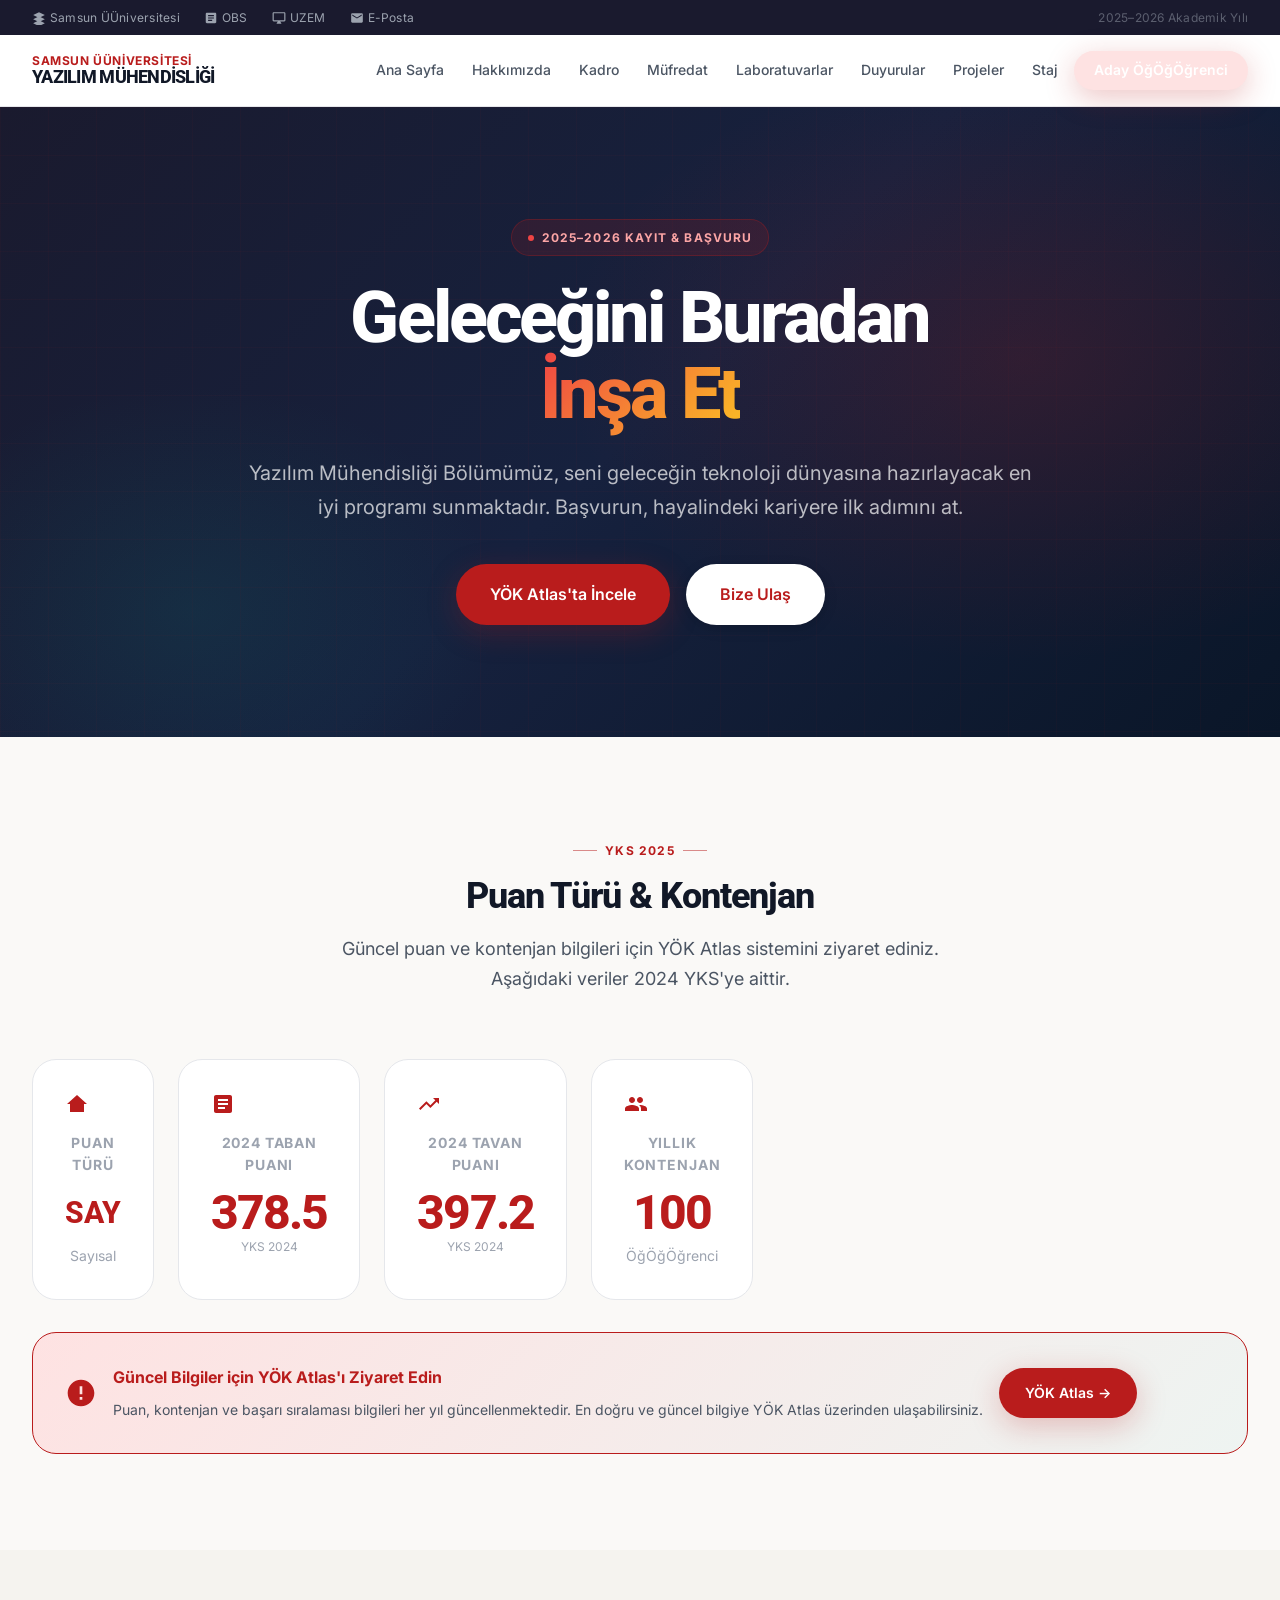
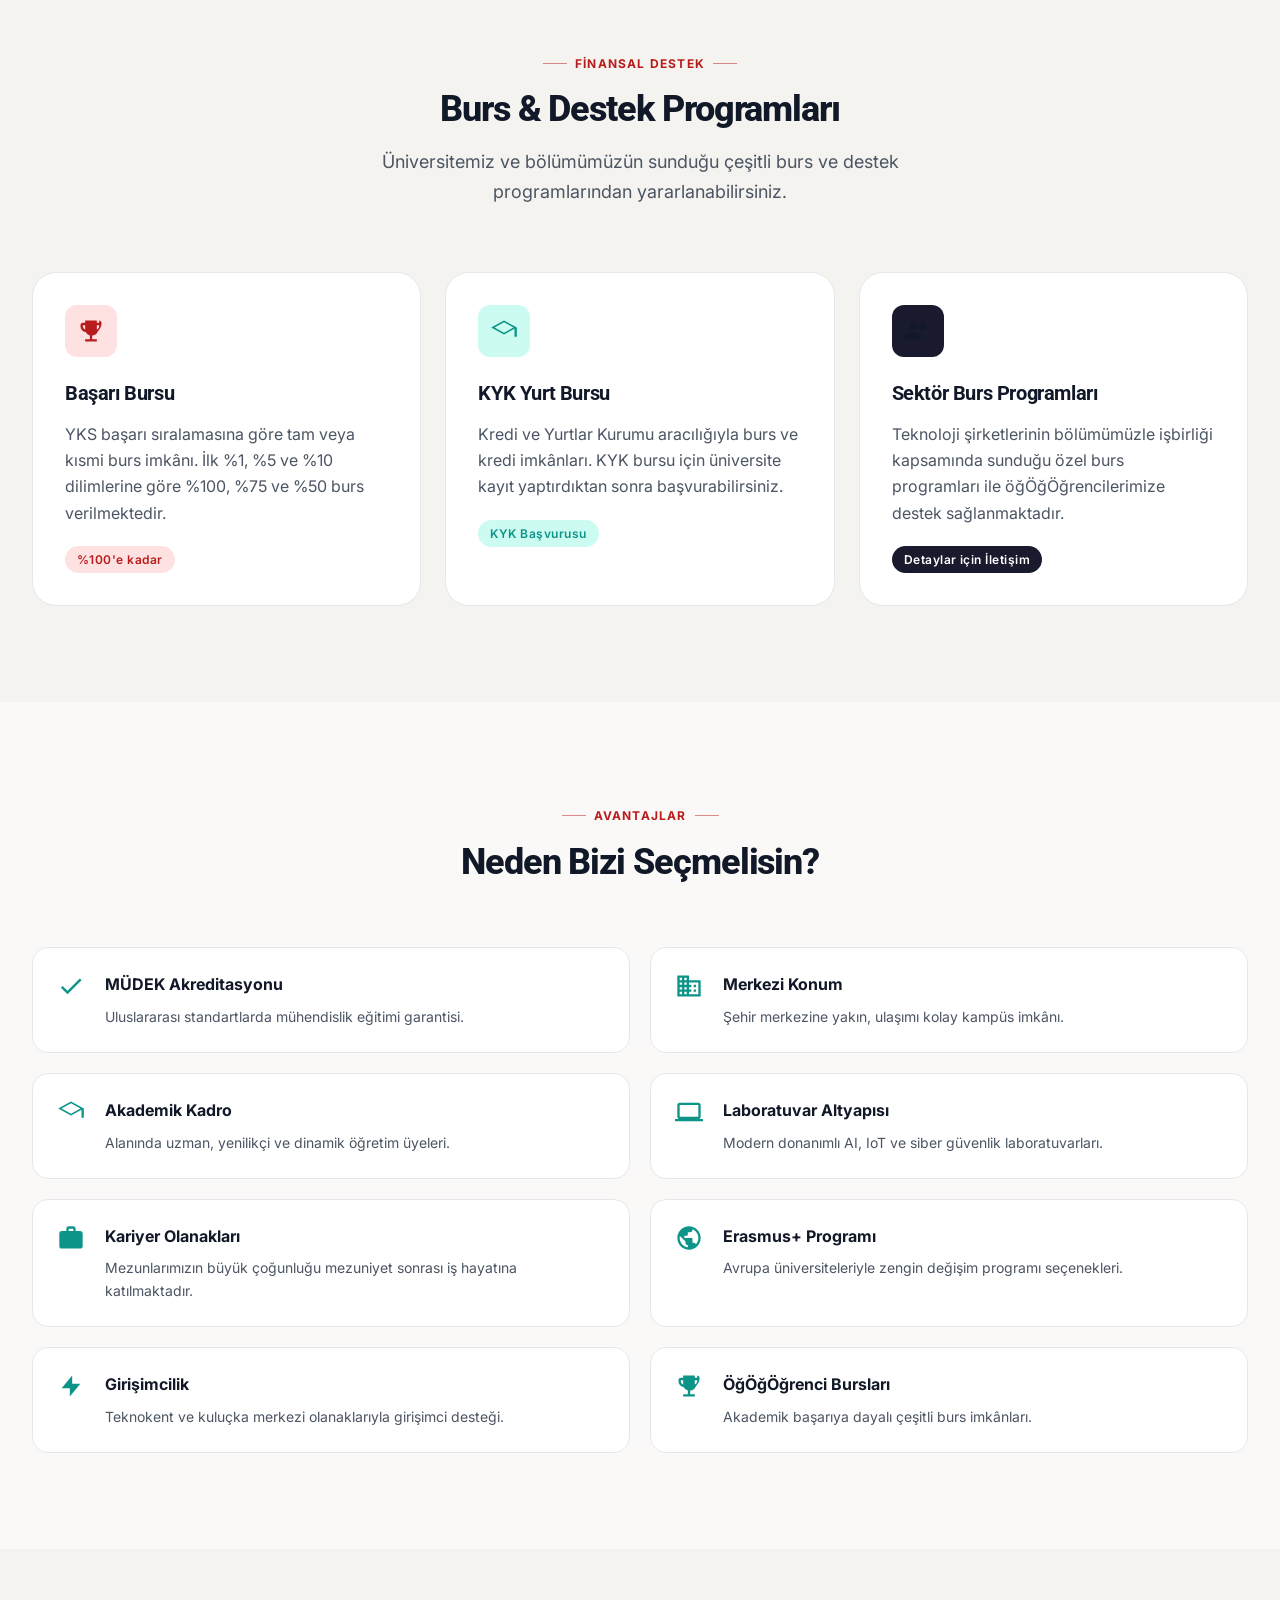
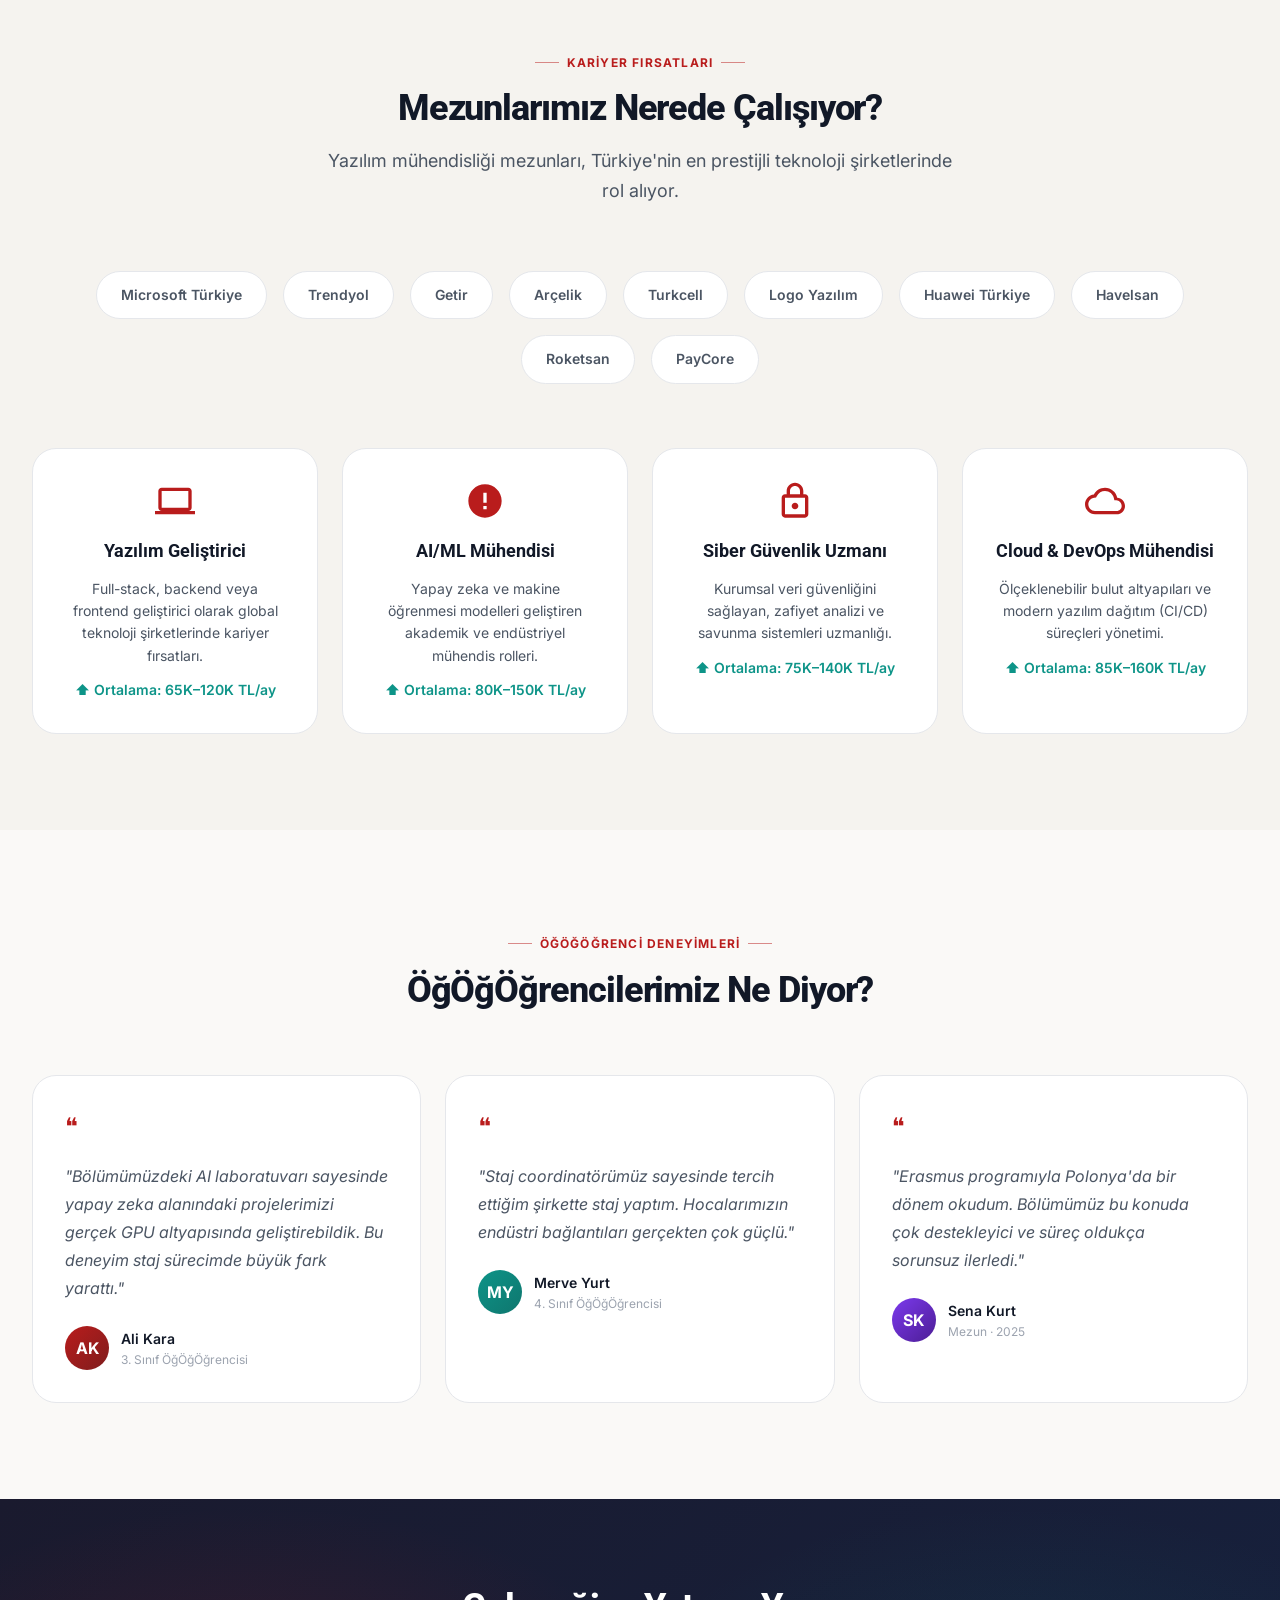
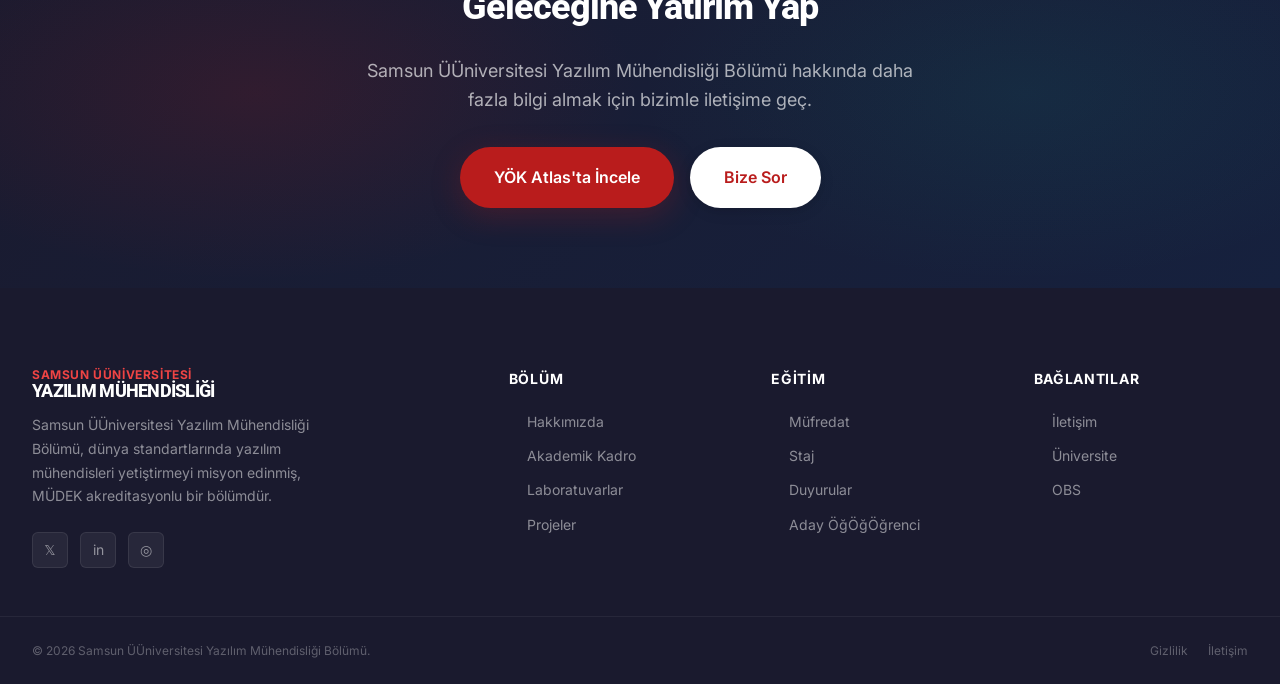
==== aday-ogrenci.html @ ebdc271e "HTML and CSS files have been added. Sub-tabs and architecture were established." ====
﻿<!DOCTYPE html>
<html lang="tr">
<head>
  <meta charset="UTF-8" />
  <meta name="viewport" content="width=device-width, initial-scale=1.0" />
  <meta name="description" content="Samsun ÜÜniversitesi Yazılım Mühendisliği Bölümü'ne başvurmak isteyen aday öğÖğÖğrenciler için puan türleri, kontenjanlar, burslar ve kariyer bilgileri." />
  <title>Aday ÖğÖğÖğrenci — Yazılım Mühendisliği | Samsun ÜÜniversitesi</title>
  <link rel="stylesheet" href="style.css" />
  <style>
    .admission-hero {
      background: linear-gradient(135deg, var(--bg-dark) 0%, var(--bg-dark2) 50%, #0a1628 100%);
      min-height: 70vh;
      display:flex; align-items:center;
      position: relative; overflow:hidden;
      padding: var(--space-24) 0;
    }
    .admission-hero::before {
      content:''; position:absolute; inset:0;
      background:
        radial-gradient(ellipse 60% 80% at 80% 40%, rgba(185,28,28,.18) 0%, transparent 60%),
        radial-gradient(ellipse 40% 60% at 15% 80%, rgba(13,148,136,.12) 0%, transparent 60%);
    }
    .admission-hero::after {
      content:''; position:absolute; inset:0;
      background:
        linear-gradient(rgba(185,28,28,.04) 1px, transparent 1px),
        linear-gradient(90deg, rgba(185,28,28,.04) 1px, transparent 1px);
      background-size: 48px 48px;
    }
    .score-card {
      background:var(--bg-card); border:1px solid var(--border);
      border-radius:var(--radius-xl); padding:var(--space-8);
      transition:var(--transition-base); text-align:center;
    }
    .score-card:hover { box-shadow:var(--shadow-lg); transform:translateY(-4px); border-color:var(--primary); }
    .score-value { font-family:var(--font-display); font-size:var(--text-5xl); font-weight:800; color:var(--primary); letter-spacing:-0.04em; line-height:1; }
    .score-label { font-size:var(--text-sm); color:var(--text-muted); margin-top:var(--space-2); }
    .score-year { font-size:var(--text-xs); color:var(--text-muted); }

    .why-item {
      display:flex; gap:var(--space-5); align-items:flex-start;
      padding:var(--space-6);
      background:var(--bg-card); border:1px solid var(--border);
      border-radius:var(--radius-lg); transition:var(--transition-base);
    }
    .why-item:hover { border-color:var(--accent); box-shadow:var(--shadow-sm); transform:translateX(4px); }
    .why-icon { font-size:28px; flex-shrink:0; }
    .why-title { font-weight:700; font-size:var(--text-base); color:var(--text-primary); margin-bottom:var(--space-2); }
    .why-text { font-size:var(--text-sm); color:var(--text-secondary); line-height:1.6; }

    .career-card {
      background:var(--bg-card); border:1px solid var(--border);
      border-radius:var(--radius-xl); padding:var(--space-8);
      text-align:center; transition:var(--transition-base);
    }
    .career-card:hover { box-shadow:var(--shadow-lg); transform:translateY(-4px); }
    .career-emoji { font-size:40px; margin-bottom:var(--space-4); }
    .career-title { font-family:var(--font-display); font-size:var(--text-lg); font-weight:700; color:var(--text-primary); margin-bottom:var(--space-3); }
    .career-salary { font-size:var(--text-sm); color:var(--accent); font-weight:600; margin-top:var(--space-3); }

    .company-logo-strip {
      display:flex; flex-wrap:wrap; gap:var(--space-4); justify-content:center; align-items:center;
    }
    .company-badge {
      padding: var(--space-3) var(--space-6);
      background:var(--bg-card); border:1px solid var(--border);
      border-radius:var(--radius-full);
      font-size:var(--text-sm); font-weight:600;
      color:var(--text-secondary); transition:var(--transition-fast);
    }
    .company-badge:hover { border-color:var(--primary); color:var(--primary); background:var(--primary-ultra); }
  </style>
</head>
<body>

<div class="top-bar">
  <div class="top-bar-inner">
    <div class="top-bar-links">
      <a href="https://samsun.edu.tr" target="_blank"><svg style="width:14px;height:14px;fill:currentColor" viewBox="0 0 24 24"><path d="M12 2L2 7l10 5 10-5-10-5zm0 7L2 14l10 5 10-5-10-5zm0 7L2 21l10 5 10-5-10-5z"/></svg> Samsun ÜÜniversitesi</a>
      <a href="https://obs.samsun.edu.tr" target="_blank"><svg style="width:14px;height:14px;fill:currentColor" viewBox="0 0 24 24"><path d="M19 3H5c-1.1 0-2 .9-2 2v14c0 1.1.9 2 2 2h14c1.1 0 2-.9 2-2V5c0-1.1-.9-2-2-2zm-5 14H7v-2h7v2zm3-4H7v-2h10v2zm0-4H7V7h10v2z"/></svg> OBS</a>
      <a href="https://uzem.samsun.edu.tr" target="_blank"><svg style="width:14px;height:14px;fill:currentColor" viewBox="0 0 24 24"><path d="M21 2H3c-1.1 0-2 .9-2 2v12c0 1.1.9 2 2 2h7l-2 3v1h8v-1l-2-3h7c1.1 0 2-.9 2-2V4c0-1.1-.9-2-2-2zm0 14H3V4h18v12z"/></svg> UZEM</a>
      <a href="http://eposta.samsun.edu.tr" target="_blank"><svg style="width:14px;height:14px;fill:currentColor" viewBox="0 0 24 24"><path d="M20 4H4c-1.1 0-1.99.9-1.99 2L2 18c0 1.1.9 2 2 2h16c1.1 0 2-.9 2-2V6c0-1.1-.9-2-2-2zm0 4l-8 5-8-5V6l8 5 8-5v2z"/></svg> E-Posta</a>
    </div>
    <div class="top-bar-right"><span>2025–2026 Akademik Yılı</span></div>
  </div>
</div>

<header id="site-header">
  <div class="nav-inner">
    <a href="index.html" class="nav-logo" id="logo-link"><div class="nav-logo-text"><div class="nav-logo-sub">Samsun ÜÜniversitesi</div><div class="nav-logo-title">Yazılım Mühendisliği</div></div></a>
    <nav>
      <a href="index.html" class="nav-link">Ana Sayfa</a>
      <a href="hakkimizda.html" class="nav-link">Hakkımızda</a>
      <a href="kadro.html" class="nav-link">Kadro</a>
      <a href="mufredat.html" class="nav-link">Müfredat</a>
      <a href="laboratuvarlar.html" class="nav-link">Laboratuvarlar</a>
      <a href="duyurular.html" class="nav-link">Duyurular</a>
      <a href="projeler.html" class="nav-link">Projeler</a>
      <a href="staj.html" class="nav-link">Staj</a>
      <a href="aday-ogÖğÖğrenci.html" class="nav-link active nav-cta">Aday ÖğÖğÖğrenci</a>
    </nav>
  </div>
</header>

<!-- ADMISSION────── HERO ──────-->
<section class="admission-hero" id="admission-hero">
  <div class="container" style="position:relative;z-index:1">
    <div style="text-align:center;max-width:800px;margin:0 auto">
      <div class="hero-eyebrow" style="justify-content:center;margin-bottom:var(--space-6)">
        <span class="hero-eyebrow-dot"></span>
        2025–2026 Kayıt & Başvuru
      </div>
      <h1 style="font-family:var(--font-display);font-size:clamp(var(--text-4xl),7vw,var(--text-7xl));font-weight:800;color:white;letter-spacing:-0.04em;line-height:1.05;margin-bottom:var(--space-6)">
        Geleceğini Buradan<br/>
        <span style="background:linear-gradient(135deg,var(--primary-light),#FBBF24);-webkit-background-clip:text;-webkit-text-fill-color:transparent;background-clip:text">İnşa Et</span>
      </h1>
      <p style="font-size:var(--text-xl);color:rgba(255,255,255,.7);line-height:1.7;margin-bottom:var(--space-10)">
        Yazılım Mühendisliği Bölümümüz, seni geleceğin teknoloji dünyasına hazırlayacak en iyi programı sunmaktadır. Başvurun, hayalindeki kariyere ilk adımını at.
      </p>
      <div style="display:flex;gap:var(--space-4);justify-content:center;flex-wrap:wrap">
        <a href="https://yokatlas.yok.gov.tr/lisans.php?y=112771232" target="_blank" class="btn btn-primary btn-lg" id="yokatlas-btn">YÖK Atlas'ta İncele</a>
        <a href="iletisim.html" class="btn btn-white btn-lg" id="contact-btn-hero">Bize Ulaş</a>
      </div>
    </div>
  </div>
</section>

<!-- PUAN VE KONTEYJAN -->
<section class="section" id="quotas-section">
  <div class="container">
    <div class="section-header">
      <div class="section-label">YKS 2025</div>
      <h2 class="section-title">Puan Türü & Kontenjan</h2>
      <p class="section-desc">Güncel puan ve kontenjan bilgileri için YÖK Atlas sistemini ziyaret ediniz. Aşağıdaki veriler 2024 YKS'ye aittir.</p>
    </div>
    <div class="grid-4" id="score-cards">
    <div class="grid-4" id="score-cards">
      <div class="score-card" id="score-1">
        <div style="margin-bottom:var(--space-4)"><svg style="width:24px;height:24px;fill:var(--primary)" viewBox="0 0 24 24"><path d="M12 3L2 12h3v8h14v-8h3L12 3z"/></svg></div>
        <div style="font-size:var(--text-sm);font-weight:700;color:var(--text-muted);text-transform:uppercase;letter-spacing:0.06em;margin-bottom:var(--space-3)">Puan Türü</div>
        <div style="font-family:var(--font-display);font-size:var(--text-3xl);font-weight:800;color:var(--primary)">SAY</div>
        <div class="score-label">Sayısal</div>
      </div>
      <div class="score-card" id="score-2">
        <div style="margin-bottom:var(--space-4)"><svg style="width:24px;height:24px;fill:var(--primary)" viewBox="0 0 24 24"><path d="M19 3H5c-1.1 0-2 .9-2 2v14c0 1.1.9 2 2 2h14c1.1 0 2-.9 2-2V5c0-1.1-.9-2-2-2zm-5 14H7v-2h7v2zm3-4H7v-2h10v2zm0-4H7V7h10v2z"/></svg></div>
        <div style="font-size:var(--text-sm);font-weight:700;color:var(--text-muted);text-transform:uppercase;letter-spacing:0.06em;margin-bottom:var(--space-3)">2024 Taban Puanı</div>
        <div class="score-value">378.5</div>
        <div class="score-year">YKS 2024</div>
      </div>
      <div class="score-card" id="score-3">
        <div style="margin-bottom:var(--space-4)"><svg style="width:24px;height:24px;fill:var(--primary)" viewBox="0 0 24 24"><path d="M16 6l2.29 2.29-4.88 4.88-4-4L2 16.59 3.41 18l6-6 4 4 6.3-6.29L22 12V6z"/></svg></div>
        <div style="font-size:var(--text-sm);font-weight:700;color:var(--text-muted);text-transform:uppercase;letter-spacing:0.06em;margin-bottom:var(--space-3)">2024 Tavan Puanı</div>
        <div class="score-value">397.2</div>
        <div class="score-year">YKS 2024</div>
      </div>
      <div class="score-card" id="score-4">
        <div style="margin-bottom:var(--space-4)"><svg style="width:24px;height:24px;fill:var(--primary)" viewBox="0 0 24 24"><path d="M16 11c1.66 0 2.99-1.34 2.99-3S17.66 5 16 5c-1.66 0-3 1.34-3 3s1.34 3 3 3zm-8 0c1.66 0 2.99-1.34 2.99-3S9.66 5 8 5c-1.66 0-3 1.34-3 3s1.34 3 3 3zm0 2c-2.33 0-7 1.17-7 3.5V19h14v-2.5c0-2.33-4.67-3.5-7-3.5zm8 0c-.29 0-.62.02-.97.05 1.16.84 1.97 1.97 1.97 3.45V19h6v-2.5c0-2.33-4.67-3.5-7-3.5z"/></svg></div>
        <div style="font-size:var(--text-sm);font-weight:700;color:var(--text-muted);text-transform:uppercase;letter-spacing:0.06em;margin-bottom:var(--space-3)">Yıllık Kontenjan</div>
        <div class="score-value">100</div>
        <div class="score-label">ÖğÖğÖğrenci</div>
      </div>
    </div>
    </div>

    <div class="card" style="margin-top:var(--space-8);background:linear-gradient(135deg,var(--primary-ultra),rgba(13,148,136,.05));border-color:var(--primary)" id="atlas-info">
      <div style="display:flex;align-items:center;gap:var(--space-4)">
        <div style="font-size:32px"><svg style="width:32px;height:32px;fill:var(--primary)" viewBox="0 0 24 24"><path d="M12 2C6.48 2 2 6.48 2 12s4.48 10 10 10 10-4.48 10-10S17.52 2 12 2zm1 15h-2v-2h2v2zm0-4h-2V7h2v6z"/></svg></div>
        <div>
          <div style="font-weight:700;color:var(--primary);margin-bottom:var(--space-2)">Güncel Bilgiler için YÖK Atlas'ı Ziyaret Edin</div>
          <p style="color:var(--text-secondary);font-size:var(--text-sm)">Puan, kontenjan ve başarı sıralaması bilgileri her yıl güncellenmektedir. En doğru ve güncel bilgiye YÖK Atlas üzerinden ulaşabilirsiniz.</p>
        </div>
        <a href="https://yokatlas.yok.gov.tr/lisans.php?y=112771232" target="_blank" class="btn btn-primary" style="white-space:nowrap;flex-shrink:0" id="yokatlas-btn-2">YÖK Atlas →</a>
      </div>
    </div>
  </div>
</section>

<!-- BURSLAR -->
<section class="section section-alt" id="scholarships-section">
  <div class="container">
    <div class="section-header">
      <div class="section-label">Finansal Destek</div>
      <h2 class="section-title">Burs & Destek Programları</h2>
      <p class="section-desc">Üniversitemiz ve bölümümüzün sunduğu çeşitli burs ve destek programlarından yararlanabilirsiniz.</p>
    </div>
    <div class="grid-3" id="scholarship-grid">
      <div class="card" id="sch-1">
        <div class="card-icon card-icon-primary" style="display:flex;align-items:center;justify-content:center"><svg style="width:28px;height:28px;fill:var(--primary)" viewBox="0 0 24 24"><path d="M19 5h-2V3H7v2H5c-1.1 0-2 .9-2 2v1c0 2.55 1.92 4.63 4.39 4.94A5.01 5.01 0 0011 15.9V19H7v2h10v-2h-4v-3.1a5.01 5.01 0 004.61-2.96C19.08 10.63 21 8.55 21 6V5c0-1.1-.9-2-2-2zM5 8V7h2v3.82C5.84 10.4 5 9.3 5 8zm14 0c0 1.3-.84 2.4-2 2.82V7h2v1z"/></svg></div>
        <h3 class="card-title">Başarı Bursu</h3>
        <p class="card-text">YKS başarı sıralamasına göre tam veya kısmi burs imkânı. İlk %1, %5 ve %10 dilimlerine göre %100, %75 ve %50 burs verilmektedir.</p>
        <div style="margin-top:var(--space-5)"><span class="badge badge-primary">%100'e kadar</span></div>
      </div>
      <div class="card" id="sch-2">
        <div class="card-icon card-icon-accent" style="display:flex;align-items:center;justify-content:center"><svg style="width:28px;height:28px;fill:var(--accent)" viewBox="0 0 24 24"><path d="M12 3L1 9l11 6 9-4.91V17h2V9L12 3zM3.89 9L12 4.58 20.11 9 12 13.42 3.89 9z"/></svg></div>
        <h3 class="card-title">KYK Yurt Bursu</h3>
        <p class="card-text">Kredi ve Yurtlar Kurumu aracılığıyla burs ve kredi imkânları. KYK bursu için üniversite kayıt yaptırdıktan sonra başvurabilirsiniz.</p>
        <div style="margin-top:var(--space-5)"><span class="badge badge-accent">KYK Başvurusu</span></div>
      </div>
      <div class="card" id="sch-3">
        <div class="card-icon card-icon-dark" style="display:flex;align-items:center;justify-content:center"><svg style="width:28px;height:28px;fill:var(--text-primary)" viewBox="0 0 24 24"><path d="M16 11c1.66 0 2.99-1.34 2.99-3S17.66 5 16 5c-1.66 0-3 1.34-3 3s1.34 3 3 3zm-8 0c1.66 0 2.99-1.34 2.99-3S9.66 5 8 5c-1.66 0-3 1.34-3 3s1.34 3 3 3zm0 2c-2.33 0-7 1.17-7 3.5V19h14v-2.5c0-2.33-4.67-3.5-7-3.5z"/></svg></div>
        <h3 class="card-title">Sektör Burs Programları</h3>
        <p class="card-text">Teknoloji şirketlerinin bölümümüzle işbirliği kapsamında sunduğu özel burs programları ile öğÖğÖğrencilerimize destek sağlanmaktadır.</p>
        <div style="margin-top:var(--space-5)"><span class="badge badge-dark">Detaylar için İletişim</span></div>
      </div>
    </div>
  </div>
</section>

<!-- NEDEN BİZİ SEÇMELİSİN -->
<section class="section" id="why-us-section">
  <div class="container">
    <div class="section-header">
      <div class="section-label">Avantajlar</div>
      <h2 class="section-title">Neden Bizi Seçmelisin?</h2>
    </div>
    <div style="display:grid;grid-template-columns:1fr 1fr;gap:var(--space-5)" id="why-grid">
      <div class="why-item" id="why-1"><div class="why-icon"><svg style="width:28px;height:28px;fill:var(--accent)" viewBox="0 0 24 24"><path d="M9 16.17L4.83 12l-1.42 1.41L9 19 21 7l-1.41-1.41L9 16.17z"/></svg></div><div><div class="why-title">MÜDEK Akreditasyonu</div><div class="why-text">Uluslararası standartlarda mühendislik eğitimi garantisi.</div></div></div>
      <div class="why-item" id="why-2"><div class="why-icon"><svg style="width:28px;height:28px;fill:var(--accent)" viewBox="0 0 24 24"><path d="M12 7V3H2v18h20V7H12zM6 19H4v-2h2v2zm0-4H4v-2h2v2zm0-4H4V9h2v2zm0-4H4V5h2v2zm4 12H8v-2h2v2zm0-4H8v-2h2v2zm0-4H8V9h2v2zm0-4H8V5h2v2zm10 12h-8v-2h2v-2h-2v-2h2v-2h-2V9h8v10zm-2-8h-2v2h2v-2zm0 4h-2v2h2v-2z"/></svg></div><div><div class="why-title">Merkezi Konum</div><div class="why-text">Şehir merkezine yakın, ulaşımı kolay kampüs imkânı.</div></div></div>
      <div class="why-item" id="why-3"><div class="why-icon"><svg style="width:28px;height:28px;fill:var(--accent)" viewBox="0 0 24 24"><path d="M12 3L1 9l11 6 9-4.91V17h2V9L12 3zM3.89 9L12 4.58 20.11 9 12 13.42 3.89 9z"/></svg></div><div><div class="why-title">Akademik Kadro</div><div class="why-text">Alanında uzman, yenilikçi ve dinamik öğretim üyeleri.</div></div></div>
      <div class="why-item" id="why-4"><div class="why-icon"><svg style="width:28px;height:28px;fill:var(--accent)" viewBox="0 0 24 24"><path d="M20 18c1.1 0 1.99-.9 1.99-2L22 6c0-1.1-.9-2-2-2H4c-1.1 0-2 .9-2 2v10c0 1.1.9 2 2 2H0v2h24v-2h-4zM4 6h16v10H4V6z"/></svg></div><div><div class="why-title">Laboratuvar Altyapısı</div><div class="why-text">Modern donanımlı AI, IoT ve siber güvenlik laboratuvarları.</div></div></div>
      <div class="why-item" id="why-5"><div class="why-icon"><svg style="width:28px;height:28px;fill:var(--accent)" viewBox="0 0 24 24"><path d="M20 6h-4V4c0-1.11-.89-2-2-2h-4c-1.11 0-2 .89-2 2v2H4c-1.11 0-1.99.89-1.99 2L2 19c0 1.11.89 2 2 2h16c1.11 0 2-.89 2-2V8c0-1.11-.89-2-2-2zM10 4h4v2h-4V4z"/></svg></div><div><div class="why-title">Kariyer Olanakları</div><div class="why-text">Mezunlarımızın büyük çoğunluğu mezuniyet sonrası iş hayatına katılmaktadır.</div></div></div>
      <div class="why-item" id="why-6"><div class="why-icon"><svg style="width:28px;height:28px;fill:var(--accent)" viewBox="0 0 24 24"><path d="M12 2C6.48 2 2 6.48 2 12s4.48 10 10 10 10-4.48 10-10S17.52 2 12 2zm-1 17.93c-3.95-.49-7-3.85-7-7.93 0-.62.08-1.21.21-1.79L9 15v1c0 1.1.9 2 2 2v1.93zm6.9-2.54c-.26-.81-1-1.39-1.9-1.39h-1v-3c0-.55-.45-1-1-1H8v-2h2c.55 0 1-.45 1-1V7h2c1.1 0 2-.9 2-2v-.41c2.93 1.19 5 4.06 5 7.41 0 2.08-.8 3.97-2.1 5.39z"/></svg></div><div><div class="why-title">Erasmus+ Programı</div><div class="why-text">Avrupa üniversiteleriyle zengin değişim programı seçenekleri.</div></div></div>
      <div class="why-item" id="why-7"><div class="why-icon"><svg style="width:28px;height:28px;fill:var(--accent)" viewBox="0 0 24 24"><path d="M13 10V3L4 14h7v7l9-11h-7z"/></svg></div><div><div class="why-title">Girişimcilik</div><div class="why-text">Teknokent ve kuluçka merkezi olanaklarıyla girişimci desteği.</div></div></div>
      <div class="why-item" id="why-8"><div class="why-icon"><svg style="width:28px;height:28px;fill:var(--accent)" viewBox="0 0 24 24"><path d="M19 5h-2V3H7v2H5c-1.1 0-2 .9-2 2v1c0 2.55 1.92 4.63 4.39 4.94A5.01 5.01 0 0011 15.9V19H7v2h10v-2h-4v-3.1a5.01 5.01 0 004.61-2.96C19.08 10.63 21 8.55 21 6V5c0-1.1-.9-2-2-2zM5 8V7h2v3.82C5.84 10.4 5 9.3 5 8zm14 0c0 1.3-.84 2.4-2 2.82V7h2v1z"/></svg></div><div><div class="why-title">ÖğÖğÖğrenci Bursları</div><div class="why-text">Akademik başarıya dayalı çeşitli burs imkânları.</div></div></div>
    </div>
  </div>
</section>

<!-- KARİYER -->
<section class="section section-alt" id="career-section">
  <div class="container">
    <div class="section-header">
      <div class="section-label">Kariyer Fırsatları</div>
      <h2 class="section-title">Mezunlarımız Nerede Çalışıyor?</h2>
      <p class="section-desc">Yazılım mühendisliği mezunları, Türkiye'nin en prestijli teknoloji şirketlerinde rol alıyor.</p>
    </div>
    <div class="company-logo-strip" id="company-strip" style="margin-bottom:var(--space-16)">
      <div class="company-badge">Microsoft Türkiye</div>
      <div class="company-badge">Trendyol</div>
      <div class="company-badge">Getir</div>
      <div class="company-badge">Arçelik</div>
      <div class="company-badge">Turkcell</div>
      <div class="company-badge">Logo Yazılım</div>
      <div class="company-badge">Huawei Türkiye</div>
      <div class="company-badge">Havelsan</div>
      <div class="company-badge">Roketsan</div>
      <div class="company-badge">PayCore</div>
    </div>
    <div class="grid-4" id="career-grid">
      <div class="career-card" id="career-1">
        <div class="career-emoji" style="display:flex;align-items:center;justify-content:center;margin-bottom:16px"><svg style="width:40px;height:40px;fill:var(--primary)" viewBox="0 0 24 24"><path d="M20 18c1.1 0 1.99-.9 1.99-2L22 6c0-1.1-.9-2-2-2H4c-1.1 0-2 .9-2 2v10c0 1.1.9 2 2 2H0v2h24v-2h-4zM4 6h16v10H4V6z"/></svg></div>
        <div class="career-title">Yazılım Geliştirici</div>
        <p style="font-size:var(--text-sm);color:var(--text-secondary)">Full-stack, backend veya frontend geliştirici olarak global teknoloji şirketlerinde kariyer fırsatları.</p>
        <div class="career-salary">⬆ Ortalama: 65K–120K TL/ay</div>
      </div>
      <div class="career-card" id="career-2">
        <div class="career-emoji" style="display:flex;align-items:center;justify-content:center;margin-bottom:16px"><svg style="width:40px;height:40px;fill:var(--primary)" viewBox="0 0 24 24"><path d="M12 2C6.48 2 2 6.48 2 12s4.48 10 10 10 10-4.48 10-10S17.52 2 12 2zm1 15h-2v-2h2v2zm0-4h-2V7h2v6z"/></svg></div>
        <div class="career-title">AI/ML Mühendisi</div>
        <p style="font-size:var(--text-sm);color:var(--text-secondary)">Yapay zeka ve makine öğrenmesi modelleri geliştiren akademik ve endüstriyel mühendis rolleri.</p>
        <div class="career-salary">⬆ Ortalama: 80K–150K TL/ay</div>
      </div>
      <div class="career-card" id="career-3">
        <div class="career-emoji" style="display:flex;align-items:center;justify-content:center;margin-bottom:16px"><svg style="width:40px;height:40px;fill:var(--primary)" viewBox="0 0 24 24"><path d="M18 8h-1V6c0-2.76-2.24-5-5-5S7 3.24 7 6v2H6c-1.1 0-2 .9-2 2v10c0 1.1.9 2 2 2h12c1.1 0 2-.9 2-2V10c0-1.1-.9-2-2-2zM9 6c0-1.66 1.34-3 3-3s3 1.34 3 3v2H9V6zm9 14H6V10h12v10zm-6-3c1.1 0 2-.9 2-2s-.9-2-2-2-2 .9-2 2 .9 2 2 2z"/></svg></div>
        <div class="career-title">Siber Güvenlik Uzmanı</div>
        <p style="font-size:var(--text-sm);color:var(--text-secondary)">Kurumsal veri güvenliğini sağlayan, zafiyet analizi ve savunma sistemleri uzmanlığı.</p>
        <div class="career-salary">⬆ Ortalama: 75K–140K TL/ay</div>
      </div>
      <div class="career-card" id="career-4">
        <div class="career-emoji" style="display:flex;align-items:center;justify-content:center;margin-bottom:16px"><svg style="width:40px;height:40px;fill:var(--primary)" viewBox="0 0 24 24"><path d="M19.35 10.04C18.67 6.59 15.64 4 12 4 9.11 4 6.6 5.64 5.35 8.04 2.34 8.36 0 10.91 0 14c0 3.31 2.69 6 6 6h13c2.76 0 5-2.24 5-5 0-2.64-2.05-4.78-4.65-4.96zM19 18H6c-2.21 0-4-1.79-4-4 0-2.05 1.53-3.76 3.56-3.97l1.07-.11.5-.95C8.08 7.14 9.94 6 12 6c2.62 0 4.88 1.86 5.39 4.43l.23 1.15 1.18.04C20.42 11.67 22 13.18 22 15c0 1.65-1.35 3-3 3z"/></svg></div>
        <div class="career-title">Cloud & DevOps Mühendisi</div>
        <p style="font-size:var(--text-sm);color:var(--text-secondary)">Ölçeklenebilir bulut altyapıları ve modern yazılım dağıtım (CI/CD) süreçleri yönetimi.</p>
        <div class="career-salary">⬆ Ortalama: 85K–160K TL/ay</div>
      </div>
    </div>
  </div>
</section>

<!-- ÖĞRENCİ YORUMLARI -->
<section class="section" id="testimonials-section">
  <div class="container">
    <div class="section-header">
      <div class="section-label">ÖğÖğÖğrenci Deneyimleri</div>
      <h2 class="section-title">ÖğÖğÖğrencilerimiz Ne Diyor?</h2>
    </div>
    <div class="grid-3" id="testimonial-grid">
      <div class="card" id="test-1">
        <div style="font-size:24px;margin-bottom:var(--space-4);color:var(--primary)">❝</div>
        <p style="color:var(--text-secondary);line-height:1.75;margin-bottom:var(--space-6);font-style:italic">"Bölümümüzdeki AI laboratuvarı sayesinde yapay zeka alanındaki projelerimizi gerçek GPU altyapısında geliştirebildik. Bu deneyim staj sürecimde büyük fark yarattı."</p>
        <div style="display:flex;align-items:center;gap:var(--space-3)">
          <div style="width:44px;height:44px;border-radius:50%;background:linear-gradient(135deg,var(--primary),var(--primary-dark));display:flex;align-items:center;justify-content:center;color:white;font-weight:700">AK</div>
          <div>
            <div style="font-weight:600;font-size:var(--text-sm)">Ali Kara</div>
            <div style="font-size:var(--text-xs);color:var(--text-muted)">3. Sınıf ÖğÖğÖğrencisi</div>
          </div>
        </div>
      </div>
      <div class="card" id="test-2">
        <div style="font-size:24px;margin-bottom:var(--space-4);color:var(--primary)">❝</div>
        <p style="color:var(--text-secondary);line-height:1.75;margin-bottom:var(--space-6);font-style:italic">"Staj coordinatörümüz sayesinde tercih ettiğim şirkette staj yaptım. Hocalarımızın endüstri bağlantıları gerçekten çok güçlü."</p>
        <div style="display:flex;align-items:center;gap:var(--space-3)">
          <div style="width:44px;height:44px;border-radius:50%;background:linear-gradient(135deg,var(--accent),var(--accent-dark));display:flex;align-items:center;justify-content:center;color:white;font-weight:700">MY</div>
          <div>
            <div style="font-weight:600;font-size:var(--text-sm)">Merve Yurt</div>
            <div style="font-size:var(--text-xs);color:var(--text-muted)">4. Sınıf ÖğÖğÖğrencisi</div>
          </div>
        </div>
      </div>
      <div class="card" id="test-3">
        <div style="font-size:24px;margin-bottom:var(--space-4);color:var(--primary)">❝</div>
        <p style="color:var(--text-secondary);line-height:1.75;margin-bottom:var(--space-6);font-style:italic">"Erasmus programıyla Polonya'da bir dönem okudum. Bölümümüz bu konuda çok destekleyici ve süreç oldukça sorunsuz ilerledi."</p>
        <div style="display:flex;align-items:center;gap:var(--space-3)">
          <div style="width:44px;height:44px;border-radius:50%;background:linear-gradient(135deg,#7C3AED,#4C1D95);display:flex;align-items:center;justify-content:center;color:white;font-weight:700">SK</div>
          <div>
            <div style="font-weight:600;font-size:var(--text-sm)">Sena Kurt</div>
            <div style="font-size:var(--text-xs);color:var(--text-muted)">Mezun · 2025</div>
          </div>
        </div>
      </div>
    </div>
  </div>
</section>

<section class="cta-strip" id="cta-section">
  <div class="container">
    <h2>Geleceğine Yatırım Yap</h2>
    <p>Samsun ÜÜniversitesi Yazılım Mühendisliği Bölümü hakkında daha fazla bilgi almak için bizimle iletişime geç.</p>
    <div class="cta-buttons">
      <a href="https://yokatlas.yok.gov.tr/lisans.php?y=112771232" target="_blank" class="btn btn-primary btn-lg">YÖK Atlas'ta İncele</a>
      <a href="iletisim.html" class="btn btn-white btn-lg">Bize Sor</a>
    </div>
  </div>
</section>

<footer id="site-footer">
  <div class="footer-top"><div class="container"><div class="footer-grid">
    <div class="footer-brand">
      <a href="index.html" class="footer-logo" id="footer-logo" style="margin-bottom:var(--space-3);display:block"><div class="nav-logo-text" style="color:white"><div class="nav-logo-sub" style="color:var(--primary-light)">Samsun ÜÜniversitesi</div><div class="nav-logo-title" style="color:white">Yazılım Mühendisliği</div></div></a>
      <p class="footer-brand-desc">Samsun ÜÜniversitesi Yazılım Mühendisliği Bölümü, dünya standartlarında yazılım mühendisleri yetiştirmeyi misyon edinmiş, MÜDEK akreditasyonlu bir bölümdür.</p>
      <div class="footer-social"><a href="#" class="footer-social-link">𝕏</a><a href="#" class="footer-social-link">in</a><a href="#" class="footer-social-link">◎</a></div>
    </div>
    <div><div class="footer-col-title">Bölüm</div><div class="footer-links"><a href="hakkimizda.html">Hakkımızda</a><a href="kadro.html">Akademik Kadro</a><a href="laboratuvarlar.html">Laboratuvarlar</a><a href="projeler.html">Projeler</a></div></div>
    <div><div class="footer-col-title">Eğitim</div><div class="footer-links"><a href="mufredat.html">Müfredat</a><a href="staj.html">Staj</a><a href="duyurular.html">Duyurular</a><a href="aday-ogÖğÖğrenci.html">Aday ÖğÖğÖğrenci</a></div></div>
    <div><div class="footer-col-title">Bağlantılar</div><div class="footer-links"><a href="iletisim.html">İletişim</a><a href="https://samsun.edu.tr" target="_blank">Üniversite</a><a href="https://obs.samsun.edu.tr" target="_blank">OBS</a></div></div>
  </div></div></div>
  <div class="footer-bottom"><div class="container"><div class="footer-bottom-inner"><div>© 2026 Samsun ÜÜniversitesi Yazılım Mühendisliği Bölümü.</div><div class="footer-bottom-links"><a href="#">Gizlilik</a><a href="iletisim.html">İletişim</a></div></div></div></div>
</footer>
<script>
  const header = document.getElementById('site-header');
  window.addEventListener('scroll', () => { header.classList.toggle('scrolled', window.scrollY > 10); });
</script>
</body>
</html>
---- style.css ----
/* =====================================================
   SAMSUN ÜNİVERSİTESİ — YAZILIM MÜHENDİSLİĞİ
   Global Design System — style.css
   ===================================================== */

/* ─── Google Fonts ─────────────────────────────────── */
@import url('https://fonts.googleapis.com/css2?family=Inter:wght@300;400;500;600;700;800&family=Roboto:wght@300;400;500;700;900&display=swap');

/* ─── CSS Custom Properties (Design Tokens) ─────────── */
:root {
  /* Primary palette — Modern Kırmızı/Kızıl */
  --primary:        #B91C1C;
  --primary-dark:   #7F1D1D;
  --primary-light:  #EF4444;
  --primary-ultra:  #FEE2E2;

  /* Accent — Turkuaz/Teal */
  --accent:         #0D9488;
  --accent-dark:    #0F766E;
  --accent-light:   #5EEAD4;
  --accent-ultra:   #CCFBF1;

  /* Neutrals */
  --bg:             #FAF9F7;
  --bg-card:        #FFFFFF;
  --bg-section:     #F5F3EF;
  --bg-dark:        #1A1A2E;
  --bg-dark2:       #16213E;

  --text-primary:   #111827;
  --text-secondary: #4B5563;
  --text-muted:     #9CA3AF;
  --text-white:     #FFFFFF;

  --border:         #E5E7EB;
  --border-light:   #F3F4F6;

  /* Typography */
  --font-body:      'Inter', system-ui, sans-serif;
  --font-display:   'Roboto', 'Inter', system-ui, sans-serif;

  --text-xs:   0.75rem;    /* 12px */
  --text-sm:   0.875rem;   /* 14px */
  --text-base: 1rem;       /* 16px */
  --text-lg:   1.125rem;   /* 18px */
  --text-xl:   1.25rem;    /* 20px */
  --text-2xl:  1.5rem;     /* 24px */
  --text-3xl:  1.875rem;   /* 30px */
  --text-4xl:  2.25rem;    /* 36px */
  --text-5xl:  3rem;       /* 48px */
  --text-6xl:  3.75rem;    /* 60px */
  --text-7xl:  4.5rem;     /* 72px */

  /* Spacing */
  --space-1:  0.25rem;
  --space-2:  0.5rem;
  --space-3:  0.75rem;
  --space-4:  1rem;
  --space-5:  1.25rem;
  --space-6:  1.5rem;
  --space-8:  2rem;
  --space-10: 2.5rem;
  --space-12: 3rem;
  --space-16: 4rem;
  --space-20: 5rem;
  --space-24: 6rem;
  --space-32: 8rem;

  /* Border radius */
  --radius-sm:   0.375rem;
  --radius-md:   0.75rem;
  --radius-lg:   1rem;
  --radius-xl:   1.5rem;
  --radius-full: 9999px;

  /* Shadows */
  --shadow-sm:  0 1px 3px rgba(0,0,0,.06), 0 1px 2px rgba(0,0,0,.04);
  --shadow-md:  0 4px 16px rgba(0,0,0,.08), 0 2px 6px rgba(0,0,0,.06);
  --shadow-lg:  0 10px 40px rgba(0,0,0,.10), 0 4px 16px rgba(0,0,0,.06);
  --shadow-xl:  0 20px 60px rgba(0,0,0,.12), 0 8px 24px rgba(0,0,0,.08);
  --shadow-primary: 0 8px 30px rgba(185,28,28,.25);
  --shadow-accent:  0 8px 30px rgba(13,148,136,.25);

  /* Transitions */
  --transition-fast:   all .15s cubic-bezier(.4,0,.2,1);
  --transition-base:   all .25s cubic-bezier(.4,0,.2,1);
  --transition-slow:   all .4s  cubic-bezier(.4,0,.2,1);

  /* Nav height */
  --nav-height: 72px;
}

/* ─── Reset & Base ───────────────────────────────────── */
*, *::before, *::after {
  box-sizing: border-box;
  margin: 0;
  padding: 0;
}

html {
  scroll-behavior: smooth;
  font-size: 16px;
  -webkit-text-size-adjust: 100%;
}

body {
  font-family: var(--font-body);
  background-color: var(--bg);
  color: var(--text-primary);
  line-height: 1.6;
  overflow-x: hidden;
  min-height: 100vh;
  display: flex;
  flex-direction: column;
}

main { flex: 1; }

img, video, svg {
  display: block;
  max-width: 100%;
}

a {
  color: inherit;
  text-decoration: none;
}

ul, ol { list-style: none; }

button, input, select, textarea {
  font: inherit;
  border: none;
  background: none;
  outline: none;
}

/* ─── Top Bar ─────────────────────────────────────────── */
.top-bar {
  background: var(--bg-dark);
  color: var(--text-muted);
  font-size: var(--text-xs);
  padding: var(--space-2) 0;
  letter-spacing: 0.02em;
}

.top-bar-inner {
  max-width: 1280px;
  margin: 0 auto;
  padding: 0 var(--space-8);
  display: flex;
  align-items: center;
  justify-content: space-between;
  gap: var(--space-4);
}

.top-bar-links {
  display: flex;
  align-items: center;
  gap: var(--space-6);
}

.top-bar-links a {
  color: var(--text-muted);
  transition: var(--transition-fast);
  display: flex;
  align-items: center;
  gap: var(--space-1);
}

.top-bar-links a:hover { color: var(--text-white); }

.top-bar-right {
  display: flex;
  align-items: center;
  gap: var(--space-4);
  color: var(--text-muted);
}

.top-bar-right span { opacity: .5; }

/* ─── Header / Nav ────────────────────────────────────── */
header {
  position: sticky;
  top: 0;
  z-index: 1000;
  background: rgba(255,255,255,.92);
  backdrop-filter: blur(20px);
  -webkit-backdrop-filter: blur(20px);
  border-bottom: 1px solid var(--border);
  height: var(--nav-height);
  transition: var(--transition-base);
}

header.scrolled {
  box-shadow: var(--shadow-md);
}

.nav-inner {
  max-width: 1280px;
  margin: 0 auto;
  padding: 0 var(--space-8);
  height: 100%;
  display: flex;
  align-items: center;
  gap: var(--space-8);
}

/* Logo */
.nav-logo {
  display: flex;
  align-items: center;
  gap: var(--space-3);
  flex-shrink: 0;
  text-decoration: none;
}

.nav-logo-text { line-height: 1.1; }

.nav-logo-title {
  font-family: var(--font-display);
  font-size: var(--text-lg);
  font-weight: 800;
  color: var(--text-primary);
  letter-spacing: -0.04em;
  text-transform: uppercase;
}

.nav-logo-sub {
  font-size: var(--text-xs);
  color: var(--primary);
  font-weight: 700;
  letter-spacing: 0.05em;
  text-transform: uppercase;
}

/* Nav links */
nav {
  flex: 1;
  display: flex;
  align-items: center;
  justify-content: flex-end;
  gap: var(--space-1);
}

.nav-link {
  font-size: var(--text-sm);
  font-weight: 500;
  color: var(--text-secondary);
  padding: var(--space-2) var(--space-3);
  border-radius: var(--radius-sm);
  transition: var(--transition-fast);
  white-space: nowrap;
  position: relative;
}

.nav-link:hover {
  color: var(--primary);
  background: var(--primary-ultra);
}

.nav-link.active {
  color: var(--primary);
  background: var(--primary-ultra);
  font-weight: 600;
}

.nav-cta {
  background: var(--primary);
  color: var(--text-white) !important;
  padding: var(--space-2) var(--space-5) !important;
  border-radius: var(--radius-full) !important;
  font-weight: 600 !important;
  box-shadow: var(--shadow-primary);
  transition: var(--transition-base) !important;
}

.nav-cta:hover {
  background: var(--primary-dark) !important;
  transform: translateY(-1px);
  box-shadow: 0 12px 36px rgba(185,28,28,.35) !important;
  color: white !important;
}

/* ─── Page Hero ───────────────────────────────────────── */
.page-hero {
  background: linear-gradient(135deg, var(--bg-dark) 0%, var(--bg-dark2) 60%, #0D1B2A 100%);
  color: var(--text-white);
  padding: var(--space-20) 0 var(--space-16);
  position: relative;
  overflow: hidden;
}

.page-hero::before {
  content: '';
  position: absolute;
  inset: 0;
  background:
    radial-gradient(ellipse 60% 80% at 80% 50%, rgba(185,28,28,.12) 0%, transparent 70%),
    radial-gradient(ellipse 40% 60% at 10% 80%, rgba(13,148,136,.10) 0%, transparent 60%);
  pointer-events: none;
}

.page-hero::after {
  content: '';
  position: absolute;
  bottom: 0; left: 0; right: 0;
  height: 1px;
  background: linear-gradient(90deg, transparent, rgba(185,28,28,.4), transparent);
}

.page-hero-inner {
  max-width: 1280px;
  margin: 0 auto;
  padding: 0 var(--space-8);
  position: relative;
  z-index: 1;
}

.breadcrumb {
  display: flex;
  align-items: center;
  gap: var(--space-2);
  font-size: var(--text-sm);
  color: rgba(255,255,255,.5);
  margin-bottom: var(--space-5);
}

.breadcrumb a {
  color: rgba(255,255,255,.5);
  transition: var(--transition-fast);
}

.breadcrumb a:hover { color: var(--accent-light); }

.breadcrumb-sep { opacity: .4; font-size: 10px; }

.breadcrumb-current { color: rgba(255,255,255,.85); }

.page-hero-badge {
  display: inline-flex;
  align-items: center;
  gap: var(--space-2);
  background: rgba(185,28,28,.2);
  border: 1px solid rgba(185,28,28,.35);
  color: #FCA5A5;
  font-size: var(--text-xs);
  font-weight: 600;
  padding: var(--space-1) var(--space-3);
  border-radius: var(--radius-full);
  letter-spacing: 0.06em;
  text-transform: uppercase;
  margin-bottom: var(--space-5);
}

.page-hero h1 {
  font-family: var(--font-display);
  font-size: clamp(var(--text-3xl), 5vw, var(--text-6xl));
  font-weight: 800;
  letter-spacing: -0.03em;
  line-height: 1.1;
  margin-bottom: var(--space-5);
}

.page-hero h1 span {
  background: linear-gradient(135deg, var(--primary-light), #FBBF24);
  -webkit-background-clip: text;
  -webkit-text-fill-color: transparent;
  background-clip: text;
}

.page-hero-desc {
  font-size: var(--text-lg);
  color: rgba(255,255,255,.7);
  max-width: 640px;
  line-height: 1.7;
}

/* ─── Section Wrapper ─────────────────────────────────── */
.section {
  padding: var(--space-24) 0;
}

.section-alt {
  background: var(--bg-section);
}

.container {
  max-width: 1280px;
  margin: 0 auto;
  padding: 0 var(--space-8);
}

/* ─── Section Header ──────────────────────────────────── */
.section-header {
  text-align: center;
  margin-bottom: var(--space-16);
}

.section-label {
  display: inline-flex;
  align-items: center;
  gap: var(--space-2);
  font-size: var(--text-xs);
  font-weight: 700;
  letter-spacing: 0.1em;
  text-transform: uppercase;
  color: var(--primary);
  margin-bottom: var(--space-4);
}

.section-label::before, .section-label::after {
  content: '';
  width: 24px;
  height: 1px;
  background: var(--primary);
  opacity: .5;
}

.section-title {
  font-family: var(--font-display);
  font-size: clamp(var(--text-2xl), 4vw, var(--text-4xl));
  font-weight: 800;
  letter-spacing: -0.03em;
  color: var(--text-primary);
  margin-bottom: var(--space-4);
  line-height: 1.15;
}

.section-desc {
  font-size: var(--text-lg);
  color: var(--text-secondary);
  max-width: 640px;
  margin: 0 auto;
  line-height: 1.7;
}

/* ─── Cards ───────────────────────────────────────────── */
.card {
  background: var(--bg-card);
  border: 1px solid var(--border);
  border-radius: var(--radius-xl);
  padding: var(--space-8);
  transition: var(--transition-base);
  position: relative;
  overflow: hidden;
}

.card:hover {
  box-shadow: var(--shadow-lg);
  border-color: transparent;
  transform: translateY(-4px);
}

.card-icon {
  width: 52px;
  height: 52px;
  border-radius: var(--radius-md);
  display: flex;
  align-items: center;
  justify-content: center;
  margin-bottom: var(--space-5);
  font-size: 22px;
  flex-shrink: 0;
}
.card-icon svg { width: 28px; height: 28px; fill: currentColor; }


.card-icon-primary {
  background: var(--primary-ultra);
  color: var(--primary);
}

.card-icon-accent {
  background: var(--accent-ultra);
  color: var(--accent);
}

.card-icon-dark {
  background: var(--bg-dark);
  color: white;
}

.card-title {
  font-family: var(--font-display);
  font-size: var(--text-xl);
  font-weight: 700;
  color: var(--text-primary);
  margin-bottom: var(--space-3);
  letter-spacing: -0.02em;
}

.card-text {
  font-size: var(--text-base);
  color: var(--text-secondary);
  line-height: 1.65;
}

/* ─── Grid Layouts ────────────────────────────────────── */
.grid-2 { display: grid; grid-template-columns: repeat(2, 1fr); gap: var(--space-6); }
.grid-3 { display: grid; grid-template-columns: repeat(3, 1fr); gap: var(--space-6); }
.grid-4 { display: grid; grid-template-columns: repeat(4, 1fr); gap: var(--space-6); }

@media (max-width: 1024px) {
  .grid-4 { grid-template-columns: repeat(2, 1fr); }
  .grid-3 { grid-template-columns: repeat(2, 1fr); }
}

@media (max-width: 640px) {
  .grid-4, .grid-3, .grid-2 { grid-template-columns: 1fr; }
}

/* ─── Buttons ─────────────────────────────────────────── */
.btn {
  display: inline-flex;
  align-items: center;
  justify-content: center;
  gap: var(--space-2);
  font-size: var(--text-sm);
  font-weight: 600;
  padding: var(--space-3) var(--space-6);
  border-radius: var(--radius-full);
  cursor: pointer;
  transition: var(--transition-base);
  text-decoration: none;
  white-space: nowrap;
  border: 2px solid transparent;
  font-family: var(--font-body);
}

.btn-primary {
  background: var(--primary);
  color: white;
  box-shadow: var(--shadow-primary);
}

.btn-primary:hover {
  background: var(--primary-dark);
  transform: translateY(-2px);
  box-shadow: 0 12px 36px rgba(185,28,28,.35);
}

.btn-secondary {
  background: transparent;
  color: var(--primary);
  border-color: var(--primary);
}

.btn-secondary:hover {
  background: var(--primary-ultra);
  transform: translateY(-2px);
}

.btn-accent {
  background: var(--accent);
  color: white;
  box-shadow: var(--shadow-accent);
}

.btn-accent:hover {
  background: var(--accent-dark);
  transform: translateY(-2px);
  box-shadow: 0 12px 36px rgba(13,148,136,.35);
}

.btn-white {
  background: white;
  color: var(--primary);
  box-shadow: var(--shadow-md);
}

.btn-white:hover {
  background: var(--primary-ultra);
  transform: translateY(-2px);
}

.btn-lg {
  font-size: var(--text-base);
  padding: var(--space-4) var(--space-8);
}

/* ─── Badges / Tags ───────────────────────────────────── */
.badge {
  display: inline-flex;
  align-items: center;
  gap: var(--space-1);
  padding: var(--space-1) var(--space-3);
  border-radius: var(--radius-full);
  font-size: var(--text-xs);
  font-weight: 600;
  letter-spacing: 0.04em;
}

.badge-primary  { background: var(--primary-ultra); color: var(--primary); }
.badge-accent   { background: var(--accent-ultra);  color: var(--accent);  }
.badge-dark     { background: var(--bg-dark);       color: white;          }
.badge-neutral  { background: var(--bg-section);    color: var(--text-secondary); }

/* ─── Stat Box ────────────────────────────────────────── */
.stat-box {
  text-align: center;
  padding: var(--space-8) var(--space-6);
}

.stat-value {
  font-family: var(--font-display);
  font-size: var(--text-5xl);
  font-weight: 800;
  color: var(--primary);
  letter-spacing: -0.04em;
  line-height: 1;
  margin-bottom: var(--space-2);
}

.stat-label {
  font-size: var(--text-sm);
  color: var(--text-secondary);
  font-weight: 500;
}

/* ─── Divider ─────────────────────────────────────────── */
.divider {
  height: 1px;
  background: linear-gradient(90deg, transparent, var(--border), transparent);
  margin: var(--space-12) 0;
}

/* ─── Info Strip ──────────────────────────────────────── */
.info-strip {
  background: linear-gradient(135deg, var(--primary), var(--primary-dark));
  color: white;
  padding: var(--space-20) 0;
  position: relative;
  overflow: hidden;
}

.info-strip::before {
  content: '';
  position: absolute;
  inset: 0;
  background: radial-gradient(ellipse 70% 100% at 90% 50%, rgba(13,148,136,.2) 0%, transparent 60%);
}

.info-strip .container { position: relative; z-index: 1; }

/* ─── Announcement Card ───────────────────────────────── */
.announce-card {
  background: var(--bg-card);
  border: 1px solid var(--border);
  border-radius: var(--radius-lg);
  padding: var(--space-6);
  display: flex;
  align-items: flex-start;
  gap: var(--space-5);
  transition: var(--transition-base);
}

.announce-card:hover {
  box-shadow: var(--shadow-md);
  border-color: var(--primary);
  transform: translateX(4px);
}

.announce-date {
  flex-shrink: 0;
  width: 52px;
  text-align: center;
  background: var(--primary-ultra);
  border-radius: var(--radius-md);
  padding: var(--space-3) var(--space-2);
}

.announce-date-day {
  font-family: var(--font-display);
  font-size: var(--text-2xl);
  font-weight: 800;
  color: var(--primary);
  line-height: 1;
}

.announce-date-month {
  font-size: var(--text-xs);
  color: var(--primary);
  font-weight: 600;
  text-transform: uppercase;
  letter-spacing: 0.05em;
}

.announce-body h3 {
  font-size: var(--text-base);
  font-weight: 600;
  color: var(--text-primary);
  margin-bottom: var(--space-2);
  line-height: 1.4;
}

.announce-body p {
  font-size: var(--text-sm);
  color: var(--text-secondary);
  line-height: 1.6;
}

.announce-body .announce-tag {
  margin-top: var(--space-3);
}

/* ─── Person Card ─────────────────────────────────────── */
.person-card {
  background: var(--bg-card);
  border: 1px solid var(--border);
  border-radius: var(--radius-xl);
  overflow: hidden;
  transition: var(--transition-base);
  text-align: center;
}

.person-card:hover {
  box-shadow: var(--shadow-lg);
  transform: translateY(-6px);
}

.person-avatar {
  width: 100%;
  height: 220px;
  background: linear-gradient(135deg, var(--bg-dark), var(--bg-dark2));
  display: flex;
  align-items: center;
  justify-content: center;
  font-size: 64px;
  color: rgba(255,255,255,.15);
  position: relative;
  overflow: hidden;
}

.person-avatar-initials {
  width: 88px;
  height: 88px;
  border-radius: 50%;
  background: linear-gradient(135deg, var(--primary), var(--primary-dark));
  display: flex;
  align-items: center;
  justify-content: center;
  font-family: var(--font-display);
  font-size: var(--text-2xl);
  font-weight: 800;
  color: white;
  box-shadow: var(--shadow-primary);
}

.person-info {
  padding: var(--space-6);
}

.person-name {
  font-family: var(--font-display);
  font-size: var(--text-lg);
  font-weight: 700;
  color: var(--text-primary);
  margin-bottom: var(--space-1);
}

.person-title {
  font-size: var(--text-sm);
  color: var(--accent);
  font-weight: 600;
  margin-bottom: var(--space-3);
}

.person-email {
  font-size: var(--text-xs);
  color: var(--text-muted);
  display: flex;
  align-items: center;
  justify-content: center;
  gap: var(--space-1);
}

/* ─── Table ───────────────────────────────────────────── */
.table-wrapper {
  overflow-x: auto;
  border-radius: var(--radius-lg);
  border: 1px solid var(--border);
  box-shadow: var(--shadow-sm);
}

table {
  width: 100%;
  border-collapse: collapse;
  background: var(--bg-card);
}

thead {
  background: linear-gradient(135deg, var(--bg-dark), var(--bg-dark2));
  color: white;
}

thead th {
  padding: var(--space-4) var(--space-6);
  text-align: left;
  font-size: var(--text-sm);
  font-weight: 600;
  letter-spacing: 0.04em;
  text-transform: uppercase;
}

tbody tr {
  border-bottom: 1px solid var(--border-light);
  transition: var(--transition-fast);
}

tbody tr:last-child { border-bottom: none; }

tbody tr:hover {
  background: var(--bg-section);
}

tbody td {
  padding: var(--space-4) var(--space-6);
  font-size: var(--text-sm);
  color: var(--text-secondary);
  vertical-align: middle;
}

tbody td strong {
  color: var(--text-primary);
  font-weight: 600;
}

/* ─── Form ────────────────────────────────────────────── */
.form-group {
  margin-bottom: var(--space-6);
}

.form-label {
  display: block;
  font-size: var(--text-sm);
  font-weight: 600;
  color: var(--text-primary);
  margin-bottom: var(--space-2);
}

.form-control {
  width: 100%;
  padding: var(--space-3) var(--space-4);
  border: 1.5px solid var(--border);
  border-radius: var(--radius-md);
  font-size: var(--text-base);
  color: var(--text-primary);
  background: var(--bg-card);
  transition: var(--transition-fast);
  font-family: var(--font-body);
}

.form-control:focus {
  border-color: var(--primary);
  box-shadow: 0 0 0 3px rgba(185,28,28,.1);
}

.form-control::placeholder { color: var(--text-muted); }

textarea.form-control {
  resize: vertical;
  min-height: 140px;
}

/* ─── Accordion ───────────────────────────────────────── */
.accordion-item {
  border: 1px solid var(--border);
  border-radius: var(--radius-lg);
  overflow: hidden;
  margin-bottom: var(--space-3);
  transition: var(--transition-base);
}

.accordion-item:hover {
  border-color: var(--primary);
}

.accordion-header {
  display: flex;
  align-items: center;
  justify-content: space-between;
  padding: var(--space-5) var(--space-6);
  background: var(--bg-card);
  cursor: pointer;
  transition: var(--transition-fast);
}

.accordion-header:hover {
  background: var(--primary-ultra);
}

.accordion-header h3 {
  font-size: var(--text-base);
  font-weight: 600;
  color: var(--text-primary);
}

.accordion-icon {
  width: 24px;
  height: 24px;
  border-radius: 50%;
  border: 1.5px solid var(--border);
  display: flex;
  align-items: center;
  justify-content: center;
  font-size: 14px;
  color: var(--text-muted);
  flex-shrink: 0;
  transition: var(--transition-fast);
}

.accordion-item.open .accordion-icon {
  background: var(--primary);
  border-color: var(--primary);
  color: white;
  transform: rotate(45deg);
}

.accordion-body {
  padding: 0 var(--space-6) var(--space-5);
  font-size: var(--text-base);
  color: var(--text-secondary);
  line-height: 1.7;
  display: none;
  background: var(--bg-card);
}

.accordion-item.open .accordion-body {
  display: block;
}

/* ─── Lab Card ────────────────────────────────────────── */
.lab-card {
  background: var(--bg-card);
  border: 1px solid var(--border);
  border-radius: var(--radius-xl);
  overflow: hidden;
  transition: var(--transition-base);
}

.lab-card:hover {
  box-shadow: var(--shadow-xl);
  transform: translateY(-6px);
}

.lab-card-header {
  background: linear-gradient(135deg, var(--bg-dark), var(--bg-dark2));
  padding: var(--space-10) var(--space-8);
  text-align: center;
  position: relative;
  overflow: hidden;
}

.lab-card-header::before {
  content: '';
  position: absolute;
  inset: 0;
  background: radial-gradient(ellipse 80% 80% at 50% 50%, rgba(185,28,28,.15) 0%, transparent 70%);
}

.lab-card-icon {
  font-size: 52px;
  position: relative;
  z-index: 1;
}

.lab-card-body { padding: var(--space-8); }

.lab-card-title {
  font-family: var(--font-display);
  font-size: var(--text-xl);
  font-weight: 700;
  color: var(--text-primary);
  margin-bottom: var(--space-3);
}

.lab-card-text {
  font-size: var(--text-sm);
  color: var(--text-secondary);
  line-height: 1.65;
  margin-bottom: var(--space-5);
}

.lab-specs {
  display: flex;
  flex-direction: column;
  gap: var(--space-2);
}

.lab-spec {
  display: flex;
  align-items: center;
  gap: var(--space-3);
  font-size: var(--text-sm);
  color: var(--text-secondary);
}

.lab-spec-dot {
  width: 6px;
  height: 6px;
  border-radius: 50%;
  background: var(--accent);
  flex-shrink: 0;
}

/* ─── Timeline ────────────────────────────────────────── */
.timeline {
  position: relative;
  padding-left: var(--space-12);
}

.timeline::before {
  content: '';
  position: absolute;
  left: 20px;
  top: 0;
  bottom: 0;
  width: 2px;
  background: linear-gradient(180deg, var(--primary), var(--accent));
}

.timeline-item {
  position: relative;
  margin-bottom: var(--space-8);
}

.timeline-dot {
  position: absolute;
  left: calc(-1 * var(--space-12) + 12px);
  top: 6px;
  width: 16px;
  height: 16px;
  border-radius: 50%;
  background: var(--primary);
  border: 3px solid var(--bg);
  box-shadow: 0 0 0 3px rgba(185,28,28,.2);
}

.timeline-content {
  background: var(--bg-card);
  border: 1px solid var(--border);
  border-radius: var(--radius-lg);
  padding: var(--space-5) var(--space-6);
  transition: var(--transition-base);
}

.timeline-content:hover {
  box-shadow: var(--shadow-md);
  border-color: var(--primary);
}

.timeline-year {
  font-size: var(--text-xs);
  font-weight: 700;
  color: var(--primary);
  text-transform: uppercase;
  letter-spacing: 0.08em;
  margin-bottom: var(--space-2);
}

.timeline-title {
  font-size: var(--text-base);
  font-weight: 600;
  color: var(--text-primary);
  margin-bottom: var(--space-1);
}

.timeline-text {
  font-size: var(--text-sm);
  color: var(--text-secondary);
  line-height: 1.6;
}

/* ─── Contact Info Block ──────────────────────────────── */
.contact-info-item {
  display: flex;
  align-items: flex-start;
  gap: var(--space-4);
  padding: var(--space-5);
  border-radius: var(--radius-lg);
  background: var(--bg-card);
  border: 1px solid var(--border);
  margin-bottom: var(--space-4);
  transition: var(--transition-base);
}

.contact-info-item:hover {
  border-color: var(--primary);
  box-shadow: var(--shadow-sm);
}

.contact-info-icon {
  width: 44px;
  height: 44px;
  border-radius: var(--radius-md);
  background: var(--primary-ultra);
  display: flex;
  align-items: center;
  justify-content: center;
  font-size: 18px;
  flex-shrink: 0;
  color: var(--primary);
}

.contact-info-label {
  font-size: var(--text-xs);
  font-weight: 700;
  text-transform: uppercase;
  letter-spacing: 0.08em;
  color: var(--text-muted);
  margin-bottom: var(--space-1);
}

.contact-info-value {
  font-size: var(--text-base);
  font-weight: 500;
  color: var(--text-primary);
}

/* ─── Map Placeholder ─────────────────────────────────── */
.map-placeholder {
  background: linear-gradient(135deg, var(--bg-dark), var(--bg-dark2));
  border-radius: var(--radius-xl);
  height: 360px;
  display: flex;
  flex-direction: column;
  align-items: center;
  justify-content: center;
  gap: var(--space-4);
  color: rgba(255,255,255,.4);
  font-size: var(--text-sm);
  overflow: hidden;
  position: relative;
}

.map-placeholder::before {
  content: '';
  position: absolute;
  inset: 0;
  background: 
    linear-gradient(rgba(185,28,28,.05) 1px, transparent 1px),
    linear-gradient(90deg, rgba(185,28,28,.05) 1px, transparent 1px);
  background-size: 40px 40px;
}

.map-pin { font-size: 48px; position: relative; }

/* ─── CTA Strip ───────────────────────────────────────── */
.cta-strip {
  background: linear-gradient(135deg, var(--bg-dark), var(--bg-dark2));
  padding: var(--space-20) 0;
  text-align: center;
  position: relative;
  overflow: hidden;
}

.cta-strip::before {
  content: '';
  position: absolute;
  inset: 0;
  background:
    radial-gradient(ellipse 50% 80% at 20% 50%, rgba(185,28,28,.15) 0%, transparent 60%),
    radial-gradient(ellipse 50% 80% at 80% 50%, rgba(13,148,136,.10) 0%, transparent 60%);
}

.cta-strip .container { position: relative; z-index: 1; }

.cta-strip h2 {
  font-family: var(--font-display);
  font-size: clamp(var(--text-2xl), 4vw, var(--text-4xl));
  font-weight: 800;
  color: white;
  letter-spacing: -0.03em;
  margin-bottom: var(--space-5);
}

.cta-strip p {
  color: rgba(255,255,255,.65);
  font-size: var(--text-lg);
  margin-bottom: var(--space-8);
  max-width: 560px;
  margin-left: auto;
  margin-right: auto;
}

.cta-buttons {
  display: flex;
  justify-content: center;
  align-items: center;
  gap: var(--space-4);
  flex-wrap: wrap;
}

/* ─── Footer ──────────────────────────────────────────── */
footer {
  background: var(--bg-dark);
  color: rgba(255,255,255,.7);
}

.footer-top {
  padding: var(--space-20) 0 var(--space-12);
  border-bottom: 1px solid rgba(255,255,255,.06);
}

.footer-grid {
  display: grid;
  grid-template-columns: 2fr 1fr 1fr 1fr;
  gap: var(--space-12);
}

@media (max-width: 1024px) {
  .footer-grid { grid-template-columns: 1fr 1fr; }
}

@media (max-width: 640px) {
  .footer-grid { grid-template-columns: 1fr; }
}

.footer-brand {}

.footer-logo {
  display: flex;
  align-items: center;
  gap: var(--space-3);
  margin-bottom: var(--space-5);
  text-decoration: none;
}

.footer-logo-icon {
  width: 44px;
  height: 44px;
  background: linear-gradient(135deg, var(--primary), var(--primary-dark));
  border-radius: var(--radius-md);
  display: flex;
  align-items: center;
  justify-content: center;
}

.footer-logo-icon svg {
  width: 22px;
  height: 22px;
  fill: white;
}

.footer-logo-text {
  font-family: var(--font-display);
  font-size: var(--text-base);
  font-weight: 700;
  color: white;
  line-height: 1.2;
}

.footer-logo-sub {
  font-size: var(--text-xs);
  color: rgba(255,255,255,.4);
}

.footer-brand-desc {
  font-size: var(--text-sm);
  line-height: 1.7;
  color: rgba(255,255,255,.5);
  max-width: 300px;
  margin-bottom: var(--space-6);
}

.footer-social {
  display: flex;
  gap: var(--space-3);
}

.footer-social-link {
  width: 36px;
  height: 36px;
  border-radius: var(--radius-sm);
  background: rgba(255,255,255,.06);
  border: 1px solid rgba(255,255,255,.08);
  display: flex;
  align-items: center;
  justify-content: center;
  font-size: 14px;
  color: rgba(255,255,255,.5);
  transition: var(--transition-fast);
  text-decoration: none;
}

.footer-social-link:hover {
  background: var(--primary);
  border-color: var(--primary);
  color: white;
}

.footer-col-title {
  font-size: var(--text-sm);
  font-weight: 700;
  color: white;
  letter-spacing: 0.05em;
  text-transform: uppercase;
  margin-bottom: var(--space-5);
}

.footer-links {
  display: flex;
  flex-direction: column;
  gap: var(--space-3);
}

.footer-links a {
  font-size: var(--text-sm);
  color: rgba(255,255,255,.5);
  transition: var(--transition-fast);
  text-decoration: none;
  display: flex;
  align-items: center;
  gap: var(--space-2);
}

.footer-links a:hover {
  color: white;
  transform: translateX(4px);
}

.footer-links a::before {
  content: '→';
  font-size: 10px;
  opacity: 0;
  transition: var(--transition-fast);
}

.footer-links a:hover::before { opacity: 1; }

.footer-bottom {
  padding: var(--space-6) 0;
}

.footer-bottom-inner {
  display: flex;
  align-items: center;
  justify-content: space-between;
  gap: var(--space-4);
  flex-wrap: wrap;
  font-size: var(--text-xs);
  color: rgba(255,255,255,.3);
}

.footer-bottom-links {
  display: flex;
  gap: var(--space-5);
}

.footer-bottom-links a {
  color: rgba(255,255,255,.3);
  transition: var(--transition-fast);
}

.footer-bottom-links a:hover { color: rgba(255,255,255,.7); }

/* ─── Hero (Ana Sayfa) ─────────────────────────────────── */
.hero {
  background: linear-gradient(135deg, var(--bg-dark) 0%, var(--bg-dark2) 60%, #0D1B2A 100%);
  min-height: calc(100vh - var(--nav-height));
  display: flex;
  align-items: center;
  position: relative;
  overflow: hidden;
  padding: var(--space-20) 0;
}

.hero::before {
  content: '';
  position: absolute;
  inset: 0;
  background:
    radial-gradient(ellipse 70% 100% at 90% 50%, rgba(185,28,28,.14) 0%, transparent 60%),
    radial-gradient(ellipse 40% 60% at 10% 80%, rgba(13,148,136,.10) 0%, transparent 60%),
    radial-gradient(ellipse 80% 50% at 50% -10%, rgba(185,28,28,.08) 0%, transparent 60%);
}

/* Grid mesh */
.hero::after {
  content: '';
  position: absolute;
  inset: 0;
  background:
    linear-gradient(rgba(255,255,255,.015) 1px, transparent 1px),
    linear-gradient(90deg, rgba(255,255,255,.015) 1px, transparent 1px);
  background-size: 60px 60px;
}

.hero-inner {
  max-width: 1280px;
  margin: 0 auto;
  padding: 0 var(--space-8);
  position: relative;
  z-index: 1;
  display: grid;
  grid-template-columns: 1fr 1fr;
  gap: var(--space-16);
  align-items: center;
}

@media (max-width: 768px) {
  .hero-inner { grid-template-columns: 1fr; }
  .hero-visual { display: none; }
}

.hero-eyebrow {
  display: inline-flex;
  align-items: center;
  gap: var(--space-2);
  background: rgba(185,28,28,.15);
  border: 1px solid rgba(185,28,28,.3);
  color: #FCA5A5;
  font-size: var(--text-xs);
  font-weight: 700;
  padding: var(--space-2) var(--space-4);
  border-radius: var(--radius-full);
  letter-spacing: 0.09em;
  text-transform: uppercase;
  margin-bottom: var(--space-6);
}

.hero-eyebrow-dot {
  width: 6px;
  height: 6px;
  border-radius: 50%;
  background: var(--primary-light);
  animation: pulse-dot 2s ease-in-out infinite;
}

@keyframes pulse-dot {
  0%, 100% { opacity: 1; transform: scale(1); }
  50%       { opacity: .5; transform: scale(.7); }
}

.hero h1 {
  font-family: var(--font-display);
  font-size: clamp(var(--text-4xl), 6vw, var(--text-7xl));
  font-weight: 800;
  color: white;
  letter-spacing: -0.04em;
  line-height: 1.05;
  margin-bottom: var(--space-6);
}

.hero h1 .hero-highlight {
  background: linear-gradient(135deg, var(--primary-light) 0%, #FBBF24 100%);
  -webkit-background-clip: text;
  -webkit-text-fill-color: transparent;
  background-clip: text;
}

.hero-desc {
  font-size: var(--text-lg);
  color: rgba(255,255,255,.65);
  line-height: 1.75;
  max-width: 520px;
  margin-bottom: var(--space-10);
}

.hero-actions {
  display: flex;
  gap: var(--space-4);
  flex-wrap: wrap;
  margin-bottom: var(--space-12);
}

.hero-stats {
  display: flex;
  gap: var(--space-10);
  padding-top: var(--space-8);
  border-top: 1px solid rgba(255,255,255,.08);
}

.hero-stat {}

.hero-stat-value {
  font-family: var(--font-display);
  font-size: var(--text-3xl);
  font-weight: 800;
  color: white;
  letter-spacing: -0.04em;
  line-height: 1;
}

.hero-stat-value span {
  color: var(--primary-light);
}

.hero-stat-label {
  font-size: var(--text-sm);
  color: rgba(255,255,255,.45);
  margin-top: var(--space-1);
}

/* Hero Visual */
.hero-visual {
  display: flex;
  align-items: center;
  justify-content: center;
  position: relative;
}

.hero-visual-card {
  background: rgba(255,255,255,.04);
  backdrop-filter: blur(24px);
  border: 1px solid rgba(255,255,255,.08);
  border-radius: var(--radius-xl);
  padding: var(--space-8);
  width: 100%;
  max-width: 400px;
}

.hero-visual-top {
  display: flex;
  align-items: center;
  gap: var(--space-3);
  margin-bottom: var(--space-6);
  padding-bottom: var(--space-5);
  border-bottom: 1px solid rgba(255,255,255,.06);
}

.hero-visual-dots {
  display: flex;
  gap: var(--space-2);
}

.hero-visual-dot {
  width: 10px;
  height: 10px;
  border-radius: 50%;
}

.hero-visual-dot:nth-child(1) { background: #EF4444; }
.hero-visual-dot:nth-child(2) { background: #F59E0B; }
.hero-visual-dot:nth-child(3) { background: #10B981; }

.hero-visual-title {
  font-size: var(--text-sm);
  color: rgba(255,255,255,.4);
  font-family: monospace;
  font-weight: 400;
}

.hero-code {
  font-family: 'Courier New', monospace;
  font-size: var(--text-sm);
  line-height: 1.9;
  color: rgba(255,255,255,.6);
}

.code-keyword { color: #C084FC; }
.code-class    { color: #60A5FA; }
.code-string   { color: var(--accent-light); }
.code-comment  { color: rgba(255,255,255,.3); font-style: italic; }
.code-fn       { color: #FCD34D; }
.code-num      { color: #F87171; }

/* ─── Scroll indicator ────────────────────────────────── */
.scroll-indicator {
  position: absolute;
  bottom: var(--space-8);
  left: 50%;
  transform: translateX(-50%);
  display: flex;
  flex-direction: column;
  align-items: center;
  gap: var(--space-2);
  color: rgba(255,255,255,.3);
  font-size: var(--text-xs);
  letter-spacing: 0.08em;
  text-transform: uppercase;
  animation: bounce-scroll 2.5s ease-in-out infinite;
}

@keyframes bounce-scroll {
  0%, 100% { transform: translateX(-50%) translateY(0); }
  50%       { transform: translateX(-50%) translateY(8px); }
}

.scroll-line {
  width: 1px;
  height: 40px;
  background: linear-gradient(180deg, rgba(255,255,255,.3), transparent);
}

/* ─── Ribbon / Highlight Strip ────────────────────────── */
.ribbon {
  background: var(--primary);
  color: white;
  font-size: var(--text-xs);
  font-weight: 700;
  padding: var(--space-1) var(--space-3);
  letter-spacing: 0.06em;
  text-transform: uppercase;
  position: absolute;
  top: var(--space-4);
  right: var(--space-4);
  border-radius: var(--radius-sm);
}

/* ─── FAQ / Staj etc ──────────────────────────────────── */
.faq-list { display: flex; flex-direction: column; gap: var(--space-3); }

.step-card {
  display: flex;
  gap: var(--space-6);
  align-items: flex-start;
  padding: var(--space-8);
  background: var(--bg-card);
  border: 1px solid var(--border);
  border-radius: var(--radius-xl);
  transition: var(--transition-base);
}

.step-card:hover {
  box-shadow: var(--shadow-lg);
  transform: translateY(-4px);
  border-color: var(--primary);
}

.step-number {
  font-family: var(--font-display);
  font-size: var(--text-5xl);
  font-weight: 900;
  color: var(--primary-ultra);
  line-height: 1;
  flex-shrink: 0;
  width: 60px;
  text-align: center;
  -webkit-text-stroke: 2px var(--primary);
}

.step-content {}

.step-title {
  font-family: var(--font-display);
  font-size: var(--text-xl);
  font-weight: 700;
  color: var(--text-primary);
  margin-bottom: var(--space-3);
}

.step-text {
  font-size: var(--text-base);
  color: var(--text-secondary);
  line-height: 1.65;
}

/* ─── Project Card ────────────────────────────────────── */
.project-card {
  background: var(--bg-card);
  border: 1px solid var(--border);
  border-radius: var(--radius-xl);
  overflow: hidden;
  transition: var(--transition-base);
}

.project-card:hover {
  box-shadow: var(--shadow-xl);
  transform: translateY(-6px);
}

.project-card-header {
  height: 180px;
  display: flex;
  align-items: center;
  justify-content: center;
  font-size: 56px;
  position: relative;
  overflow: hidden;
}

.project-card-header::after {
  content: '';
  position: absolute;
  inset: 0;
  background: rgba(0,0,0,.15);
}

.project-card-body {
  padding: var(--space-6);
}

.project-tags {
  display: flex;
  flex-wrap: wrap;
  gap: var(--space-2);
  margin-bottom: var(--space-4);
}

.project-card-title {
  font-family: var(--font-display);
  font-size: var(--text-lg);
  font-weight: 700;
  color: var(--text-primary);
  margin-bottom: var(--space-3);
}

.project-card-text {
  font-size: var(--text-sm);
  color: var(--text-secondary);
  line-height: 1.65;
}

/* ─── Utility Classes ─────────────────────────────────── */
.text-center    { text-align: center; }
.text-left      { text-align: left; }
.text-right     { text-align: right; }
.text-primary-c { color: var(--primary); }
.text-accent-c  { color: var(--accent); }
.text-muted-c   { color: var(--text-muted); }
.text-white-c   { color: white; }
.flex           { display: flex; }
.flex-center    { display: flex; align-items: center; justify-content: center; }
.flex-between   { display: flex; align-items: center; justify-content: space-between; }
.gap-4          { gap: var(--space-4); }
.gap-6          { gap: var(--space-6); }
.gap-8          { gap: var(--space-8); }
.mb-4           { margin-bottom: var(--space-4); }
.mb-6           { margin-bottom: var(--space-6); }
.mb-8           { margin-bottom: var(--space-8); }
.mb-12          { margin-bottom: var(--space-12); }
.mt-8           { margin-top: var(--space-8); }
.mt-12          { margin-top: var(--space-12); }
.w-full         { width: 100%; }
.hidden         { display: none; }

/* ─── Responsive fixes ────────────────────────────────── */
@media (max-width: 768px) {
  .container    { padding: 0 var(--space-5); }
  .nav-inner    { padding: 0 var(--space-5); }
  .section      { padding: var(--space-16) 0; }
  .page-hero    { padding: var(--space-12) 0; }
  .footer-top   { padding: var(--space-12) 0 var(--space-8); }
  .top-bar      { display: none; }
  nav .nav-link:not(.nav-cta) { display: none; }

  .hero-stats { flex-direction: column; gap: var(--space-5); }
  .hero-actions { flex-direction: column; }

  .info-strip .container {
    text-align: center;
  }
}

@media (max-width: 640px) {
  .footer-bottom-inner { flex-direction: column; text-align: center; }
}
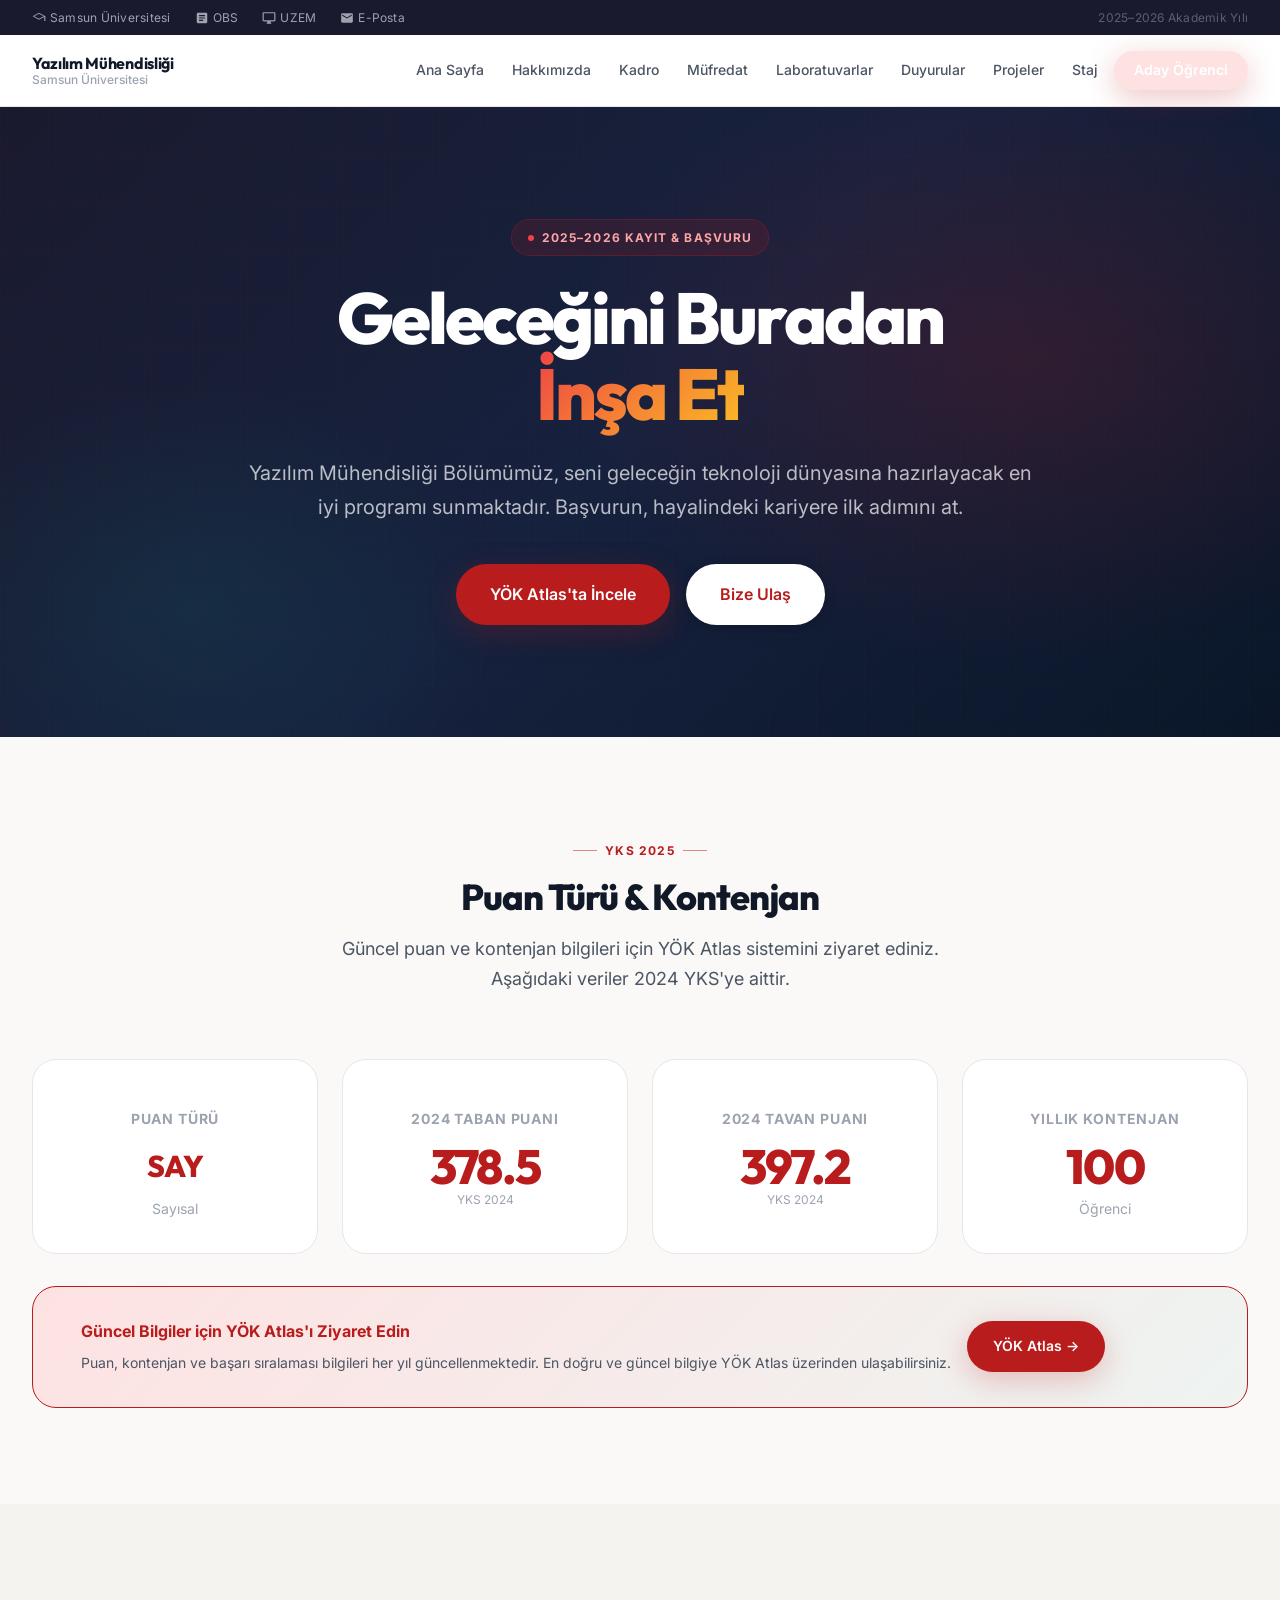
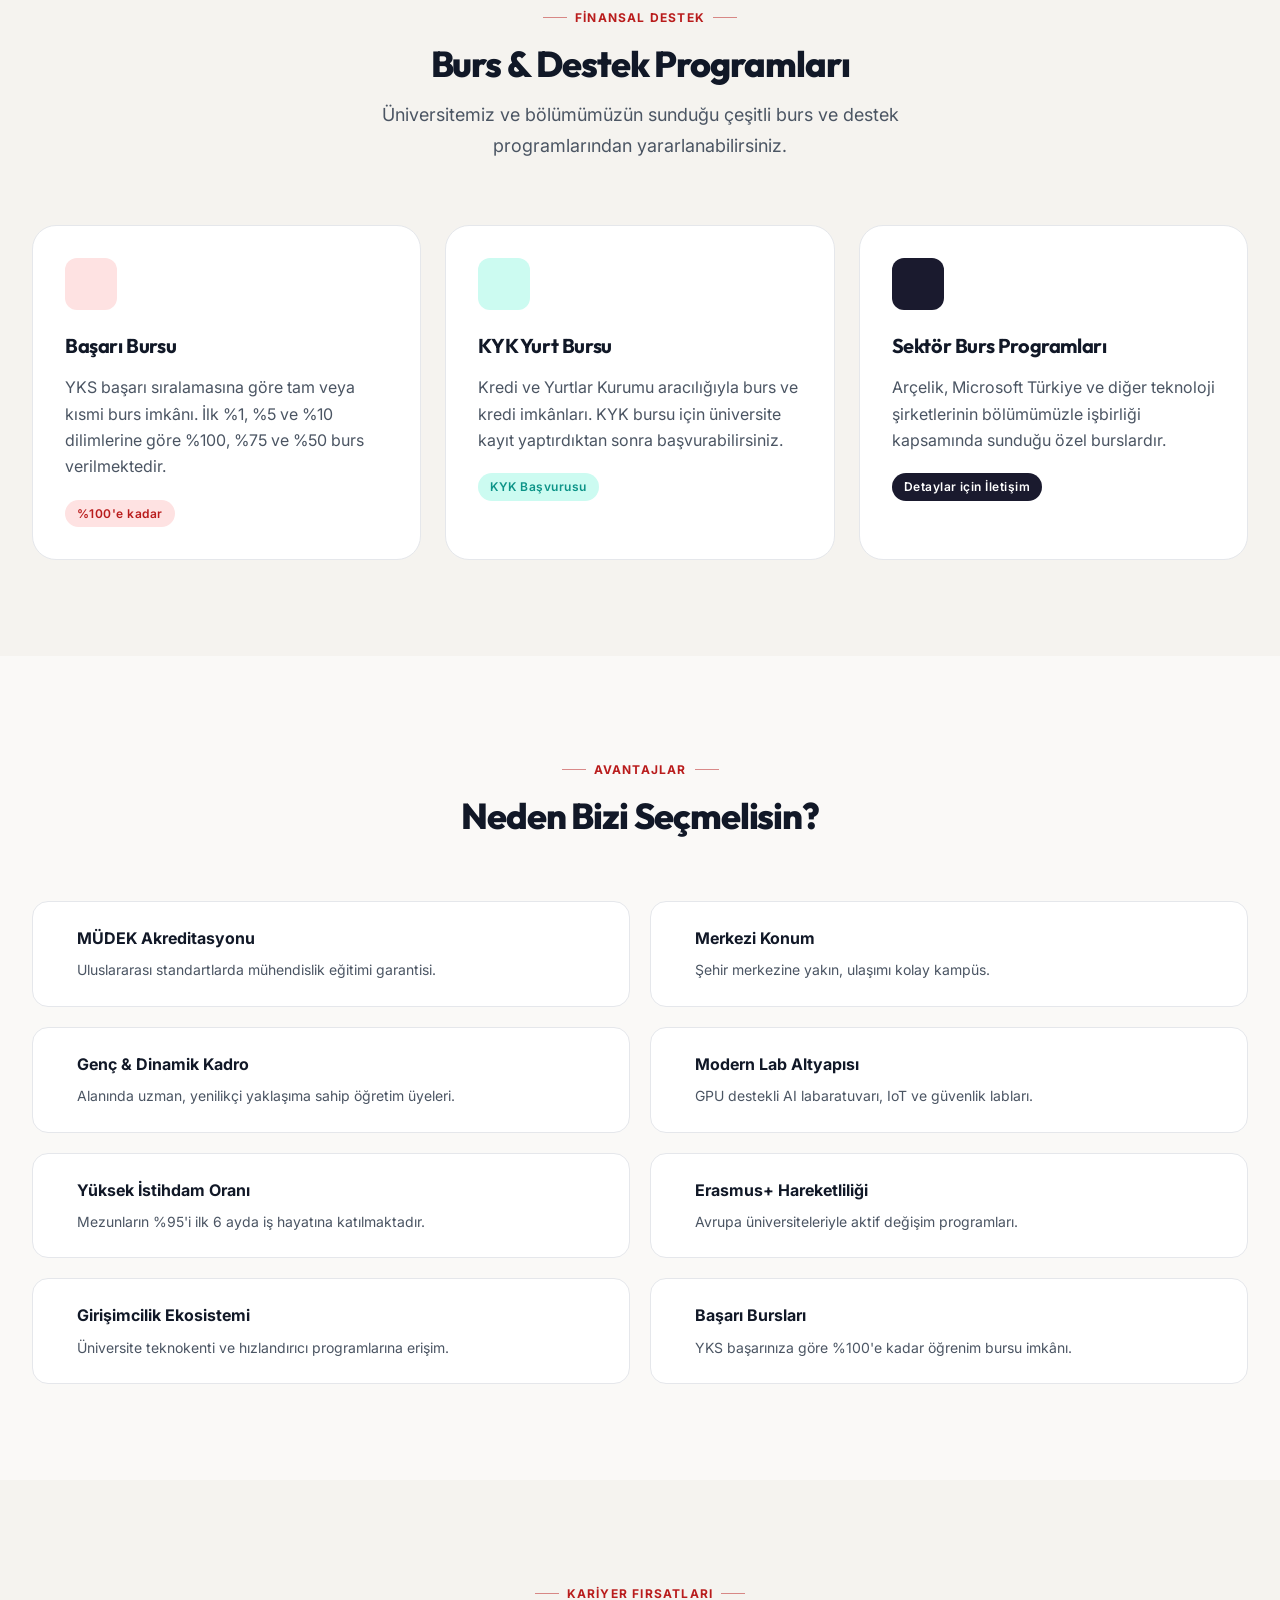
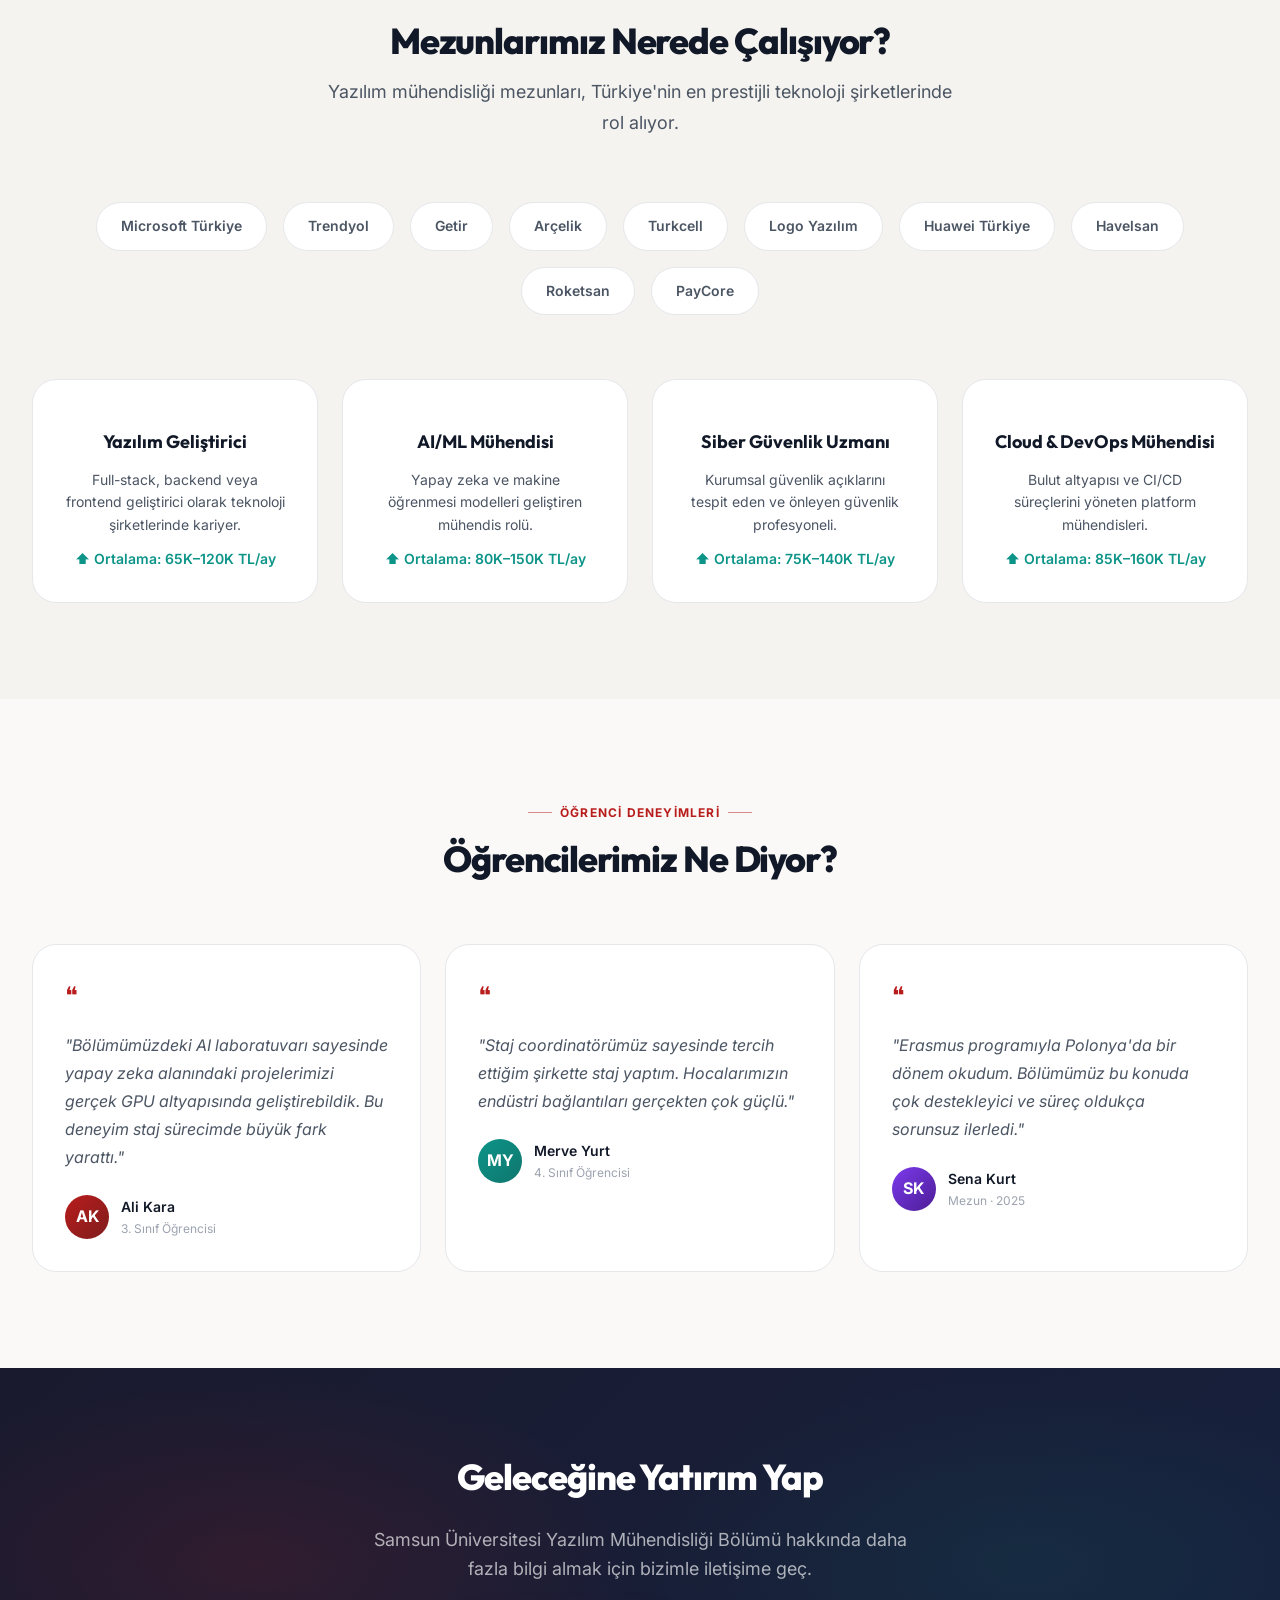
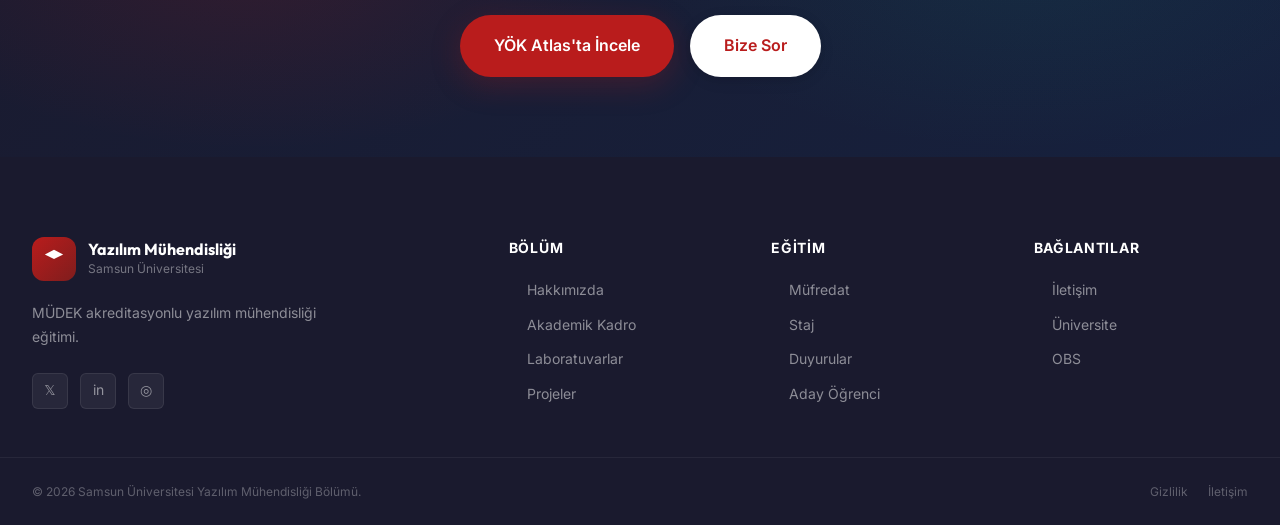
==== commit ddebc2f5: "Update Files Bug fix" ====
--- a/aday-ogrenci.html
+++ b/aday-ogrenci.html
@@ -1,708 +1,351 @@
-﻿<!DOCTYPE html>-
-<html lang="tr">-
-<head>-
-  <meta charset="UTF-8" />-
-  <meta name="viewport" content="width=device-width, initial-scale=1.0" />-
-  <meta name="description" content="Samsun ÜÜniversitesi Yazılım Mühendisliği Bölümü'ne başvurmak isteyen aday öğÖğÖğrenciler için puan türleri, kontenjanlar, burslar ve kariyer bilgileri." />-
-  <title>Aday ÖğÖğÖğrenci — Yazılım Mühendisliği | Samsun ÜÜniversitesi</title>-
-  <link rel="stylesheet" href="style.css" />-
-  <style>-
-    .admission-hero {-
-      background: linear-gradient(135deg, var(--bg-dark) 0%, var(--bg-dark2) 50%, #0a1628 100%);-
-      min-height: 70vh;-
-      display:flex; align-items:center;-
-      position: relative; overflow:hidden;-
-      padding: var(--space-24) 0;-
-    }-
-    .admission-hero::before {-
-      content:''; position:absolute; inset:0;-
-      background:-
-        radial-gradient(ellipse 60% 80% at 80% 40%, rgba(185,28,28,.18) 0%, transparent 60%),-
-        radial-gradient(ellipse 40% 60% at 15% 80%, rgba(13,148,136,.12) 0%, transparent 60%);-
-    }-
-    .admission-hero::after {-
-      content:''; position:absolute; inset:0;-
-      background:-
-        linear-gradient(rgba(185,28,28,.04) 1px, transparent 1px),-
-        linear-gradient(90deg, rgba(185,28,28,.04) 1px, transparent 1px);-
-      background-size: 48px 48px;-
-    }-
-    .score-card {-
-      background:var(--bg-card); border:1px solid var(--border);-
-      border-radius:var(--radius-xl); padding:var(--space-8);-
-      transition:var(--transition-base); text-align:center;-
-    }-
-    .score-card:hover { box-shadow:var(--shadow-lg); transform:translateY(-4px); border-color:var(--primary); }-
-    .score-value { font-family:var(--font-display); font-size:var(--text-5xl); font-weight:800; color:var(--primary); letter-spacing:-0.04em; line-height:1; }-
-    .score-label { font-size:var(--text-sm); color:var(--text-muted); margin-top:var(--space-2); }-
-    .score-year { font-size:var(--text-xs); color:var(--text-muted); }-
--
-    .why-item {-
-      display:flex; gap:var(--space-5); align-items:flex-start;-
-      padding:var(--space-6);-
-      background:var(--bg-card); border:1px solid var(--border);-
-      border-radius:var(--radius-lg); transition:var(--transition-base);-
-    }-
-    .why-item:hover { border-color:var(--accent); box-shadow:var(--shadow-sm); transform:translateX(4px); }-
-    .why-icon { font-size:28px; flex-shrink:0; }-
-    .why-title { font-weight:700; font-size:var(--text-base); color:var(--text-primary); margin-bottom:var(--space-2); }-
-    .why-text { font-size:var(--text-sm); color:var(--text-secondary); line-height:1.6; }-
--
-    .career-card {-
-      background:var(--bg-card); border:1px solid var(--border);-
-      border-radius:var(--radius-xl); padding:var(--space-8);-
-      text-align:center; transition:var(--transition-base);-
-    }-
-    .career-card:hover { box-shadow:var(--shadow-lg); transform:translateY(-4px); }-
-    .career-emoji { font-size:40px; margin-bottom:var(--space-4); }-
-    .career-title { font-family:var(--font-display); font-size:var(--text-lg); font-weight:700; color:var(--text-primary); margin-bottom:var(--space-3); }-
-    .career-salary { font-size:var(--text-sm); color:var(--accent); font-weight:600; margin-top:var(--space-3); }-
--
-    .company-logo-strip {-
-      display:flex; flex-wrap:wrap; gap:var(--space-4); justify-content:center; align-items:center;-
-    }-
-    .company-badge {-
-      padding: var(--space-3) var(--space-6);-
-      background:var(--bg-card); border:1px solid var(--border);-
-      border-radius:var(--radius-full);-
-      font-size:var(--text-sm); font-weight:600;-
-      color:var(--text-secondary); transition:var(--transition-fast);-
-    }-
-    .company-badge:hover { border-color:var(--primary); color:var(--primary); background:var(--primary-ultra); }-
-  </style>-
-</head>-
-<body>-
--
-<div class="top-bar">-
-  <div class="top-bar-inner">-
-    <div class="top-bar-links">-
-      <a href="https://samsun.edu.tr" target="_blank"><svg style="width:14px;height:14px;fill:currentColor" viewBox="0 0 24 24"><path d="M12 2L2 7l10 5 10-5-10-5zm0 7L2 14l10 5 10-5-10-5zm0 7L2 21l10 5 10-5-10-5z"/></svg> Samsun ÜÜniversitesi</a>-
-      <a href="https://obs.samsun.edu.tr" target="_blank"><svg style="width:14px;height:14px;fill:currentColor" viewBox="0 0 24 24"><path d="M19 3H5c-1.1 0-2 .9-2 2v14c0 1.1.9 2 2 2h14c1.1 0 2-.9 2-2V5c0-1.1-.9-2-2-2zm-5 14H7v-2h7v2zm3-4H7v-2h10v2zm0-4H7V7h10v2z"/></svg> OBS</a>-
-      <a href="https://uzem.samsun.edu.tr" target="_blank"><svg style="width:14px;height:14px;fill:currentColor" viewBox="0 0 24 24"><path d="M21 2H3c-1.1 0-2 .9-2 2v12c0 1.1.9 2 2 2h7l-2 3v1h8v-1l-2-3h7c1.1 0 2-.9 2-2V4c0-1.1-.9-2-2-2zm0 14H3V4h18v12z"/></svg> UZEM</a>-
-      <a href="http://eposta.samsun.edu.tr" target="_blank"><svg style="width:14px;height:14px;fill:currentColor" viewBox="0 0 24 24"><path d="M20 4H4c-1.1 0-1.99.9-1.99 2L2 18c0 1.1.9 2 2 2h16c1.1 0 2-.9 2-2V6c0-1.1-.9-2-2-2zm0 4l-8 5-8-5V6l8 5 8-5v2z"/></svg> E-Posta</a>-
-    </div>-
-    <div class="top-bar-right"><span>2025–2026 Akademik Yılı</span></div>-
-  </div>-
-</div>-
--
-<header id="site-header">-
-  <div class="nav-inner">-
-    <a href="index.html" class="nav-logo" id="logo-link"><div class="nav-logo-text"><div class="nav-logo-sub">Samsun ÜÜniversitesi</div><div class="nav-logo-title">Yazılım Mühendisliği</div></div></a>-
-    <nav>-
-      <a href="index.html" class="nav-link">Ana Sayfa</a>-
-      <a href="hakkimizda.html" class="nav-link">Hakkımızda</a>-
-      <a href="kadro.html" class="nav-link">Kadro</a>-
-      <a href="mufredat.html" class="nav-link">Müfredat</a>-
-      <a href="laboratuvarlar.html" class="nav-link">Laboratuvarlar</a>-
-      <a href="duyurular.html" class="nav-link">Duyurular</a>-
-      <a href="projeler.html" class="nav-link">Projeler</a>-
-      <a href="staj.html" class="nav-link">Staj</a>-
-      <a href="aday-ogÖğÖğrenci.html" class="nav-link active nav-cta">Aday ÖğÖğÖğrenci</a>-
-    </nav>-
-  </div>-
-</header>-
--
-<!-- ADMISSION────── HERO ──────-->-
-<section class="admission-hero" id="admission-hero">-
-  <div class="container" style="position:relative;z-index:1">-
-    <div style="text-align:center;max-width:800px;margin:0 auto">-
-      <div class="hero-eyebrow" style="justify-content:center;margin-bottom:var(--space-6)">-
-        <span class="hero-eyebrow-dot"></span>-
-        2025–2026 Kayıt & Başvuru-
-      </div>-
-      <h1 style="font-family:var(--font-display);font-size:clamp(var(--text-4xl),7vw,var(--text-7xl));font-weight:800;color:white;letter-spacing:-0.04em;line-height:1.05;margin-bottom:var(--space-6)">-
-        Geleceğini Buradan<br/>-
-        <span style="background:linear-gradient(135deg,var(--primary-light),#FBBF24);-webkit-background-clip:text;-webkit-text-fill-color:transparent;background-clip:text">İnşa Et</span>-
-      </h1>-
-      <p style="font-size:var(--text-xl);color:rgba(255,255,255,.7);line-height:1.7;margin-bottom:var(--space-10)">-
-        Yazılım Mühendisliği Bölümümüz, seni geleceğin teknoloji dünyasına hazırlayacak en iyi programı sunmaktadır. Başvurun, hayalindeki kariyere ilk adımını at.-
-      </p>-
-      <div style="display:flex;gap:var(--space-4);justify-content:center;flex-wrap:wrap">-
-        <a href="https://yokatlas.yok.gov.tr/lisans.php?y=112771232" target="_blank" class="btn btn-primary btn-lg" id="yokatlas-btn">YÖK Atlas'ta İncele</a>-
-        <a href="iletisim.html" class="btn btn-white btn-lg" id="contact-btn-hero">Bize Ulaş</a>-
-      </div>-
-    </div>-
-  </div>-
-</section>-
--
-<!-- PUAN VE KONTEYJAN -->-
-<section class="section" id="quotas-section">-
-  <div class="container">-
-    <div class="section-header">-
-      <div class="section-label">YKS 2025</div>-
-      <h2 class="section-title">Puan Türü & Kontenjan</h2>-
-      <p class="section-desc">Güncel puan ve kontenjan bilgileri için YÖK Atlas sistemini ziyaret ediniz. Aşağıdaki veriler 2024 YKS'ye aittir.</p>-
-    </div>-
-    <div class="grid-4" id="score-cards">-
-    <div class="grid-4" id="score-cards">-
-      <div class="score-card" id="score-1">-
-        <div style="margin-bottom:var(--space-4)"><svg style="width:24px;height:24px;fill:var(--primary)" viewBox="0 0 24 24"><path d="M12 3L2 12h3v8h14v-8h3L12 3z"/></svg></div>-
-        <div style="font-size:var(--text-sm);font-weight:700;color:var(--text-muted);text-transform:uppercase;letter-spacing:0.06em;margin-bottom:var(--space-3)">Puan Türü</div>-
-        <div style="font-family:var(--font-display);font-size:var(--text-3xl);font-weight:800;color:var(--primary)">SAY</div>-
-        <div class="score-label">Sayısal</div>-
-      </div>-
-      <div class="score-card" id="score-2">-
-        <div style="margin-bottom:var(--space-4)"><svg style="width:24px;height:24px;fill:var(--primary)" viewBox="0 0 24 24"><path d="M19 3H5c-1.1 0-2 .9-2 2v14c0 1.1.9 2 2 2h14c1.1 0 2-.9 2-2V5c0-1.1-.9-2-2-2zm-5 14H7v-2h7v2zm3-4H7v-2h10v2zm0-4H7V7h10v2z"/></svg></div>-
-        <div style="font-size:var(--text-sm);font-weight:700;color:var(--text-muted);text-transform:uppercase;letter-spacing:0.06em;margin-bottom:var(--space-3)">2024 Taban Puanı</div>-
-        <div class="score-value">378.5</div>-
-        <div class="score-year">YKS 2024</div>-
-      </div>-
-      <div class="score-card" id="score-3">-
-        <div style="margin-bottom:var(--space-4)"><svg style="width:24px;height:24px;fill:var(--primary)" viewBox="0 0 24 24"><path d="M16 6l2.29 2.29-4.88 4.88-4-4L2 16.59 3.41 18l6-6 4 4 6.3-6.29L22 12V6z"/></svg></div>-
-        <div style="font-size:var(--text-sm);font-weight:700;color:var(--text-muted);text-transform:uppercase;letter-spacing:0.06em;margin-bottom:var(--space-3)">2024 Tavan Puanı</div>-
-        <div class="score-value">397.2</div>-
-        <div class="score-year">YKS 2024</div>-
-      </div>-
-      <div class="score-card" id="score-4">-
-        <div style="margin-bottom:var(--space-4)"><svg style="width:24px;height:24px;fill:var(--primary)" viewBox="0 0 24 24"><path d="M16 11c1.66 0 2.99-1.34 2.99-3S17.66 5 16 5c-1.66 0-3 1.34-3 3s1.34 3 3 3zm-8 0c1.66 0 2.99-1.34 2.99-3S9.66 5 8 5c-1.66 0-3 1.34-3 3s1.34 3 3 3zm0 2c-2.33 0-7 1.17-7 3.5V19h14v-2.5c0-2.33-4.67-3.5-7-3.5zm8 0c-.29 0-.62.02-.97.05 1.16.84 1.97 1.97 1.97 3.45V19h6v-2.5c0-2.33-4.67-3.5-7-3.5z"/></svg></div>-
-        <div style="font-size:var(--text-sm);font-weight:700;color:var(--text-muted);text-transform:uppercase;letter-spacing:0.06em;margin-bottom:var(--space-3)">Yıllık Kontenjan</div>-
-        <div class="score-value">100</div>-
-        <div class="score-label">ÖğÖğÖğrenci</div>-
-      </div>-
-    </div>-
-    </div>-
--
-    <div class="card" style="margin-top:var(--space-8);background:linear-gradient(135deg,var(--primary-ultra),rgba(13,148,136,.05));border-color:var(--primary)" id="atlas-info">-
-      <div style="display:flex;align-items:center;gap:var(--space-4)">-
-        <div style="font-size:32px"><svg style="width:32px;height:32px;fill:var(--primary)" viewBox="0 0 24 24"><path d="M12 2C6.48 2 2 6.48 2 12s4.48 10 10 10 10-4.48 10-10S17.52 2 12 2zm1 15h-2v-2h2v2zm0-4h-2V7h2v6z"/></svg></div>-
-        <div>-
-          <div style="font-weight:700;color:var(--primary);margin-bottom:var(--space-2)">Güncel Bilgiler için YÖK Atlas'ı Ziyaret Edin</div>-
-          <p style="color:var(--text-secondary);font-size:var(--text-sm)">Puan, kontenjan ve başarı sıralaması bilgileri her yıl güncellenmektedir. En doğru ve güncel bilgiye YÖK Atlas üzerinden ulaşabilirsiniz.</p>-
-        </div>-
-        <a href="https://yokatlas.yok.gov.tr/lisans.php?y=112771232" target="_blank" class="btn btn-primary" style="white-space:nowrap;flex-shrink:0" id="yokatlas-btn-2">YÖK Atlas →</a>-
-      </div>-
-    </div>-
-  </div>-
-</section>-
--
-<!-- BURSLAR -->-
-<section class="section section-alt" id="scholarships-section">-
-  <div class="container">-
-    <div class="section-header">-
-      <div class="section-label">Finansal Destek</div>-
-      <h2 class="section-title">Burs & Destek Programları</h2>-
-      <p class="section-desc">Üniversitemiz ve bölümümüzün sunduğu çeşitli burs ve destek programlarından yararlanabilirsiniz.</p>-
-    </div>-
-    <div class="grid-3" id="scholarship-grid">-
-      <div class="card" id="sch-1">-
-        <div class="card-icon card-icon-primary" style="display:flex;align-items:center;justify-content:center"><svg style="width:28px;height:28px;fill:var(--primary)" viewBox="0 0 24 24"><path d="M19 5h-2V3H7v2H5c-1.1 0-2 .9-2 2v1c0 2.55 1.92 4.63 4.39 4.94A5.01 5.01 0 0011 15.9V19H7v2h10v-2h-4v-3.1a5.01 5.01 0 004.61-2.96C19.08 10.63 21 8.55 21 6V5c0-1.1-.9-2-2-2zM5 8V7h2v3.82C5.84 10.4 5 9.3 5 8zm14 0c0 1.3-.84 2.4-2 2.82V7h2v1z"/></svg></div>-
-        <h3 class="card-title">Başarı Bursu</h3>-
-        <p class="card-text">YKS başarı sıralamasına göre tam veya kısmi burs imkânı. İlk %1, %5 ve %10 dilimlerine göre %100, %75 ve %50 burs verilmektedir.</p>-
-        <div style="margin-top:var(--space-5)"><span class="badge badge-primary">%100'e kadar</span></div>-
-      </div>-
-      <div class="card" id="sch-2">-
-        <div class="card-icon card-icon-accent" style="display:flex;align-items:center;justify-content:center"><svg style="width:28px;height:28px;fill:var(--accent)" viewBox="0 0 24 24"><path d="M12 3L1 9l11 6 9-4.91V17h2V9L12 3zM3.89 9L12 4.58 20.11 9 12 13.42 3.89 9z"/></svg></div>-
-        <h3 class="card-title">KYK Yurt Bursu</h3>-
-        <p class="card-text">Kredi ve Yurtlar Kurumu aracılığıyla burs ve kredi imkânları. KYK bursu için üniversite kayıt yaptırdıktan sonra başvurabilirsiniz.</p>-
-        <div style="margin-top:var(--space-5)"><span class="badge badge-accent">KYK Başvurusu</span></div>-
-      </div>-
-      <div class="card" id="sch-3">-
-        <div class="card-icon card-icon-dark" style="display:flex;align-items:center;justify-content:center"><svg style="width:28px;height:28px;fill:var(--text-primary)" viewBox="0 0 24 24"><path d="M16 11c1.66 0 2.99-1.34 2.99-3S17.66 5 16 5c-1.66 0-3 1.34-3 3s1.34 3 3 3zm-8 0c1.66 0 2.99-1.34 2.99-3S9.66 5 8 5c-1.66 0-3 1.34-3 3s1.34 3 3 3zm0 2c-2.33 0-7 1.17-7 3.5V19h14v-2.5c0-2.33-4.67-3.5-7-3.5z"/></svg></div>-
-        <h3 class="card-title">Sektör Burs Programları</h3>-
-        <p class="card-text">Teknoloji şirketlerinin bölümümüzle işbirliği kapsamında sunduğu özel burs programları ile öğÖğÖğrencilerimize destek sağlanmaktadır.</p>-
-        <div style="margin-top:var(--space-5)"><span class="badge badge-dark">Detaylar için İletişim</span></div>-
-      </div>-
-    </div>-
-  </div>-
-</section>-
--
-<!-- NEDEN BİZİ SEÇMELİSİN -->-
-<section class="section" id="why-us-section">-
-  <div class="container">-
-    <div class="section-header">-
-      <div class="section-label">Avantajlar</div>-
-      <h2 class="section-title">Neden Bizi Seçmelisin?</h2>-
-    </div>-
-    <div style="display:grid;grid-template-columns:1fr 1fr;gap:var(--space-5)" id="why-grid">-
-      <div class="why-item" id="why-1"><div class="why-icon"><svg style="width:28px;height:28px;fill:var(--accent)" viewBox="0 0 24 24"><path d="M9 16.17L4.83 12l-1.42 1.41L9 19 21 7l-1.41-1.41L9 16.17z"/></svg></div><div><div class="why-title">MÜDEK Akreditasyonu</div><div class="why-text">Uluslararası standartlarda mühendislik eğitimi garantisi.</div></div></div>-
-      <div class="why-item" id="why-2"><div class="why-icon"><svg style="width:28px;height:28px;fill:var(--accent)" viewBox="0 0 24 24"><path d="M12 7V3H2v18h20V7H12zM6 19H4v-2h2v2zm0-4H4v-2h2v2zm0-4H4V9h2v2zm0-4H4V5h2v2zm4 12H8v-2h2v2zm0-4H8v-2h2v2zm0-4H8V9h2v2zm0-4H8V5h2v2zm10 12h-8v-2h2v-2h-2v-2h2v-2h-2V9h8v10zm-2-8h-2v2h2v-2zm0 4h-2v2h2v-2z"/></svg></div><div><div class="why-title">Merkezi Konum</div><div class="why-text">Şehir merkezine yakın, ulaşımı kolay kampüs imkânı.</div></div></div>-
-      <div class="why-item" id="why-3"><div class="why-icon"><svg style="width:28px;height:28px;fill:var(--accent)" viewBox="0 0 24 24"><path d="M12 3L1 9l11 6 9-4.91V17h2V9L12 3zM3.89 9L12 4.58 20.11 9 12 13.42 3.89 9z"/></svg></div><div><div class="why-title">Akademik Kadro</div><div class="why-text">Alanında uzman, yenilikçi ve dinamik öğretim üyeleri.</div></div></div>-
-      <div class="why-item" id="why-4"><div class="why-icon"><svg style="width:28px;height:28px;fill:var(--accent)" viewBox="0 0 24 24"><path d="M20 18c1.1 0 1.99-.9 1.99-2L22 6c0-1.1-.9-2-2-2H4c-1.1 0-2 .9-2 2v10c0 1.1.9 2 2 2H0v2h24v-2h-4zM4 6h16v10H4V6z"/></svg></div><div><div class="why-title">Laboratuvar Altyapısı</div><div class="why-text">Modern donanımlı AI, IoT ve siber güvenlik laboratuvarları.</div></div></div>-
-      <div class="why-item" id="why-5"><div class="why-icon"><svg style="width:28px;height:28px;fill:var(--accent)" viewBox="0 0 24 24"><path d="M20 6h-4V4c0-1.11-.89-2-2-2h-4c-1.11 0-2 .89-2 2v2H4c-1.11 0-1.99.89-1.99 2L2 19c0 1.11.89 2 2 2h16c1.11 0 2-.89 2-2V8c0-1.11-.89-2-2-2zM10 4h4v2h-4V4z"/></svg></div><div><div class="why-title">Kariyer Olanakları</div><div class="why-text">Mezunlarımızın büyük çoğunluğu mezuniyet sonrası iş hayatına katılmaktadır.</div></div></div>-
-      <div class="why-item" id="why-6"><div class="why-icon"><svg style="width:28px;height:28px;fill:var(--accent)" viewBox="0 0 24 24"><path d="M12 2C6.48 2 2 6.48 2 12s4.48 10 10 10 10-4.48 10-10S17.52 2 12 2zm-1 17.93c-3.95-.49-7-3.85-7-7.93 0-.62.08-1.21.21-1.79L9 15v1c0 1.1.9 2 2 2v1.93zm6.9-2.54c-.26-.81-1-1.39-1.9-1.39h-1v-3c0-.55-.45-1-1-1H8v-2h2c.55 0 1-.45 1-1V7h2c1.1 0 2-.9 2-2v-.41c2.93 1.19 5 4.06 5 7.41 0 2.08-.8 3.97-2.1 5.39z"/></svg></div><div><div class="why-title">Erasmus+ Programı</div><div class="why-text">Avrupa üniversiteleriyle zengin değişim programı seçenekleri.</div></div></div>-
-      <div class="why-item" id="why-7"><div class="why-icon"><svg style="width:28px;height:28px;fill:var(--accent)" viewBox="0 0 24 24"><path d="M13 10V3L4 14h7v7l9-11h-7z"/></svg></div><div><div class="why-title">Girişimcilik</div><div class="why-text">Teknokent ve kuluçka merkezi olanaklarıyla girişimci desteği.</div></div></div>-
-      <div class="why-item" id="why-8"><div class="why-icon"><svg style="width:28px;height:28px;fill:var(--accent)" viewBox="0 0 24 24"><path d="M19 5h-2V3H7v2H5c-1.1 0-2 .9-2 2v1c0 2.55 1.92 4.63 4.39 4.94A5.01 5.01 0 0011 15.9V19H7v2h10v-2h-4v-3.1a5.01 5.01 0 004.61-2.96C19.08 10.63 21 8.55 21 6V5c0-1.1-.9-2-2-2zM5 8V7h2v3.82C5.84 10.4 5 9.3 5 8zm14 0c0 1.3-.84 2.4-2 2.82V7h2v1z"/></svg></div><div><div class="why-title">ÖğÖğÖğrenci Bursları</div><div class="why-text">Akademik başarıya dayalı çeşitli burs imkânları.</div></div></div>-
-    </div>-
-  </div>-
-</section>-
--
-<!-- KARİYER -->-
-<section class="section section-alt" id="career-section">-
-  <div class="container">-
-    <div class="section-header">-
-      <div class="section-label">Kariyer Fırsatları</div>-
-      <h2 class="section-title">Mezunlarımız Nerede Çalışıyor?</h2>-
-      <p class="section-desc">Yazılım mühendisliği mezunları, Türkiye'nin en prestijli teknoloji şirketlerinde rol alıyor.</p>-
-    </div>-
-    <div class="company-logo-strip" id="company-strip" style="margin-bottom:var(--space-16)">-
-      <div class="company-badge">Microsoft Türkiye</div>-
-      <div class="company-badge">Trendyol</div>-
-      <div class="company-badge">Getir</div>-
-      <div class="company-badge">Arçelik</div>-
-      <div class="company-badge">Turkcell</div>-
-      <div class="company-badge">Logo Yazılım</div>-
-      <div class="company-badge">Huawei Türkiye</div>-
-      <div class="company-badge">Havelsan</div>-
-      <div class="company-badge">Roketsan</div>-
-      <div class="company-badge">PayCore</div>-
-    </div>-
-    <div class="grid-4" id="career-grid">-
-      <div class="career-card" id="career-1">-
-        <div class="career-emoji" style="display:flex;align-items:center;justify-content:center;margin-bottom:16px"><svg style="width:40px;height:40px;fill:var(--primary)" viewBox="0 0 24 24"><path d="M20 18c1.1 0 1.99-.9 1.99-2L22 6c0-1.1-.9-2-2-2H4c-1.1 0-2 .9-2 2v10c0 1.1.9 2 2 2H0v2h24v-2h-4zM4 6h16v10H4V6z"/></svg></div>-
-        <div class="career-title">Yazılım Geliştirici</div>-
-        <p style="font-size:var(--text-sm);color:var(--text-secondary)">Full-stack, backend veya frontend geliştirici olarak global teknoloji şirketlerinde kariyer fırsatları.</p>-
-        <div class="career-salary">⬆ Ortalama: 65K–120K TL/ay</div>-
-      </div>-
-      <div class="career-card" id="career-2">-
-        <div class="career-emoji" style="display:flex;align-items:center;justify-content:center;margin-bottom:16px"><svg style="width:40px;height:40px;fill:var(--primary)" viewBox="0 0 24 24"><path d="M12 2C6.48 2 2 6.48 2 12s4.48 10 10 10 10-4.48 10-10S17.52 2 12 2zm1 15h-2v-2h2v2zm0-4h-2V7h2v6z"/></svg></div>-
-        <div class="career-title">AI/ML Mühendisi</div>-
-        <p style="font-size:var(--text-sm);color:var(--text-secondary)">Yapay zeka ve makine öğrenmesi modelleri geliştiren akademik ve endüstriyel mühendis rolleri.</p>-
-        <div class="career-salary">⬆ Ortalama: 80K–150K TL/ay</div>-
-      </div>-
-      <div class="career-card" id="career-3">-
-        <div class="career-emoji" style="display:flex;align-items:center;justify-content:center;margin-bottom:16px"><svg style="width:40px;height:40px;fill:var(--primary)" viewBox="0 0 24 24"><path d="M18 8h-1V6c0-2.76-2.24-5-5-5S7 3.24 7 6v2H6c-1.1 0-2 .9-2 2v10c0 1.1.9 2 2 2h12c1.1 0 2-.9 2-2V10c0-1.1-.9-2-2-2zM9 6c0-1.66 1.34-3 3-3s3 1.34 3 3v2H9V6zm9 14H6V10h12v10zm-6-3c1.1 0 2-.9 2-2s-.9-2-2-2-2 .9-2 2 .9 2 2 2z"/></svg></div>-
-        <div class="career-title">Siber Güvenlik Uzmanı</div>-
-        <p style="font-size:var(--text-sm);color:var(--text-secondary)">Kurumsal veri güvenliğini sağlayan, zafiyet analizi ve savunma sistemleri uzmanlığı.</p>-
-        <div class="career-salary">⬆ Ortalama: 75K–140K TL/ay</div>-
-      </div>-
-      <div class="career-card" id="career-4">-
-        <div class="career-emoji" style="display:flex;align-items:center;justify-content:center;margin-bottom:16px"><svg style="width:40px;height:40px;fill:var(--primary)" viewBox="0 0 24 24"><path d="M19.35 10.04C18.67 6.59 15.64 4 12 4 9.11 4 6.6 5.64 5.35 8.04 2.34 8.36 0 10.91 0 14c0 3.31 2.69 6 6 6h13c2.76 0 5-2.24 5-5 0-2.64-2.05-4.78-4.65-4.96zM19 18H6c-2.21 0-4-1.79-4-4 0-2.05 1.53-3.76 3.56-3.97l1.07-.11.5-.95C8.08 7.14 9.94 6 12 6c2.62 0 4.88 1.86 5.39 4.43l.23 1.15 1.18.04C20.42 11.67 22 13.18 22 15c0 1.65-1.35 3-3 3z"/></svg></div>-
-        <div class="career-title">Cloud & DevOps Mühendisi</div>-
-        <p style="font-size:var(--text-sm);color:var(--text-secondary)">Ölçeklenebilir bulut altyapıları ve modern yazılım dağıtım (CI/CD) süreçleri yönetimi.</p>-
-        <div class="career-salary">⬆ Ortalama: 85K–160K TL/ay</div>-
-      </div>-
-    </div>-
-  </div>-
-</section>-
--
-<!-- ÖĞRENCİ YORUMLARI -->-
-<section class="section" id="testimonials-section">-
-  <div class="container">-
-    <div class="section-header">-
-      <div class="section-label">ÖğÖğÖğrenci Deneyimleri</div>-
-      <h2 class="section-title">ÖğÖğÖğrencilerimiz Ne Diyor?</h2>-
-    </div>-
-    <div class="grid-3" id="testimonial-grid">-
-      <div class="card" id="test-1">-
-        <div style="font-size:24px;margin-bottom:var(--space-4);color:var(--primary)">❝</div>-
-        <p style="color:var(--text-secondary);line-height:1.75;margin-bottom:var(--space-6);font-style:italic">"Bölümümüzdeki AI laboratuvarı sayesinde yapay zeka alanındaki projelerimizi gerçek GPU altyapısında geliştirebildik. Bu deneyim staj sürecimde büyük fark yarattı."</p>-
-        <div style="display:flex;align-items:center;gap:var(--space-3)">-
-          <div style="width:44px;height:44px;border-radius:50%;background:linear-gradient(135deg,var(--primary),var(--primary-dark));display:flex;align-items:center;justify-content:center;color:white;font-weight:700">AK</div>-
-          <div>-
-            <div style="font-weight:600;font-size:var(--text-sm)">Ali Kara</div>-
-            <div style="font-size:var(--text-xs);color:var(--text-muted)">3. Sınıf ÖğÖğÖğrencisi</div>-
-          </div>-
-        </div>-
-      </div>-
-      <div class="card" id="test-2">-
-        <div style="font-size:24px;margin-bottom:var(--space-4);color:var(--primary)">❝</div>-
-        <p style="color:var(--text-secondary);line-height:1.75;margin-bottom:var(--space-6);font-style:italic">"Staj coordinatörümüz sayesinde tercih ettiğim şirkette staj yaptım. Hocalarımızın endüstri bağlantıları gerçekten çok güçlü."</p>-
-        <div style="display:flex;align-items:center;gap:var(--space-3)">-
-          <div style="width:44px;height:44px;border-radius:50%;background:linear-gradient(135deg,var(--accent),var(--accent-dark));display:flex;align-items:center;justify-content:center;color:white;font-weight:700">MY</div>-
-          <div>-
-            <div style="font-weight:600;font-size:var(--text-sm)">Merve Yurt</div>-
-            <div style="font-size:var(--text-xs);color:var(--text-muted)">4. Sınıf ÖğÖğÖğrencisi</div>-
-          </div>-
-        </div>-
-      </div>-
-      <div class="card" id="test-3">-
-        <div style="font-size:24px;margin-bottom:var(--space-4);color:var(--primary)">❝</div>-
-        <p style="color:var(--text-secondary);line-height:1.75;margin-bottom:var(--space-6);font-style:italic">"Erasmus programıyla Polonya'da bir dönem okudum. Bölümümüz bu konuda çok destekleyici ve süreç oldukça sorunsuz ilerledi."</p>-
-        <div style="display:flex;align-items:center;gap:var(--space-3)">-
-          <div style="width:44px;height:44px;border-radius:50%;background:linear-gradient(135deg,#7C3AED,#4C1D95);display:flex;align-items:center;justify-content:center;color:white;font-weight:700">SK</div>-
-          <div>-
-            <div style="font-weight:600;font-size:var(--text-sm)">Sena Kurt</div>-
-            <div style="font-size:var(--text-xs);color:var(--text-muted)">Mezun · 2025</div>-
-          </div>-
-        </div>-
-      </div>-
-    </div>-
-  </div>-
-</section>-
--
-<section class="cta-strip" id="cta-section">-
-  <div class="container">-
-    <h2>Geleceğine Yatırım Yap</h2>-
-    <p>Samsun ÜÜniversitesi Yazılım Mühendisliği Bölümü hakkında daha fazla bilgi almak için bizimle iletişime geç.</p>-
-    <div class="cta-buttons">-
-      <a href="https://yokatlas.yok.gov.tr/lisans.php?y=112771232" target="_blank" class="btn btn-primary btn-lg">YÖK Atlas'ta İncele</a>-
-      <a href="iletisim.html" class="btn btn-white btn-lg">Bize Sor</a>-
-    </div>-
-  </div>-
-</section>-
--
-<footer id="site-footer">-
-  <div class="footer-top"><div class="container"><div class="footer-grid">-
-    <div class="footer-brand">-
-      <a href="index.html" class="footer-logo" id="footer-logo" style="margin-bottom:var(--space-3);display:block"><div class="nav-logo-text" style="color:white"><div class="nav-logo-sub" style="color:var(--primary-light)">Samsun ÜÜniversitesi</div><div class="nav-logo-title" style="color:white">Yazılım Mühendisliği</div></div></a>-
-      <p class="footer-brand-desc">Samsun ÜÜniversitesi Yazılım Mühendisliği Bölümü, dünya standartlarında yazılım mühendisleri yetiştirmeyi misyon edinmiş, MÜDEK akreditasyonlu bir bölümdür.</p>-
-      <div class="footer-social"><a href="#" class="footer-social-link">𝕏</a><a href="#" class="footer-social-link">in</a><a href="#" class="footer-social-link">◎</a></div>-
-    </div>-
-    <div><div class="footer-col-title">Bölüm</div><div class="footer-links"><a href="hakkimizda.html">Hakkımızda</a><a href="kadro.html">Akademik Kadro</a><a href="laboratuvarlar.html">Laboratuvarlar</a><a href="projeler.html">Projeler</a></div></div>-
-    <div><div class="footer-col-title">Eğitim</div><div class="footer-links"><a href="mufredat.html">Müfredat</a><a href="staj.html">Staj</a><a href="duyurular.html">Duyurular</a><a href="aday-ogÖğÖğrenci.html">Aday ÖğÖğÖğrenci</a></div></div>-
-    <div><div class="footer-col-title">Bağlantılar</div><div class="footer-links"><a href="iletisim.html">İletişim</a><a href="https://samsun.edu.tr" target="_blank">Üniversite</a><a href="https://obs.samsun.edu.tr" target="_blank">OBS</a></div></div>-
-  </div></div></div>-
-  <div class="footer-bottom"><div class="container"><div class="footer-bottom-inner"><div>© 2026 Samsun ÜÜniversitesi Yazılım Mühendisliği Bölümü.</div><div class="footer-bottom-links"><a href="#">Gizlilik</a><a href="iletisim.html">İletişim</a></div></div></div></div>-
-</footer>-
-<script>-
-  const header = document.getElementById('site-header');-
-  window.addEventListener('scroll', () => { header.classList.toggle('scrolled', window.scrollY > 10); });-
-</script>-
-</body>-
-</html>-
--
--
+<!DOCTYPE html>
+<html lang="tr">
+<head>
+  <meta charset="UTF-8" />
+  <meta name="viewport" content="width=device-width, initial-scale=1.0" />
+  <meta name="description" content="Samsun Üniversitesi Yazılım Mühendisliği Bölümü'ne başvurmak isteyen aday öğrenciler için puan türleri, kontenjanlar, burslar ve kariyer bilgileri." />
+  <title>Aday Öğrenci — Yazılım Mühendisliği | Samsun Üniversitesi</title>
+  <link rel="stylesheet" href="style.css" />
+  <style>
+    .admission-hero {
+      background: linear-gradient(135deg, var(--bg-dark) 0%, var(--bg-dark2) 50%, #0a1628 100%);
+      min-height: 70vh;
+      display:flex; align-items:center;
+      position: relative; overflow:hidden;
+      padding: var(--space-24) 0;
+    }
+    .admission-hero::before {
+      content:''; position:absolute; inset:0;
+      background:
+        radial-gradient(ellipse 60% 80% at 80% 40%, rgba(185,28,28,.18) 0%, transparent 60%),
+        radial-gradient(ellipse 40% 60% at 15% 80%, rgba(13,148,136,.12) 0%, transparent 60%);
+    }
+    .admission-hero::after {
+      content:''; position:absolute; inset:0;
+      background:
+        linear-gradient(rgba(185,28,28,.04) 1px, transparent 1px),
+        linear-gradient(90deg, rgba(185,28,28,.04) 1px, transparent 1px);
+      background-size: 48px 48px;
+    }
+    .score-card {
+      background:var(--bg-card); border:1px solid var(--border);
+      border-radius:var(--radius-xl); padding:var(--space-8);
+      transition:var(--transition-base); text-align:center;
+    }
+    .score-card:hover { box-shadow:var(--shadow-lg); transform:translateY(-4px); border-color:var(--primary); }
+    .score-value { font-family:var(--font-display); font-size:var(--text-5xl); font-weight:800; color:var(--primary); letter-spacing:-0.04em; line-height:1; }
+    .score-label { font-size:var(--text-sm); color:var(--text-muted); margin-top:var(--space-2); }
+    .score-year { font-size:var(--text-xs); color:var(--text-muted); }
+
+    .why-item {
+      display:flex; gap:var(--space-5); align-items:flex-start;
+      padding:var(--space-6);
+      background:var(--bg-card); border:1px solid var(--border);
+      border-radius:var(--radius-lg); transition:var(--transition-base);
+    }
+    .why-item:hover { border-color:var(--accent); box-shadow:var(--shadow-sm); transform:translateX(4px); }
+    .why-icon { font-size:28px; flex-shrink:0; }
+    .why-title { font-weight:700; font-size:var(--text-base); color:var(--text-primary); margin-bottom:var(--space-2); }
+    .why-text { font-size:var(--text-sm); color:var(--text-secondary); line-height:1.6; }
+
+    .career-card {
+      background:var(--bg-card); border:1px solid var(--border);
+      border-radius:var(--radius-xl); padding:var(--space-8);
+      text-align:center; transition:var(--transition-base);
+    }
+    .career-card:hover { box-shadow:var(--shadow-lg); transform:translateY(-4px); }
+    .career-emoji { font-size:40px; margin-bottom:var(--space-4); }
+    .career-title { font-family:var(--font-display); font-size:var(--text-lg); font-weight:700; color:var(--text-primary); margin-bottom:var(--space-3); }
+    .career-salary { font-size:var(--text-sm); color:var(--accent); font-weight:600; margin-top:var(--space-3); }
+
+    .company-logo-strip {
+      display:flex; flex-wrap:wrap; gap:var(--space-4); justify-content:center; align-items:center;
+    }
+    .company-badge {
+      padding: var(--space-3) var(--space-6);
+      background:var(--bg-card); border:1px solid var(--border);
+      border-radius:var(--radius-full);
+      font-size:var(--text-sm); font-weight:600;
+      color:var(--text-secondary); transition:var(--transition-fast);
+    }
+    .company-badge:hover { border-color:var(--primary); color:var(--primary); background:var(--primary-ultra); }
+  </style>
+</head>
+<body>
+
+<div class="top-bar">
+  <div class="top-bar-inner">
+    <div class="top-bar-links">
+      <a href="https://samsun.edu.tr" target="_blank"><svg style="width:14px;height:14px;fill:currentColor" viewBox="0 0 24 24"><path d="M12 3L1 9l11 6 9-4.91V17h2V9L12 3zM3.89 9L12 4.58 20.11 9 12 13.42 3.89 9z"/></svg> Samsun Üniversitesi</a>
+      <a href="https://obs.samsun.edu.tr" target="_blank"><svg style="width:14px;height:14px;fill:currentColor" viewBox="0 0 24 24"><path d="M19 3H5c-1.1 0-2 .9-2 2v14c0 1.1.9 2 2 2h14c1.1 0 2-.9 2-2V5c0-1.1-.9-2-2-2zm-5 14H7v-2h7v2zm3-4H7v-2h10v2zm0-4H7V7h10v2z"/></svg> OBS</a>
+      <a href="https://uzem.samsun.edu.tr" target="_blank"><svg style="width:14px;height:14px;fill:currentColor" viewBox="0 0 24 24"><path d="M21 2H3c-1.1 0-2 .9-2 2v12c0 1.1.9 2 2 2h7l-2 3v1h8v-1l-2-3h7c1.1 0 2-.9 2-2V4c0-1.1-.9-2-2-2zm0 14H3V4h18v12z"/></svg> UZEM</a>
+      <a href="http://eposta.samsun.edu.tr" target="_blank"><svg style="width:14px;height:14px;fill:currentColor" viewBox="0 0 24 24"><path d="M20 4H4c-1.1 0-1.99.9-1.99 2L2 18c0 1.1.9 2 2 2h16c1.1 0 2-.9 2-2V6c0-1.1-.9-2-2-2zm0 4l-8 5-8-5V6l8 5 8-5v2z"/></svg> E-Posta</a>
+    </div>
+    <div class="top-bar-right"><span>2025–2026 Akademik Yılı</span></div>
+  </div>
+</div>
+
+<header id="site-header">
+  <div class="nav-inner">
+    <a href="index.html" class="nav-logo" id="logo-link">
+      <div class="nav-logo-text">
+        <div class="nav-logo-title">Yazılım Mühendisliği</div>
+        <div class="nav-logo-sub">Samsun Üniversitesi</div>
+      </div>
+    </a>
+    <nav>
+      <a href="index.html" class="nav-link">Ana Sayfa</a>
+      <a href="hakkimizda.html" class="nav-link">Hakkımızda</a>
+      <a href="kadro.html" class="nav-link">Kadro</a>
+      <a href="mufredat.html" class="nav-link">Müfredat</a>
+      <a href="laboratuvarlar.html" class="nav-link">Laboratuvarlar</a>
+      <a href="duyurular.html" class="nav-link">Duyurular</a>
+      <a href="projeler.html" class="nav-link">Projeler</a>
+      <a href="staj.html" class="nav-link">Staj</a>
+      <a href="aday-ogrenci.html" class="nav-link active nav-cta">Aday Öğrenci</a>
+    </nav>
+  </div>
+</header>
+
+<!-- ADMISSION HERO -->
+<section class="admission-hero" id="admission-hero">
+  <div class="container" style="position:relative;z-index:1">
+    <div style="text-align:center;max-width:800px;margin:0 auto">
+      <div class="hero-eyebrow" style="justify-content:center;margin-bottom:var(--space-6)">
+        <span class="hero-eyebrow-dot"></span>
+        2025–2026 Kayıt & Başvuru
+      </div>
+      <h1 style="font-family:var(--font-display);font-size:clamp(var(--text-4xl),7vw,var(--text-7xl));font-weight:800;color:white;letter-spacing:-0.04em;line-height:1.05;margin-bottom:var(--space-6)">
+        Geleceğini Buradan<br/>
+        <span style="background:linear-gradient(135deg,var(--primary-light),#FBBF24);-webkit-background-clip:text;-webkit-text-fill-color:transparent;background-clip:text">İnşa Et</span>
+      </h1>
+      <p style="font-size:var(--text-xl);color:rgba(255,255,255,.7);line-height:1.7;margin-bottom:var(--space-10)">
+        Yazılım Mühendisliği Bölümümüz, seni geleceğin teknoloji dünyasına hazırlayacak en iyi programı sunmaktadır. Başvurun, hayalindeki kariyere ilk adımını at.
+      </p>
+      <div style="display:flex;gap:var(--space-4);justify-content:center;flex-wrap:wrap">
+        <a href="https://yokatlas.yok.gov.tr/lisans.php?y=112771232" target="_blank" class="btn btn-primary btn-lg" id="yokatlas-btn">YÖK Atlas'ta İncele</a>
+        <a href="iletisim.html" class="btn btn-white btn-lg" id="contact-btn-hero">Bize Ulaş</a>
+      </div>
+    </div>
+  </div>
+</section>
+
+<!-- PUAN VE KONTEYJAN -->
+<section class="section" id="quotas-section">
+  <div class="container">
+    <div class="section-header">
+      <div class="section-label">YKS 2025</div>
+      <h2 class="section-title">Puan Türü & Kontenjan</h2>
+      <p class="section-desc">Güncel puan ve kontenjan bilgileri için YÖK Atlas sistemini ziyaret ediniz. Aşağıdaki veriler 2024 YKS'ye aittir.</p>
+    </div>
+    <div class="grid-4" id="score-cards">
+      <div class="score-card" id="score-1">
+        <div style="font-size:24px;margin-bottom:var(--space-4)"></div>
+        <div style="font-size:var(--text-sm);font-weight:700;color:var(--text-muted);text-transform:uppercase;letter-spacing:0.06em;margin-bottom:var(--space-3)">Puan Türü</div>
+        <div style="font-family:var(--font-display);font-size:var(--text-3xl);font-weight:800;color:var(--primary)">SAY</div>
+        <div class="score-label">Sayısal</div>
+      </div>
+      <div class="score-card" id="score-2">
+        <div style="font-size:24px;margin-bottom:var(--space-4)"></div>
+        <div style="font-size:var(--text-sm);font-weight:700;color:var(--text-muted);text-transform:uppercase;letter-spacing:0.06em;margin-bottom:var(--space-3)">2024 Taban Puanı</div>
+        <div class="score-value">378.5</div>
+        <div class="score-year">YKS 2024</div>
+      </div>
+      <div class="score-card" id="score-3">
+        <div style="font-size:24px;margin-bottom:var(--space-4)"></div>
+        <div style="font-size:var(--text-sm);font-weight:700;color:var(--text-muted);text-transform:uppercase;letter-spacing:0.06em;margin-bottom:var(--space-3)">2024 Tavan Puanı</div>
+        <div class="score-value">397.2</div>
+        <div class="score-year">YKS 2024</div>
+      </div>
+      <div class="score-card" id="score-4">
+        <div style="font-size:24px;margin-bottom:var(--space-4)"></div>
+        <div style="font-size:var(--text-sm);font-weight:700;color:var(--text-muted);text-transform:uppercase;letter-spacing:0.06em;margin-bottom:var(--space-3)">Yıllık Kontenjan</div>
+        <div class="score-value">100</div>
+        <div class="score-label">Öğrenci</div>
+      </div>
+    </div>
+
+    <div class="card" style="margin-top:var(--space-8);background:linear-gradient(135deg,var(--primary-ultra),rgba(13,148,136,.05));border-color:var(--primary)" id="atlas-info">
+      <div style="display:flex;align-items:center;gap:var(--space-4)">
+        <div style="font-size:32px"></div>
+        <div>
+          <div style="font-weight:700;color:var(--primary);margin-bottom:var(--space-2)">Güncel Bilgiler için YÖK Atlas'ı Ziyaret Edin</div>
+          <p style="color:var(--text-secondary);font-size:var(--text-sm)">Puan, kontenjan ve başarı sıralaması bilgileri her yıl güncellenmektedir. En doğru ve güncel bilgiye YÖK Atlas üzerinden ulaşabilirsiniz.</p>
+        </div>
+        <a href="https://yokatlas.yok.gov.tr/lisans.php?y=112771232" target="_blank" class="btn btn-primary" style="white-space:nowrap;flex-shrink:0" id="yokatlas-btn-2">YÖK Atlas →</a>
+      </div>
+    </div>
+  </div>
+</section>
+
+<!-- BURSLAR -->
+<section class="section section-alt" id="scholarships-section">
+  <div class="container">
+    <div class="section-header">
+      <div class="section-label">Finansal Destek</div>
+      <h2 class="section-title">Burs & Destek Programları</h2>
+      <p class="section-desc">Üniversitemiz ve bölümümüzün sunduğu çeşitli burs ve destek programlarından yararlanabilirsiniz.</p>
+    </div>
+    <div class="grid-3" id="scholarship-grid">
+      <div class="card" id="sch-1">
+        <div class="card-icon card-icon-primary" style="font-size:28px"></div>
+        <h3 class="card-title">Başarı Bursu</h3>
+        <p class="card-text">YKS başarı sıralamasına göre tam veya kısmi burs imkânı. İlk %1, %5 ve %10 dilimlerine göre %100, %75 ve %50 burs verilmektedir.</p>
+        <div style="margin-top:var(--space-5)"><span class="badge badge-primary">%100'e kadar</span></div>
+      </div>
+      <div class="card" id="sch-2">
+        <div class="card-icon card-icon-accent" style="font-size:28px"></div>
+        <h3 class="card-title">KYK Yurt Bursu</h3>
+        <p class="card-text">Kredi ve Yurtlar Kurumu aracılığıyla burs ve kredi imkânları. KYK bursu için üniversite kayıt yaptırdıktan sonra başvurabilirsiniz.</p>
+        <div style="margin-top:var(--space-5)"><span class="badge badge-accent">KYK Başvurusu</span></div>
+      </div>
+      <div class="card" id="sch-3">
+        <div class="card-icon card-icon-dark" style="font-size:28px"></div>
+        <h3 class="card-title">Sektör Burs Programları</h3>
+        <p class="card-text">Arçelik, Microsoft Türkiye ve diğer teknoloji şirketlerinin bölümümüzle işbirliği kapsamında sunduğu özel burslardır.</p>
+        <div style="margin-top:var(--space-5)"><span class="badge badge-dark">Detaylar için İletişim</span></div>
+      </div>
+    </div>
+  </div>
+</section>
+
+<!-- NEDEN BİZİ SEÇMELİSİN -->
+<section class="section" id="why-us-section">
+  <div class="container">
+    <div class="section-header">
+      <div class="section-label">Avantajlar</div>
+      <h2 class="section-title">Neden Bizi Seçmelisin?</h2>
+    </div>
+    <div style="display:grid;grid-template-columns:1fr 1fr;gap:var(--space-5)" id="why-grid">
+      <div class="why-item" id="why-1"><div class="why-icon"></div><div><div class="why-title">MÜDEK Akreditasyonu</div><div class="why-text">Uluslararası standartlarda mühendislik eğitimi garantisi.</div></div></div>
+      <div class="why-item" id="why-2"><div class="why-icon"></div><div><div class="why-title">Merkezi Konum</div><div class="why-text">Şehir merkezine yakın, ulaşımı kolay kampüs.</div></div></div>
+      <div class="why-item" id="why-3"><div class="why-icon"></div><div><div class="why-title">Genç & Dinamik Kadro</div><div class="why-text">Alanında uzman, yenilikçi yaklaşıma sahip öğretim üyeleri.</div></div></div>
+      <div class="why-item" id="why-4"><div class="why-icon"></div><div><div class="why-title">Modern Lab Altyapısı</div><div class="why-text">GPU destekli AI labaratuvarı, IoT ve güvenlik labları.</div></div></div>
+      <div class="why-item" id="why-5"><div class="why-icon"></div><div><div class="why-title">Yüksek İstihdam Oranı</div><div class="why-text">Mezunların %95'i ilk 6 ayda iş hayatına katılmaktadır.</div></div></div>
+      <div class="why-item" id="why-6"><div class="why-icon"></div><div><div class="why-title">Erasmus+ Hareketliliği</div><div class="why-text">Avrupa üniversiteleriyle aktif değişim programları.</div></div></div>
+      <div class="why-item" id="why-7"><div class="why-icon"></div><div><div class="why-title">Girişimcilik Ekosistemi</div><div class="why-text">Üniversite teknokenti ve hızlandırıcı programlarına erişim.</div></div></div>
+      <div class="why-item" id="why-8"><div class="why-icon"></div><div><div class="why-title">Başarı Bursları</div><div class="why-text">YKS başarınıza göre %100'e kadar öğrenim bursu imkânı.</div></div></div>
+    </div>
+  </div>
+</section>
+
+<!-- KARİYER -->
+<section class="section section-alt" id="career-section">
+  <div class="container">
+    <div class="section-header">
+      <div class="section-label">Kariyer Fırsatları</div>
+      <h2 class="section-title">Mezunlarımız Nerede Çalışıyor?</h2>
+      <p class="section-desc">Yazılım mühendisliği mezunları, Türkiye'nin en prestijli teknoloji şirketlerinde rol alıyor.</p>
+    </div>
+    <div class="company-logo-strip" id="company-strip" style="margin-bottom:var(--space-16)">
+      <div class="company-badge">Microsoft Türkiye</div>
+      <div class="company-badge">Trendyol</div>
+      <div class="company-badge">Getir</div>
+      <div class="company-badge">Arçelik</div>
+      <div class="company-badge">Turkcell</div>
+      <div class="company-badge">Logo Yazılım</div>
+      <div class="company-badge">Huawei Türkiye</div>
+      <div class="company-badge">Havelsan</div>
+      <div class="company-badge">Roketsan</div>
+      <div class="company-badge">PayCore</div>
+    </div>
+    <div class="grid-4" id="career-grid">
+      <div class="career-card" id="career-1">
+        <div class="career-emoji"></div>
+        <div class="career-title">Yazılım Geliştirici</div>
+        <p style="font-size:var(--text-sm);color:var(--text-secondary)">Full-stack, backend veya frontend geliştirici olarak teknoloji şirketlerinde kariyer.</p>
+        <div class="career-salary">⬆ Ortalama: 65K–120K TL/ay</div>
+      </div>
+      <div class="career-card" id="career-2">
+        <div class="career-emoji"></div>
+        <div class="career-title">AI/ML Mühendisi</div>
+        <p style="font-size:var(--text-sm);color:var(--text-secondary)">Yapay zeka ve makine öğrenmesi modelleri geliştiren mühendis rolü.</p>
+        <div class="career-salary">⬆ Ortalama: 80K–150K TL/ay</div>
+      </div>
+      <div class="career-card" id="career-3">
+        <div class="career-emoji"></div>
+        <div class="career-title">Siber Güvenlik Uzmanı</div>
+        <p style="font-size:var(--text-sm);color:var(--text-secondary)">Kurumsal güvenlik açıklarını tespit eden ve önleyen güvenlik profesyoneli.</p>
+        <div class="career-salary">⬆ Ortalama: 75K–140K TL/ay</div>
+      </div>
+      <div class="career-card" id="career-4">
+        <div class="career-emoji"></div>
+        <div class="career-title">Cloud & DevOps Mühendisi</div>
+        <p style="font-size:var(--text-sm);color:var(--text-secondary)">Bulut altyapısı ve CI/CD süreçlerini yöneten platform mühendisleri.</p>
+        <div class="career-salary">⬆ Ortalama: 85K–160K TL/ay</div>
+      </div>
+    </div>
+  </div>
+</section>
+
+<!-- ÖĞRENCİ YORUMLARI -->
+<section class="section" id="testimonials-section">
+  <div class="container">
+    <div class="section-header">
+      <div class="section-label">Öğrenci Deneyimleri</div>
+      <h2 class="section-title">Öğrencilerimiz Ne Diyor?</h2>
+    </div>
+    <div class="grid-3" id="testimonial-grid">
+      <div class="card" id="test-1">
+        <div style="font-size:24px;margin-bottom:var(--space-4);color:var(--primary)">❝</div>
+        <p style="color:var(--text-secondary);line-height:1.75;margin-bottom:var(--space-6);font-style:italic">"Bölümümüzdeki AI laboratuvarı sayesinde yapay zeka alanındaki projelerimizi gerçek GPU altyapısında geliştirebildik. Bu deneyim staj sürecimde büyük fark yarattı."</p>
+        <div style="display:flex;align-items:center;gap:var(--space-3)">
+          <div style="width:44px;height:44px;border-radius:50%;background:linear-gradient(135deg,var(--primary),var(--primary-dark));display:flex;align-items:center;justify-content:center;color:white;font-weight:700">AK</div>
+          <div>
+            <div style="font-weight:600;font-size:var(--text-sm)">Ali Kara</div>
+            <div style="font-size:var(--text-xs);color:var(--text-muted)">3. Sınıf Öğrencisi</div>
+          </div>
+        </div>
+      </div>
+      <div class="card" id="test-2">
+        <div style="font-size:24px;margin-bottom:var(--space-4);color:var(--primary)">❝</div>
+        <p style="color:var(--text-secondary);line-height:1.75;margin-bottom:var(--space-6);font-style:italic">"Staj coordinatörümüz sayesinde tercih ettiğim şirkette staj yaptım. Hocalarımızın endüstri bağlantıları gerçekten çok güçlü."</p>
+        <div style="display:flex;align-items:center;gap:var(--space-3)">
+          <div style="width:44px;height:44px;border-radius:50%;background:linear-gradient(135deg,var(--accent),var(--accent-dark));display:flex;align-items:center;justify-content:center;color:white;font-weight:700">MY</div>
+          <div>
+            <div style="font-weight:600;font-size:var(--text-sm)">Merve Yurt</div>
+            <div style="font-size:var(--text-xs);color:var(--text-muted)">4. Sınıf Öğrencisi</div>
+          </div>
+        </div>
+      </div>
+      <div class="card" id="test-3">
+        <div style="font-size:24px;margin-bottom:var(--space-4);color:var(--primary)">❝</div>
+        <p style="color:var(--text-secondary);line-height:1.75;margin-bottom:var(--space-6);font-style:italic">"Erasmus programıyla Polonya'da bir dönem okudum. Bölümümüz bu konuda çok destekleyici ve süreç oldukça sorunsuz ilerledi."</p>
+        <div style="display:flex;align-items:center;gap:var(--space-3)">
+          <div style="width:44px;height:44px;border-radius:50%;background:linear-gradient(135deg,#7C3AED,#4C1D95);display:flex;align-items:center;justify-content:center;color:white;font-weight:700">SK</div>
+          <div>
+            <div style="font-weight:600;font-size:var(--text-sm)">Sena Kurt</div>
+            <div style="font-size:var(--text-xs);color:var(--text-muted)">Mezun · 2025</div>
+          </div>
+        </div>
+      </div>
+    </div>
+  </div>
+</section>
+
+<section class="cta-strip" id="cta-section">
+  <div class="container">
+    <h2>Geleceğine Yatırım Yap</h2>
+    <p>Samsun Üniversitesi Yazılım Mühendisliği Bölümü hakkında daha fazla bilgi almak için bizimle iletişime geç.</p>
+    <div class="cta-buttons">
+      <a href="https://yokatlas.yok.gov.tr/lisans.php?y=112771232" target="_blank" class="btn btn-primary btn-lg">YÖK Atlas'ta İncele</a>
+      <a href="iletisim.html" class="btn btn-white btn-lg">Bize Sor</a>
+    </div>
+  </div>
+</section>
+
+<footer id="site-footer">
+  <div class="footer-top"><div class="container"><div class="footer-grid">
+    <div class="footer-brand"><a href="index.html" class="footer-logo"><div class="footer-logo-icon"><svg viewBox="0 0 24 24"><path d="M12 2L2 7l10 5 10-5-10-5z" fill="white"/></svg></div><div><div class="footer-logo-text">Yazılım Mühendisliği</div><div class="footer-logo-sub">Samsun Üniversitesi</div></div></a><p class="footer-brand-desc">MÜDEK akreditasyonlu yazılım mühendisliği eğitimi.</p><div class="footer-social"><a href="#" class="footer-social-link">𝕏</a><a href="#" class="footer-social-link">in</a><a href="#" class="footer-social-link">◎</a></div></div>
+    <div><div class="footer-col-title">Bölüm</div><div class="footer-links"><a href="hakkimizda.html">Hakkımızda</a><a href="kadro.html">Akademik Kadro</a><a href="laboratuvarlar.html">Laboratuvarlar</a><a href="projeler.html">Projeler</a></div></div>
+    <div><div class="footer-col-title">Eğitim</div><div class="footer-links"><a href="mufredat.html">Müfredat</a><a href="staj.html">Staj</a><a href="duyurular.html">Duyurular</a><a href="aday-ogrenci.html">Aday Öğrenci</a></div></div>
+    <div><div class="footer-col-title">Bağlantılar</div><div class="footer-links"><a href="iletisim.html">İletişim</a><a href="https://samsun.edu.tr" target="_blank">Üniversite</a><a href="https://obs.samsun.edu.tr" target="_blank">OBS</a></div></div>
+  </div></div></div>
+  <div class="footer-bottom"><div class="container"><div class="footer-bottom-inner"><div>© 2026 Samsun Üniversitesi Yazılım Mühendisliği Bölümü.</div><div class="footer-bottom-links"><a href="#">Gizlilik</a><a href="iletisim.html">İletişim</a></div></div></div></div>
+</footer>
+<script>
+  const header = document.getElementById('site-header');
+  window.addEventListener('scroll', () => { header.classList.toggle('scrolled', window.scrollY > 10); });
+</script>
+</body>
+</html>
--- a/style.css
+++ b/style.css
@@ -1,1749 +1,1762 @@
-/* =====================================================
-   SAMSUN ÜNİVERSİTESİ — YAZILIM MÜHENDİSLİĞİ
-   Global Design System — style.css
-   ===================================================== */
-
-/* ─── Google Fonts ─────────────────────────────────── */
-@import url('https://fonts.googleapis.com/css2?family=Inter:wght@300;400;500;600;700;800&family=Roboto:wght@300;400;500;700;900&display=swap');
-
-/* ─── CSS Custom Properties (Design Tokens) ─────────── */
-:root {
-  /* Primary palette — Modern Kırmızı/Kızıl */
-  --primary:        #B91C1C;
-  --primary-dark:   #7F1D1D;
-  --primary-light:  #EF4444;
-  --primary-ultra:  #FEE2E2;
-
-  /* Accent — Turkuaz/Teal */
-  --accent:         #0D9488;
-  --accent-dark:    #0F766E;
-  --accent-light:   #5EEAD4;
-  --accent-ultra:   #CCFBF1;
-
-  /* Neutrals */
-  --bg:             #FAF9F7;
-  --bg-card:        #FFFFFF;
-  --bg-section:     #F5F3EF;
-  --bg-dark:        #1A1A2E;
-  --bg-dark2:       #16213E;
-
-  --text-primary:   #111827;
-  --text-secondary: #4B5563;
-  --text-muted:     #9CA3AF;
-  --text-white:     #FFFFFF;
-
-  --border:         #E5E7EB;
-  --border-light:   #F3F4F6;
-
-  /* Typography */
-  --font-body:      'Inter', system-ui, sans-serif;
-  --font-display:   'Roboto', 'Inter', system-ui, sans-serif;
-
-  --text-xs:   0.75rem;    /* 12px */
-  --text-sm:   0.875rem;   /* 14px */
-  --text-base: 1rem;       /* 16px */
-  --text-lg:   1.125rem;   /* 18px */
-  --text-xl:   1.25rem;    /* 20px */
-  --text-2xl:  1.5rem;     /* 24px */
-  --text-3xl:  1.875rem;   /* 30px */
-  --text-4xl:  2.25rem;    /* 36px */
-  --text-5xl:  3rem;       /* 48px */
-  --text-6xl:  3.75rem;    /* 60px */
-  --text-7xl:  4.5rem;     /* 72px */
-
-  /* Spacing */
-  --space-1:  0.25rem;
-  --space-2:  0.5rem;
-  --space-3:  0.75rem;
-  --space-4:  1rem;
-  --space-5:  1.25rem;
-  --space-6:  1.5rem;
-  --space-8:  2rem;
-  --space-10: 2.5rem;
-  --space-12: 3rem;
-  --space-16: 4rem;
-  --space-20: 5rem;
-  --space-24: 6rem;
-  --space-32: 8rem;
-
-  /* Border radius */
-  --radius-sm:   0.375rem;
-  --radius-md:   0.75rem;
-  --radius-lg:   1rem;
-  --radius-xl:   1.5rem;
-  --radius-full: 9999px;
-
-  /* Shadows */
-  --shadow-sm:  0 1px 3px rgba(0,0,0,.06), 0 1px 2px rgba(0,0,0,.04);
-  --shadow-md:  0 4px 16px rgba(0,0,0,.08), 0 2px 6px rgba(0,0,0,.06);
-  --shadow-lg:  0 10px 40px rgba(0,0,0,.10), 0 4px 16px rgba(0,0,0,.06);
-  --shadow-xl:  0 20px 60px rgba(0,0,0,.12), 0 8px 24px rgba(0,0,0,.08);
-  --shadow-primary: 0 8px 30px rgba(185,28,28,.25);
-  --shadow-accent:  0 8px 30px rgba(13,148,136,.25);
-
-  /* Transitions */
-  --transition-fast:   all .15s cubic-bezier(.4,0,.2,1);
-  --transition-base:   all .25s cubic-bezier(.4,0,.2,1);
-  --transition-slow:   all .4s  cubic-bezier(.4,0,.2,1);
-
-  /* Nav height */
-  --nav-height: 72px;
-}
-
-/* ─── Reset & Base ───────────────────────────────────── */
-*, *::before, *::after {
-  box-sizing: border-box;
-  margin: 0;
-  padding: 0;
-}
-
-html {
-  scroll-behavior: smooth;
-  font-size: 16px;
-  -webkit-text-size-adjust: 100%;
-}
-
-body {
-  font-family: var(--font-body);
-  background-color: var(--bg);
-  color: var(--text-primary);
-  line-height: 1.6;
-  overflow-x: hidden;
-  min-height: 100vh;
-  display: flex;
-  flex-direction: column;
-}
-
-main { flex: 1; }
-
-img, video, svg {
-  display: block;
-  max-width: 100%;
-}
-
-a {
-  color: inherit;
-  text-decoration: none;
-}
-
-ul, ol { list-style: none; }
-
-button, input, select, textarea {
-  font: inherit;
-  border: none;
-  background: none;
-  outline: none;
-}
-
-/* ─── Top Bar ─────────────────────────────────────────── */
-.top-bar {
-  background: var(--bg-dark);
-  color: var(--text-muted);
-  font-size: var(--text-xs);
-  padding: var(--space-2) 0;
-  letter-spacing: 0.02em;
-}
-
-.top-bar-inner {
-  max-width: 1280px;
-  margin: 0 auto;
-  padding: 0 var(--space-8);
-  display: flex;
-  align-items: center;
-  justify-content: space-between;
-  gap: var(--space-4);
-}
-
-.top-bar-links {
-  display: flex;
-  align-items: center;
-  gap: var(--space-6);
-}
-
-.top-bar-links a {
-  color: var(--text-muted);
-  transition: var(--transition-fast);
-  display: flex;
-  align-items: center;
-  gap: var(--space-1);
-}
-
-.top-bar-links a:hover { color: var(--text-white); }
-
-.top-bar-right {
-  display: flex;
-  align-items: center;
-  gap: var(--space-4);
-  color: var(--text-muted);
-}
-
-.top-bar-right span { opacity: .5; }
-
-/* ─── Header / Nav ────────────────────────────────────── */
-header {
-  position: sticky;
-  top: 0;
-  z-index: 1000;
-  background: rgba(255,255,255,.92);
-  backdrop-filter: blur(20px);
-  -webkit-backdrop-filter: blur(20px);
-  border-bottom: 1px solid var(--border);
-  height: var(--nav-height);
-  transition: var(--transition-base);
-}
-
-header.scrolled {
-  box-shadow: var(--shadow-md);
-}
-
-.nav-inner {
-  max-width: 1280px;
-  margin: 0 auto;
-  padding: 0 var(--space-8);
-  height: 100%;
-  display: flex;
-  align-items: center;
-  gap: var(--space-8);
-}
-
-/* Logo */
-.nav-logo {
-  display: flex;
-  align-items: center;
-  gap: var(--space-3);
-  flex-shrink: 0;
-  text-decoration: none;
-}
-
-.nav-logo-text { line-height: 1.1; }
-
-.nav-logo-title {
-  font-family: var(--font-display);
-  font-size: var(--text-lg);
-  font-weight: 800;
-  color: var(--text-primary);
-  letter-spacing: -0.04em;
-  text-transform: uppercase;
-}
-
-.nav-logo-sub {
-  font-size: var(--text-xs);
-  color: var(--primary);
-  font-weight: 700;
-  letter-spacing: 0.05em;
-  text-transform: uppercase;
-}
-
-/* Nav links */
-nav {
-  flex: 1;
-  display: flex;
-  align-items: center;
-  justify-content: flex-end;
-  gap: var(--space-1);
-}
-
-.nav-link {
-  font-size: var(--text-sm);
-  font-weight: 500;
-  color: var(--text-secondary);
-  padding: var(--space-2) var(--space-3);
-  border-radius: var(--radius-sm);
-  transition: var(--transition-fast);
-  white-space: nowrap;
-  position: relative;
-}
-
-.nav-link:hover {
-  color: var(--primary);
-  background: var(--primary-ultra);
-}
-
-.nav-link.active {
-  color: var(--primary);
-  background: var(--primary-ultra);
-  font-weight: 600;
-}
-
-.nav-cta {
-  background: var(--primary);
-  color: var(--text-white) !important;
-  padding: var(--space-2) var(--space-5) !important;
-  border-radius: var(--radius-full) !important;
-  font-weight: 600 !important;
-  box-shadow: var(--shadow-primary);
-  transition: var(--transition-base) !important;
-}
-
-.nav-cta:hover {
-  background: var(--primary-dark) !important;
-  transform: translateY(-1px);
-  box-shadow: 0 12px 36px rgba(185,28,28,.35) !important;
-  color: white !important;
-}
-
-/* ─── Page Hero ───────────────────────────────────────── */
-.page-hero {
-  background: linear-gradient(135deg, var(--bg-dark) 0%, var(--bg-dark2) 60%, #0D1B2A 100%);
-  color: var(--text-white);
-  padding: var(--space-20) 0 var(--space-16);
-  position: relative;
-  overflow: hidden;
-}
-
-.page-hero::before {
-  content: '';
-  position: absolute;
-  inset: 0;
-  background:
-    radial-gradient(ellipse 60% 80% at 80% 50%, rgba(185,28,28,.12) 0%, transparent 70%),
-    radial-gradient(ellipse 40% 60% at 10% 80%, rgba(13,148,136,.10) 0%, transparent 60%);
-  pointer-events: none;
-}
-
-.page-hero::after {
-  content: '';
-  position: absolute;
-  bottom: 0; left: 0; right: 0;
-  height: 1px;
-  background: linear-gradient(90deg, transparent, rgba(185,28,28,.4), transparent);
-}
-
-.page-hero-inner {
-  max-width: 1280px;
-  margin: 0 auto;
-  padding: 0 var(--space-8);
-  position: relative;
-  z-index: 1;
-}
-
-.breadcrumb {
-  display: flex;
-  align-items: center;
-  gap: var(--space-2);
-  font-size: var(--text-sm);
-  color: rgba(255,255,255,.5);
-  margin-bottom: var(--space-5);
-}
-
-.breadcrumb a {
-  color: rgba(255,255,255,.5);
-  transition: var(--transition-fast);
-}
-
-.breadcrumb a:hover { color: var(--accent-light); }
-
-.breadcrumb-sep { opacity: .4; font-size: 10px; }
-
-.breadcrumb-current { color: rgba(255,255,255,.85); }
-
-.page-hero-badge {
-  display: inline-flex;
-  align-items: center;
-  gap: var(--space-2);
-  background: rgba(185,28,28,.2);
-  border: 1px solid rgba(185,28,28,.35);
-  color: #FCA5A5;
-  font-size: var(--text-xs);
-  font-weight: 600;
-  padding: var(--space-1) var(--space-3);
-  border-radius: var(--radius-full);
-  letter-spacing: 0.06em;
-  text-transform: uppercase;
-  margin-bottom: var(--space-5);
-}
-
-.page-hero h1 {
-  font-family: var(--font-display);
-  font-size: clamp(var(--text-3xl), 5vw, var(--text-6xl));
-  font-weight: 800;
-  letter-spacing: -0.03em;
-  line-height: 1.1;
-  margin-bottom: var(--space-5);
-}
-
-.page-hero h1 span {
-  background: linear-gradient(135deg, var(--primary-light), #FBBF24);
-  -webkit-background-clip: text;
-  -webkit-text-fill-color: transparent;
-  background-clip: text;
-}
-
-.page-hero-desc {
-  font-size: var(--text-lg);
-  color: rgba(255,255,255,.7);
-  max-width: 640px;
-  line-height: 1.7;
-}
-
-/* ─── Section Wrapper ─────────────────────────────────── */
-.section {
-  padding: var(--space-24) 0;
-}
-
-.section-alt {
-  background: var(--bg-section);
-}
-
-.container {
-  max-width: 1280px;
-  margin: 0 auto;
-  padding: 0 var(--space-8);
-}
-
-/* ─── Section Header ──────────────────────────────────── */
-.section-header {
-  text-align: center;
-  margin-bottom: var(--space-16);
-}
-
-.section-label {
-  display: inline-flex;
-  align-items: center;
-  gap: var(--space-2);
-  font-size: var(--text-xs);
-  font-weight: 700;
-  letter-spacing: 0.1em;
-  text-transform: uppercase;
-  color: var(--primary);
-  margin-bottom: var(--space-4);
-}
-
-.section-label::before, .section-label::after {
-  content: '';
-  width: 24px;
-  height: 1px;
-  background: var(--primary);
-  opacity: .5;
-}
-
-.section-title {
-  font-family: var(--font-display);
-  font-size: clamp(var(--text-2xl), 4vw, var(--text-4xl));
-  font-weight: 800;
-  letter-spacing: -0.03em;
-  color: var(--text-primary);
-  margin-bottom: var(--space-4);
-  line-height: 1.15;
-}
-
-.section-desc {
-  font-size: var(--text-lg);
-  color: var(--text-secondary);
-  max-width: 640px;
-  margin: 0 auto;
-  line-height: 1.7;
-}
-
-/* ─── Cards ───────────────────────────────────────────── */
-.card {
-  background: var(--bg-card);
-  border: 1px solid var(--border);
-  border-radius: var(--radius-xl);
-  padding: var(--space-8);
-  transition: var(--transition-base);
-  position: relative;
-  overflow: hidden;
-}
-
-.card:hover {
-  box-shadow: var(--shadow-lg);
-  border-color: transparent;
-  transform: translateY(-4px);
-}
-
-.card-icon {
-  width: 52px;
-  height: 52px;
-  border-radius: var(--radius-md);
-  display: flex;
-  align-items: center;
-  justify-content: center;
-  margin-bottom: var(--space-5);
-  font-size: 22px;
-  flex-shrink: 0;
-}
-.card-icon svg { width: 28px; height: 28px; fill: currentColor; }
-
-
-.card-icon-primary {
-  background: var(--primary-ultra);
-  color: var(--primary);
-}
-
-.card-icon-accent {
-  background: var(--accent-ultra);
-  color: var(--accent);
-}
-
-.card-icon-dark {
-  background: var(--bg-dark);
-  color: white;
-}
-
-.card-title {
-  font-family: var(--font-display);
-  font-size: var(--text-xl);
-  font-weight: 700;
-  color: var(--text-primary);
-  margin-bottom: var(--space-3);
-  letter-spacing: -0.02em;
-}
-
-.card-text {
-  font-size: var(--text-base);
-  color: var(--text-secondary);
-  line-height: 1.65;
-}
-
-/* ─── Grid Layouts ────────────────────────────────────── */
-.grid-2 { display: grid; grid-template-columns: repeat(2, 1fr); gap: var(--space-6); }
-.grid-3 { display: grid; grid-template-columns: repeat(3, 1fr); gap: var(--space-6); }
-.grid-4 { display: grid; grid-template-columns: repeat(4, 1fr); gap: var(--space-6); }
-
-@media (max-width: 1024px) {
-  .grid-4 { grid-template-columns: repeat(2, 1fr); }
-  .grid-3 { grid-template-columns: repeat(2, 1fr); }
-}
-
-@media (max-width: 640px) {
-  .grid-4, .grid-3, .grid-2 { grid-template-columns: 1fr; }
-}
-
-/* ─── Buttons ─────────────────────────────────────────── */
-.btn {
-  display: inline-flex;
-  align-items: center;
-  justify-content: center;
-  gap: var(--space-2);
-  font-size: var(--text-sm);
-  font-weight: 600;
-  padding: var(--space-3) var(--space-6);
-  border-radius: var(--radius-full);
-  cursor: pointer;
-  transition: var(--transition-base);
-  text-decoration: none;
-  white-space: nowrap;
-  border: 2px solid transparent;
-  font-family: var(--font-body);
-}
-
-.btn-primary {
-  background: var(--primary);
-  color: white;
-  box-shadow: var(--shadow-primary);
-}
-
-.btn-primary:hover {
-  background: var(--primary-dark);
-  transform: translateY(-2px);
-  box-shadow: 0 12px 36px rgba(185,28,28,.35);
-}
-
-.btn-secondary {
-  background: transparent;
-  color: var(--primary);
-  border-color: var(--primary);
-}
-
-.btn-secondary:hover {
-  background: var(--primary-ultra);
-  transform: translateY(-2px);
-}
-
-.btn-accent {
-  background: var(--accent);
-  color: white;
-  box-shadow: var(--shadow-accent);
-}
-
-.btn-accent:hover {
-  background: var(--accent-dark);
-  transform: translateY(-2px);
-  box-shadow: 0 12px 36px rgba(13,148,136,.35);
-}
-
-.btn-white {
-  background: white;
-  color: var(--primary);
-  box-shadow: var(--shadow-md);
-}
-
-.btn-white:hover {
-  background: var(--primary-ultra);
-  transform: translateY(-2px);
-}
-
-.btn-lg {
-  font-size: var(--text-base);
-  padding: var(--space-4) var(--space-8);
-}
-
-/* ─── Badges / Tags ───────────────────────────────────── */
-.badge {
-  display: inline-flex;
-  align-items: center;
-  gap: var(--space-1);
-  padding: var(--space-1) var(--space-3);
-  border-radius: var(--radius-full);
-  font-size: var(--text-xs);
-  font-weight: 600;
-  letter-spacing: 0.04em;
-}
-
-.badge-primary  { background: var(--primary-ultra); color: var(--primary); }
-.badge-accent   { background: var(--accent-ultra);  color: var(--accent);  }
-.badge-dark     { background: var(--bg-dark);       color: white;          }
-.badge-neutral  { background: var(--bg-section);    color: var(--text-secondary); }
-
-/* ─── Stat Box ────────────────────────────────────────── */
-.stat-box {
-  text-align: center;
-  padding: var(--space-8) var(--space-6);
-}
-
-.stat-value {
-  font-family: var(--font-display);
-  font-size: var(--text-5xl);
-  font-weight: 800;
-  color: var(--primary);
-  letter-spacing: -0.04em;
-  line-height: 1;
-  margin-bottom: var(--space-2);
-}
-
-.stat-label {
-  font-size: var(--text-sm);
-  color: var(--text-secondary);
-  font-weight: 500;
-}
-
-/* ─── Divider ─────────────────────────────────────────── */
-.divider {
-  height: 1px;
-  background: linear-gradient(90deg, transparent, var(--border), transparent);
-  margin: var(--space-12) 0;
-}
-
-/* ─── Info Strip ──────────────────────────────────────── */
-.info-strip {
-  background: linear-gradient(135deg, var(--primary), var(--primary-dark));
-  color: white;
-  padding: var(--space-20) 0;
-  position: relative;
-  overflow: hidden;
-}
-
-.info-strip::before {
-  content: '';
-  position: absolute;
-  inset: 0;
-  background: radial-gradient(ellipse 70% 100% at 90% 50%, rgba(13,148,136,.2) 0%, transparent 60%);
-}
-
-.info-strip .container { position: relative; z-index: 1; }
-
-/* ─── Announcement Card ───────────────────────────────── */
-.announce-card {
-  background: var(--bg-card);
-  border: 1px solid var(--border);
-  border-radius: var(--radius-lg);
-  padding: var(--space-6);
-  display: flex;
-  align-items: flex-start;
-  gap: var(--space-5);
-  transition: var(--transition-base);
-}
-
-.announce-card:hover {
-  box-shadow: var(--shadow-md);
-  border-color: var(--primary);
-  transform: translateX(4px);
-}
-
-.announce-date {
-  flex-shrink: 0;
-  width: 52px;
-  text-align: center;
-  background: var(--primary-ultra);
-  border-radius: var(--radius-md);
-  padding: var(--space-3) var(--space-2);
-}
-
-.announce-date-day {
-  font-family: var(--font-display);
-  font-size: var(--text-2xl);
-  font-weight: 800;
-  color: var(--primary);
-  line-height: 1;
-}
-
-.announce-date-month {
-  font-size: var(--text-xs);
-  color: var(--primary);
-  font-weight: 600;
-  text-transform: uppercase;
-  letter-spacing: 0.05em;
-}
-
-.announce-body h3 {
-  font-size: var(--text-base);
-  font-weight: 600;
-  color: var(--text-primary);
-  margin-bottom: var(--space-2);
-  line-height: 1.4;
-}
-
-.announce-body p {
-  font-size: var(--text-sm);
-  color: var(--text-secondary);
-  line-height: 1.6;
-}
-
-.announce-body .announce-tag {
-  margin-top: var(--space-3);
-}
-
-/* ─── Person Card ─────────────────────────────────────── */
-.person-card {
-  background: var(--bg-card);
-  border: 1px solid var(--border);
-  border-radius: var(--radius-xl);
-  overflow: hidden;
-  transition: var(--transition-base);
-  text-align: center;
-}
-
-.person-card:hover {
-  box-shadow: var(--shadow-lg);
-  transform: translateY(-6px);
-}
-
-.person-avatar {
-  width: 100%;
-  height: 220px;
-  background: linear-gradient(135deg, var(--bg-dark), var(--bg-dark2));
-  display: flex;
-  align-items: center;
-  justify-content: center;
-  font-size: 64px;
-  color: rgba(255,255,255,.15);
-  position: relative;
-  overflow: hidden;
-}
-
-.person-avatar-initials {
-  width: 88px;
-  height: 88px;
-  border-radius: 50%;
-  background: linear-gradient(135deg, var(--primary), var(--primary-dark));
-  display: flex;
-  align-items: center;
-  justify-content: center;
-  font-family: var(--font-display);
-  font-size: var(--text-2xl);
-  font-weight: 800;
-  color: white;
-  box-shadow: var(--shadow-primary);
-}
-
-.person-info {
-  padding: var(--space-6);
-}
-
-.person-name {
-  font-family: var(--font-display);
-  font-size: var(--text-lg);
-  font-weight: 700;
-  color: var(--text-primary);
-  margin-bottom: var(--space-1);
-}
-
-.person-title {
-  font-size: var(--text-sm);
-  color: var(--accent);
-  font-weight: 600;
-  margin-bottom: var(--space-3);
-}
-
-.person-email {
-  font-size: var(--text-xs);
-  color: var(--text-muted);
-  display: flex;
-  align-items: center;
-  justify-content: center;
-  gap: var(--space-1);
-}
-
-/* ─── Table ───────────────────────────────────────────── */
-.table-wrapper {
-  overflow-x: auto;
-  border-radius: var(--radius-lg);
-  border: 1px solid var(--border);
-  box-shadow: var(--shadow-sm);
-}
-
-table {
-  width: 100%;
-  border-collapse: collapse;
-  background: var(--bg-card);
-}
-
-thead {
-  background: linear-gradient(135deg, var(--bg-dark), var(--bg-dark2));
-  color: white;
-}
-
-thead th {
-  padding: var(--space-4) var(--space-6);
-  text-align: left;
-  font-size: var(--text-sm);
-  font-weight: 600;
-  letter-spacing: 0.04em;
-  text-transform: uppercase;
-}
-
-tbody tr {
-  border-bottom: 1px solid var(--border-light);
-  transition: var(--transition-fast);
-}
-
-tbody tr:last-child { border-bottom: none; }
-
-tbody tr:hover {
-  background: var(--bg-section);
-}
-
-tbody td {
-  padding: var(--space-4) var(--space-6);
-  font-size: var(--text-sm);
-  color: var(--text-secondary);
-  vertical-align: middle;
-}
-
-tbody td strong {
-  color: var(--text-primary);
-  font-weight: 600;
-}
-
-/* ─── Form ────────────────────────────────────────────── */
-.form-group {
-  margin-bottom: var(--space-6);
-}
-
-.form-label {
-  display: block;
-  font-size: var(--text-sm);
-  font-weight: 600;
-  color: var(--text-primary);
-  margin-bottom: var(--space-2);
-}
-
-.form-control {
-  width: 100%;
-  padding: var(--space-3) var(--space-4);
-  border: 1.5px solid var(--border);
-  border-radius: var(--radius-md);
-  font-size: var(--text-base);
-  color: var(--text-primary);
-  background: var(--bg-card);
-  transition: var(--transition-fast);
-  font-family: var(--font-body);
-}
-
-.form-control:focus {
-  border-color: var(--primary);
-  box-shadow: 0 0 0 3px rgba(185,28,28,.1);
-}
-
-.form-control::placeholder { color: var(--text-muted); }
-
-textarea.form-control {
-  resize: vertical;
-  min-height: 140px;
-}
-
-/* ─── Accordion ───────────────────────────────────────── */
-.accordion-item {
-  border: 1px solid var(--border);
-  border-radius: var(--radius-lg);
-  overflow: hidden;
-  margin-bottom: var(--space-3);
-  transition: var(--transition-base);
-}
-
-.accordion-item:hover {
-  border-color: var(--primary);
-}
-
-.accordion-header {
-  display: flex;
-  align-items: center;
-  justify-content: space-between;
-  padding: var(--space-5) var(--space-6);
-  background: var(--bg-card);
-  cursor: pointer;
-  transition: var(--transition-fast);
-}
-
-.accordion-header:hover {
-  background: var(--primary-ultra);
-}
-
-.accordion-header h3 {
-  font-size: var(--text-base);
-  font-weight: 600;
-  color: var(--text-primary);
-}
-
-.accordion-icon {
-  width: 24px;
-  height: 24px;
-  border-radius: 50%;
-  border: 1.5px solid var(--border);
-  display: flex;
-  align-items: center;
-  justify-content: center;
-  font-size: 14px;
-  color: var(--text-muted);
-  flex-shrink: 0;
-  transition: var(--transition-fast);
-}
-
-.accordion-item.open .accordion-icon {
-  background: var(--primary);
-  border-color: var(--primary);
-  color: white;
-  transform: rotate(45deg);
-}
-
-.accordion-body {
-  padding: 0 var(--space-6) var(--space-5);
-  font-size: var(--text-base);
-  color: var(--text-secondary);
-  line-height: 1.7;
-  display: none;
-  background: var(--bg-card);
-}
-
-.accordion-item.open .accordion-body {
-  display: block;
-}
-
-/* ─── Lab Card ────────────────────────────────────────── */
-.lab-card {
-  background: var(--bg-card);
-  border: 1px solid var(--border);
-  border-radius: var(--radius-xl);
-  overflow: hidden;
-  transition: var(--transition-base);
-}
-
-.lab-card:hover {
-  box-shadow: var(--shadow-xl);
-  transform: translateY(-6px);
-}
-
-.lab-card-header {
-  background: linear-gradient(135deg, var(--bg-dark), var(--bg-dark2));
-  padding: var(--space-10) var(--space-8);
-  text-align: center;
-  position: relative;
-  overflow: hidden;
-}
-
-.lab-card-header::before {
-  content: '';
-  position: absolute;
-  inset: 0;
-  background: radial-gradient(ellipse 80% 80% at 50% 50%, rgba(185,28,28,.15) 0%, transparent 70%);
-}
-
-.lab-card-icon {
-  font-size: 52px;
-  position: relative;
-  z-index: 1;
-}
-
-.lab-card-body { padding: var(--space-8); }
-
-.lab-card-title {
-  font-family: var(--font-display);
-  font-size: var(--text-xl);
-  font-weight: 700;
-  color: var(--text-primary);
-  margin-bottom: var(--space-3);
-}
-
-.lab-card-text {
-  font-size: var(--text-sm);
-  color: var(--text-secondary);
-  line-height: 1.65;
-  margin-bottom: var(--space-5);
-}
-
-.lab-specs {
-  display: flex;
-  flex-direction: column;
-  gap: var(--space-2);
-}
-
-.lab-spec {
-  display: flex;
-  align-items: center;
-  gap: var(--space-3);
-  font-size: var(--text-sm);
-  color: var(--text-secondary);
-}
-
-.lab-spec-dot {
-  width: 6px;
-  height: 6px;
-  border-radius: 50%;
-  background: var(--accent);
-  flex-shrink: 0;
-}
-
-/* ─── Timeline ────────────────────────────────────────── */
-.timeline {
-  position: relative;
-  padding-left: var(--space-12);
-}
-
-.timeline::before {
-  content: '';
-  position: absolute;
-  left: 20px;
-  top: 0;
-  bottom: 0;
-  width: 2px;
-  background: linear-gradient(180deg, var(--primary), var(--accent));
-}
-
-.timeline-item {
-  position: relative;
-  margin-bottom: var(--space-8);
-}
-
-.timeline-dot {
-  position: absolute;
-  left: calc(-1 * var(--space-12) + 12px);
-  top: 6px;
-  width: 16px;
-  height: 16px;
-  border-radius: 50%;
-  background: var(--primary);
-  border: 3px solid var(--bg);
-  box-shadow: 0 0 0 3px rgba(185,28,28,.2);
-}
-
-.timeline-content {
-  background: var(--bg-card);
-  border: 1px solid var(--border);
-  border-radius: var(--radius-lg);
-  padding: var(--space-5) var(--space-6);
-  transition: var(--transition-base);
-}
-
-.timeline-content:hover {
-  box-shadow: var(--shadow-md);
-  border-color: var(--primary);
-}
-
-.timeline-year {
-  font-size: var(--text-xs);
-  font-weight: 700;
-  color: var(--primary);
-  text-transform: uppercase;
-  letter-spacing: 0.08em;
-  margin-bottom: var(--space-2);
-}
-
-.timeline-title {
-  font-size: var(--text-base);
-  font-weight: 600;
-  color: var(--text-primary);
-  margin-bottom: var(--space-1);
-}
-
-.timeline-text {
-  font-size: var(--text-sm);
-  color: var(--text-secondary);
-  line-height: 1.6;
-}
-
-/* ─── Contact Info Block ──────────────────────────────── */
-.contact-info-item {
-  display: flex;
-  align-items: flex-start;
-  gap: var(--space-4);
-  padding: var(--space-5);
-  border-radius: var(--radius-lg);
-  background: var(--bg-card);
-  border: 1px solid var(--border);
-  margin-bottom: var(--space-4);
-  transition: var(--transition-base);
-}
-
-.contact-info-item:hover {
-  border-color: var(--primary);
-  box-shadow: var(--shadow-sm);
-}
-
-.contact-info-icon {
-  width: 44px;
-  height: 44px;
-  border-radius: var(--radius-md);
-  background: var(--primary-ultra);
-  display: flex;
-  align-items: center;
-  justify-content: center;
-  font-size: 18px;
-  flex-shrink: 0;
-  color: var(--primary);
-}
-
-.contact-info-label {
-  font-size: var(--text-xs);
-  font-weight: 700;
-  text-transform: uppercase;
-  letter-spacing: 0.08em;
-  color: var(--text-muted);
-  margin-bottom: var(--space-1);
-}
-
-.contact-info-value {
-  font-size: var(--text-base);
-  font-weight: 500;
-  color: var(--text-primary);
-}
-
-/* ─── Map Placeholder ─────────────────────────────────── */
-.map-placeholder {
-  background: linear-gradient(135deg, var(--bg-dark), var(--bg-dark2));
-  border-radius: var(--radius-xl);
-  height: 360px;
-  display: flex;
-  flex-direction: column;
-  align-items: center;
-  justify-content: center;
-  gap: var(--space-4);
-  color: rgba(255,255,255,.4);
-  font-size: var(--text-sm);
-  overflow: hidden;
-  position: relative;
-}
-
-.map-placeholder::before {
-  content: '';
-  position: absolute;
-  inset: 0;
-  background: 
-    linear-gradient(rgba(185,28,28,.05) 1px, transparent 1px),
-    linear-gradient(90deg, rgba(185,28,28,.05) 1px, transparent 1px);
-  background-size: 40px 40px;
-}
-
-.map-pin { font-size: 48px; position: relative; }
-
-/* ─── CTA Strip ───────────────────────────────────────── */
-.cta-strip {
-  background: linear-gradient(135deg, var(--bg-dark), var(--bg-dark2));
-  padding: var(--space-20) 0;
-  text-align: center;
-  position: relative;
-  overflow: hidden;
-}
-
-.cta-strip::before {
-  content: '';
-  position: absolute;
-  inset: 0;
-  background:
-    radial-gradient(ellipse 50% 80% at 20% 50%, rgba(185,28,28,.15) 0%, transparent 60%),
-    radial-gradient(ellipse 50% 80% at 80% 50%, rgba(13,148,136,.10) 0%, transparent 60%);
-}
-
-.cta-strip .container { position: relative; z-index: 1; }
-
-.cta-strip h2 {
-  font-family: var(--font-display);
-  font-size: clamp(var(--text-2xl), 4vw, var(--text-4xl));
-  font-weight: 800;
-  color: white;
-  letter-spacing: -0.03em;
-  margin-bottom: var(--space-5);
-}
-
-.cta-strip p {
-  color: rgba(255,255,255,.65);
-  font-size: var(--text-lg);
-  margin-bottom: var(--space-8);
-  max-width: 560px;
-  margin-left: auto;
-  margin-right: auto;
-}
-
-.cta-buttons {
-  display: flex;
-  justify-content: center;
-  align-items: center;
-  gap: var(--space-4);
-  flex-wrap: wrap;
-}
-
-/* ─── Footer ──────────────────────────────────────────── */
-footer {
-  background: var(--bg-dark);
-  color: rgba(255,255,255,.7);
-}
-
-.footer-top {
-  padding: var(--space-20) 0 var(--space-12);
-  border-bottom: 1px solid rgba(255,255,255,.06);
-}
-
-.footer-grid {
-  display: grid;
-  grid-template-columns: 2fr 1fr 1fr 1fr;
-  gap: var(--space-12);
-}
-
-@media (max-width: 1024px) {
-  .footer-grid { grid-template-columns: 1fr 1fr; }
-}
-
-@media (max-width: 640px) {
-  .footer-grid { grid-template-columns: 1fr; }
-}
-
-.footer-brand {}
-
-.footer-logo {
-  display: flex;
-  align-items: center;
-  gap: var(--space-3);
-  margin-bottom: var(--space-5);
-  text-decoration: none;
-}
-
-.footer-logo-icon {
-  width: 44px;
-  height: 44px;
-  background: linear-gradient(135deg, var(--primary), var(--primary-dark));
-  border-radius: var(--radius-md);
-  display: flex;
-  align-items: center;
-  justify-content: center;
-}
-
-.footer-logo-icon svg {
-  width: 22px;
-  height: 22px;
-  fill: white;
-}
-
-.footer-logo-text {
-  font-family: var(--font-display);
-  font-size: var(--text-base);
-  font-weight: 700;
-  color: white;
-  line-height: 1.2;
-}
-
-.footer-logo-sub {
-  font-size: var(--text-xs);
-  color: rgba(255,255,255,.4);
-}
-
-.footer-brand-desc {
-  font-size: var(--text-sm);
-  line-height: 1.7;
-  color: rgba(255,255,255,.5);
-  max-width: 300px;
-  margin-bottom: var(--space-6);
-}
-
-.footer-social {
-  display: flex;
-  gap: var(--space-3);
-}
-
-.footer-social-link {
-  width: 36px;
-  height: 36px;
-  border-radius: var(--radius-sm);
-  background: rgba(255,255,255,.06);
-  border: 1px solid rgba(255,255,255,.08);
-  display: flex;
-  align-items: center;
-  justify-content: center;
-  font-size: 14px;
-  color: rgba(255,255,255,.5);
-  transition: var(--transition-fast);
-  text-decoration: none;
-}
-
-.footer-social-link:hover {
-  background: var(--primary);
-  border-color: var(--primary);
-  color: white;
-}
-
-.footer-col-title {
-  font-size: var(--text-sm);
-  font-weight: 700;
-  color: white;
-  letter-spacing: 0.05em;
-  text-transform: uppercase;
-  margin-bottom: var(--space-5);
-}
-
-.footer-links {
-  display: flex;
-  flex-direction: column;
-  gap: var(--space-3);
-}
-
-.footer-links a {
-  font-size: var(--text-sm);
-  color: rgba(255,255,255,.5);
-  transition: var(--transition-fast);
-  text-decoration: none;
-  display: flex;
-  align-items: center;
-  gap: var(--space-2);
-}
-
-.footer-links a:hover {
-  color: white;
-  transform: translateX(4px);
-}
-
-.footer-links a::before {
-  content: '→';
-  font-size: 10px;
-  opacity: 0;
-  transition: var(--transition-fast);
-}
-
-.footer-links a:hover::before { opacity: 1; }
-
-.footer-bottom {
-  padding: var(--space-6) 0;
-}
-
-.footer-bottom-inner {
-  display: flex;
-  align-items: center;
-  justify-content: space-between;
-  gap: var(--space-4);
-  flex-wrap: wrap;
-  font-size: var(--text-xs);
-  color: rgba(255,255,255,.3);
-}
-
-.footer-bottom-links {
-  display: flex;
-  gap: var(--space-5);
-}
-
-.footer-bottom-links a {
-  color: rgba(255,255,255,.3);
-  transition: var(--transition-fast);
-}
-
-.footer-bottom-links a:hover { color: rgba(255,255,255,.7); }
-
-/* ─── Hero (Ana Sayfa) ─────────────────────────────────── */
-.hero {
-  background: linear-gradient(135deg, var(--bg-dark) 0%, var(--bg-dark2) 60%, #0D1B2A 100%);
-  min-height: calc(100vh - var(--nav-height));
-  display: flex;
-  align-items: center;
-  position: relative;
-  overflow: hidden;
-  padding: var(--space-20) 0;
-}
-
-.hero::before {
-  content: '';
-  position: absolute;
-  inset: 0;
-  background:
-    radial-gradient(ellipse 70% 100% at 90% 50%, rgba(185,28,28,.14) 0%, transparent 60%),
-    radial-gradient(ellipse 40% 60% at 10% 80%, rgba(13,148,136,.10) 0%, transparent 60%),
-    radial-gradient(ellipse 80% 50% at 50% -10%, rgba(185,28,28,.08) 0%, transparent 60%);
-}
-
-/* Grid mesh */
-.hero::after {
-  content: '';
-  position: absolute;
-  inset: 0;
-  background:
-    linear-gradient(rgba(255,255,255,.015) 1px, transparent 1px),
-    linear-gradient(90deg, rgba(255,255,255,.015) 1px, transparent 1px);
-  background-size: 60px 60px;
-}
-
-.hero-inner {
-  max-width: 1280px;
-  margin: 0 auto;
-  padding: 0 var(--space-8);
-  position: relative;
-  z-index: 1;
-  display: grid;
-  grid-template-columns: 1fr 1fr;
-  gap: var(--space-16);
-  align-items: center;
-}
-
-@media (max-width: 768px) {
-  .hero-inner { grid-template-columns: 1fr; }
-  .hero-visual { display: none; }
-}
-
-.hero-eyebrow {
-  display: inline-flex;
-  align-items: center;
-  gap: var(--space-2);
-  background: rgba(185,28,28,.15);
-  border: 1px solid rgba(185,28,28,.3);
-  color: #FCA5A5;
-  font-size: var(--text-xs);
-  font-weight: 700;
-  padding: var(--space-2) var(--space-4);
-  border-radius: var(--radius-full);
-  letter-spacing: 0.09em;
-  text-transform: uppercase;
-  margin-bottom: var(--space-6);
-}
-
-.hero-eyebrow-dot {
-  width: 6px;
-  height: 6px;
-  border-radius: 50%;
-  background: var(--primary-light);
-  animation: pulse-dot 2s ease-in-out infinite;
-}
-
-@keyframes pulse-dot {
-  0%, 100% { opacity: 1; transform: scale(1); }
-  50%       { opacity: .5; transform: scale(.7); }
-}
-
-.hero h1 {
-  font-family: var(--font-display);
-  font-size: clamp(var(--text-4xl), 6vw, var(--text-7xl));
-  font-weight: 800;
-  color: white;
-  letter-spacing: -0.04em;
-  line-height: 1.05;
-  margin-bottom: var(--space-6);
-}
-
-.hero h1 .hero-highlight {
-  background: linear-gradient(135deg, var(--primary-light) 0%, #FBBF24 100%);
-  -webkit-background-clip: text;
-  -webkit-text-fill-color: transparent;
-  background-clip: text;
-}
-
-.hero-desc {
-  font-size: var(--text-lg);
-  color: rgba(255,255,255,.65);
-  line-height: 1.75;
-  max-width: 520px;
-  margin-bottom: var(--space-10);
-}
-
-.hero-actions {
-  display: flex;
-  gap: var(--space-4);
-  flex-wrap: wrap;
-  margin-bottom: var(--space-12);
-}
-
-.hero-stats {
-  display: flex;
-  gap: var(--space-10);
-  padding-top: var(--space-8);
-  border-top: 1px solid rgba(255,255,255,.08);
-}
-
-.hero-stat {}
-
-.hero-stat-value {
-  font-family: var(--font-display);
-  font-size: var(--text-3xl);
-  font-weight: 800;
-  color: white;
-  letter-spacing: -0.04em;
-  line-height: 1;
-}
-
-.hero-stat-value span {
-  color: var(--primary-light);
-}
-
-.hero-stat-label {
-  font-size: var(--text-sm);
-  color: rgba(255,255,255,.45);
-  margin-top: var(--space-1);
-}
-
-/* Hero Visual */
-.hero-visual {
-  display: flex;
-  align-items: center;
-  justify-content: center;
-  position: relative;
-}
-
-.hero-visual-card {
-  background: rgba(255,255,255,.04);
-  backdrop-filter: blur(24px);
-  border: 1px solid rgba(255,255,255,.08);
-  border-radius: var(--radius-xl);
-  padding: var(--space-8);
-  width: 100%;
-  max-width: 400px;
-}
-
-.hero-visual-top {
-  display: flex;
-  align-items: center;
-  gap: var(--space-3);
-  margin-bottom: var(--space-6);
-  padding-bottom: var(--space-5);
-  border-bottom: 1px solid rgba(255,255,255,.06);
-}
-
-.hero-visual-dots {
-  display: flex;
-  gap: var(--space-2);
-}
-
-.hero-visual-dot {
-  width: 10px;
-  height: 10px;
-  border-radius: 50%;
-}
-
-.hero-visual-dot:nth-child(1) { background: #EF4444; }
-.hero-visual-dot:nth-child(2) { background: #F59E0B; }
-.hero-visual-dot:nth-child(3) { background: #10B981; }
-
-.hero-visual-title {
-  font-size: var(--text-sm);
-  color: rgba(255,255,255,.4);
-  font-family: monospace;
-  font-weight: 400;
-}
-
-.hero-code {
-  font-family: 'Courier New', monospace;
-  font-size: var(--text-sm);
-  line-height: 1.9;
-  color: rgba(255,255,255,.6);
-}
-
-.code-keyword { color: #C084FC; }
-.code-class    { color: #60A5FA; }
-.code-string   { color: var(--accent-light); }
-.code-comment  { color: rgba(255,255,255,.3); font-style: italic; }
-.code-fn       { color: #FCD34D; }
-.code-num      { color: #F87171; }
-
-/* ─── Scroll indicator ────────────────────────────────── */
-.scroll-indicator {
-  position: absolute;
-  bottom: var(--space-8);
-  left: 50%;
-  transform: translateX(-50%);
-  display: flex;
-  flex-direction: column;
-  align-items: center;
-  gap: var(--space-2);
-  color: rgba(255,255,255,.3);
-  font-size: var(--text-xs);
-  letter-spacing: 0.08em;
-  text-transform: uppercase;
-  animation: bounce-scroll 2.5s ease-in-out infinite;
-}
-
-@keyframes bounce-scroll {
-  0%, 100% { transform: translateX(-50%) translateY(0); }
-  50%       { transform: translateX(-50%) translateY(8px); }
-}
-
-.scroll-line {
-  width: 1px;
-  height: 40px;
-  background: linear-gradient(180deg, rgba(255,255,255,.3), transparent);
-}
-
-/* ─── Ribbon / Highlight Strip ────────────────────────── */
-.ribbon {
-  background: var(--primary);
-  color: white;
-  font-size: var(--text-xs);
-  font-weight: 700;
-  padding: var(--space-1) var(--space-3);
-  letter-spacing: 0.06em;
-  text-transform: uppercase;
-  position: absolute;
-  top: var(--space-4);
-  right: var(--space-4);
-  border-radius: var(--radius-sm);
-}
-
-/* ─── FAQ / Staj etc ──────────────────────────────────── */
-.faq-list { display: flex; flex-direction: column; gap: var(--space-3); }
-
-.step-card {
-  display: flex;
-  gap: var(--space-6);
-  align-items: flex-start;
-  padding: var(--space-8);
-  background: var(--bg-card);
-  border: 1px solid var(--border);
-  border-radius: var(--radius-xl);
-  transition: var(--transition-base);
-}
-
-.step-card:hover {
-  box-shadow: var(--shadow-lg);
-  transform: translateY(-4px);
-  border-color: var(--primary);
-}
-
-.step-number {
-  font-family: var(--font-display);
-  font-size: var(--text-5xl);
-  font-weight: 900;
-  color: var(--primary-ultra);
-  line-height: 1;
-  flex-shrink: 0;
-  width: 60px;
-  text-align: center;
-  -webkit-text-stroke: 2px var(--primary);
-}
-
-.step-content {}
-
-.step-title {
-  font-family: var(--font-display);
-  font-size: var(--text-xl);
-  font-weight: 700;
-  color: var(--text-primary);
-  margin-bottom: var(--space-3);
-}
-
-.step-text {
-  font-size: var(--text-base);
-  color: var(--text-secondary);
-  line-height: 1.65;
-}
-
-/* ─── Project Card ────────────────────────────────────── */
-.project-card {
-  background: var(--bg-card);
-  border: 1px solid var(--border);
-  border-radius: var(--radius-xl);
-  overflow: hidden;
-  transition: var(--transition-base);
-}
-
-.project-card:hover {
-  box-shadow: var(--shadow-xl);
-  transform: translateY(-6px);
-}
-
-.project-card-header {
-  height: 180px;
-  display: flex;
-  align-items: center;
-  justify-content: center;
-  font-size: 56px;
-  position: relative;
-  overflow: hidden;
-}
-
-.project-card-header::after {
-  content: '';
-  position: absolute;
-  inset: 0;
-  background: rgba(0,0,0,.15);
-}
-
-.project-card-body {
-  padding: var(--space-6);
-}
-
-.project-tags {
-  display: flex;
-  flex-wrap: wrap;
-  gap: var(--space-2);
-  margin-bottom: var(--space-4);
-}
-
-.project-card-title {
-  font-family: var(--font-display);
-  font-size: var(--text-lg);
-  font-weight: 700;
-  color: var(--text-primary);
-  margin-bottom: var(--space-3);
-}
-
-.project-card-text {
-  font-size: var(--text-sm);
-  color: var(--text-secondary);
-  line-height: 1.65;
-}
-
-/* ─── Utility Classes ─────────────────────────────────── */
-.text-center    { text-align: center; }
-.text-left      { text-align: left; }
-.text-right     { text-align: right; }
-.text-primary-c { color: var(--primary); }
-.text-accent-c  { color: var(--accent); }
-.text-muted-c   { color: var(--text-muted); }
-.text-white-c   { color: white; }
-.flex           { display: flex; }
-.flex-center    { display: flex; align-items: center; justify-content: center; }
-.flex-between   { display: flex; align-items: center; justify-content: space-between; }
-.gap-4          { gap: var(--space-4); }
-.gap-6          { gap: var(--space-6); }
-.gap-8          { gap: var(--space-8); }
-.mb-4           { margin-bottom: var(--space-4); }
-.mb-6           { margin-bottom: var(--space-6); }
-.mb-8           { margin-bottom: var(--space-8); }
-.mb-12          { margin-bottom: var(--space-12); }
-.mt-8           { margin-top: var(--space-8); }
-.mt-12          { margin-top: var(--space-12); }
-.w-full         { width: 100%; }
-.hidden         { display: none; }
-
-/* ─── Responsive fixes ────────────────────────────────── */
-@media (max-width: 768px) {
-  .container    { padding: 0 var(--space-5); }
-  .nav-inner    { padding: 0 var(--space-5); }
-  .section      { padding: var(--space-16) 0; }
-  .page-hero    { padding: var(--space-12) 0; }
-  .footer-top   { padding: var(--space-12) 0 var(--space-8); }
-  .top-bar      { display: none; }
-  nav .nav-link:not(.nav-cta) { display: none; }
-
-  .hero-stats { flex-direction: column; gap: var(--space-5); }
-  .hero-actions { flex-direction: column; }
-
-  .info-strip .container {
-    text-align: center;
-  }
-}
-
-@media (max-width: 640px) {
-  .footer-bottom-inner { flex-direction: column; text-align: center; }
-}
+/* =====================================================
+   SAMSUN ÜNİVERSİTESİ — YAZILIM MÜHENDİSLİĞİ
+   Global Design System — style.css
+   ===================================================== */
+
+/* ─── Google Fonts ─────────────────────────────────── */
+@import url('https://fonts.googleapis.com/css2?family=Inter:wght@300;400;500;600;700;800;900&family=Outfit:wght@300;400;500;600;700;800&display=swap');
+
+/* ─── CSS Custom Properties (Design Tokens) ─────────── */
+:root {
+  /* Primary palette — Modern Kırmızı/Kızıl */
+  --primary:        #B91C1C;
+  --primary-dark:   #7F1D1D;
+  --primary-light:  #EF4444;
+  --primary-ultra:  #FEE2E2;
+
+  /* Accent — Turkuaz/Teal */
+  --accent:         #0D9488;
+  --accent-dark:    #0F766E;
+  --accent-light:   #5EEAD4;
+  --accent-ultra:   #CCFBF1;
+
+  /* Neutrals */
+  --bg:             #FAF9F7;
+  --bg-card:        #FFFFFF;
+  --bg-section:     #F5F3EF;
+  --bg-dark:        #1A1A2E;
+  --bg-dark2:       #16213E;
+
+  --text-primary:   #111827;
+  --text-secondary: #4B5563;
+  --text-muted:     #9CA3AF;
+  --text-white:     #FFFFFF;
+
+  --border:         #E5E7EB;
+  --border-light:   #F3F4F6;
+
+  /* Typography */
+  --font-body:      'Inter', system-ui, sans-serif;
+  --font-display:   'Outfit', 'Inter', system-ui, sans-serif;
+
+  --text-xs:   0.75rem;    /* 12px */
+  --text-sm:   0.875rem;   /* 14px */
+  --text-base: 1rem;       /* 16px */
+  --text-lg:   1.125rem;   /* 18px */
+  --text-xl:   1.25rem;    /* 20px */
+  --text-2xl:  1.5rem;     /* 24px */
+  --text-3xl:  1.875rem;   /* 30px */
+  --text-4xl:  2.25rem;    /* 36px */
+  --text-5xl:  3rem;       /* 48px */
+  --text-6xl:  3.75rem;    /* 60px */
+  --text-7xl:  4.5rem;     /* 72px */
+
+  /* Spacing */
+  --space-1:  0.25rem;
+  --space-2:  0.5rem;
+  --space-3:  0.75rem;
+  --space-4:  1rem;
+  --space-5:  1.25rem;
+  --space-6:  1.5rem;
+  --space-8:  2rem;
+  --space-10: 2.5rem;
+  --space-12: 3rem;
+  --space-16: 4rem;
+  --space-20: 5rem;
+  --space-24: 6rem;
+  --space-32: 8rem;
+
+  /* Border radius */
+  --radius-sm:   0.375rem;
+  --radius-md:   0.75rem;
+  --radius-lg:   1rem;
+  --radius-xl:   1.5rem;
+  --radius-full: 9999px;
+
+  /* Shadows */
+  --shadow-sm:  0 1px 3px rgba(0,0,0,.06), 0 1px 2px rgba(0,0,0,.04);
+  --shadow-md:  0 4px 16px rgba(0,0,0,.08), 0 2px 6px rgba(0,0,0,.06);
+  --shadow-lg:  0 10px 40px rgba(0,0,0,.10), 0 4px 16px rgba(0,0,0,.06);
+  --shadow-xl:  0 20px 60px rgba(0,0,0,.12), 0 8px 24px rgba(0,0,0,.08);
+  --shadow-primary: 0 8px 30px rgba(185,28,28,.25);
+  --shadow-accent:  0 8px 30px rgba(13,148,136,.25);
+
+  /* Transitions */
+  --transition-fast:   all .15s cubic-bezier(.4,0,.2,1);
+  --transition-base:   all .25s cubic-bezier(.4,0,.2,1);
+  --transition-slow:   all .4s  cubic-bezier(.4,0,.2,1);
+
+  /* Nav height */
+  --nav-height: 72px;
+}
+
+/* ─── Reset & Base ───────────────────────────────────── */
+*, *::before, *::after {
+  box-sizing: border-box;
+  margin: 0;
+  padding: 0;
+}
+
+html {
+  scroll-behavior: smooth;
+  font-size: 16px;
+  -webkit-text-size-adjust: 100%;
+}
+
+body {
+  font-family: var(--font-body);
+  background-color: var(--bg);
+  color: var(--text-primary);
+  line-height: 1.6;
+  overflow-x: hidden;
+  min-height: 100vh;
+  display: flex;
+  flex-direction: column;
+}
+
+main { flex: 1; }
+
+img, video, svg {
+  display: block;
+  max-width: 100%;
+}
+
+a {
+  color: inherit;
+  text-decoration: none;
+}
+
+ul, ol { list-style: none; }
+
+button, input, select, textarea {
+  font: inherit;
+  border: none;
+  background: none;
+  outline: none;
+}
+
+/* ─── Top Bar ─────────────────────────────────────────── */
+.top-bar {
+  background: var(--bg-dark);
+  color: var(--text-muted);
+  font-size: var(--text-xs);
+  padding: var(--space-2) 0;
+  letter-spacing: 0.02em;
+}
+
+.top-bar-inner {
+  max-width: 1280px;
+  margin: 0 auto;
+  padding: 0 var(--space-8);
+  display: flex;
+  align-items: center;
+  justify-content: space-between;
+  gap: var(--space-4);
+}
+
+.top-bar-links {
+  display: flex;
+  align-items: center;
+  gap: var(--space-6);
+}
+
+.top-bar-links a {
+  color: var(--text-muted);
+  transition: var(--transition-fast);
+  display: flex;
+  align-items: center;
+  gap: var(--space-1);
+}
+
+.top-bar-links a:hover { color: var(--text-white); }
+
+.top-bar-right {
+  display: flex;
+  align-items: center;
+  gap: var(--space-4);
+  color: var(--text-muted);
+}
+
+.top-bar-right span { opacity: .5; }
+
+/* ─── Header / Nav ────────────────────────────────────── */
+header {
+  position: sticky;
+  top: 0;
+  z-index: 1000;
+  background: rgba(255,255,255,.92);
+  backdrop-filter: blur(20px);
+  -webkit-backdrop-filter: blur(20px);
+  border-bottom: 1px solid var(--border);
+  height: var(--nav-height);
+  transition: var(--transition-base);
+}
+
+header.scrolled {
+  box-shadow: var(--shadow-md);
+}
+
+.nav-inner {
+  max-width: 1280px;
+  margin: 0 auto;
+  padding: 0 var(--space-8);
+  height: 100%;
+  display: flex;
+  align-items: center;
+  gap: var(--space-8);
+}
+
+/* Logo */
+.nav-logo {
+  display: flex;
+  align-items: center;
+  gap: var(--space-3);
+  flex-shrink: 0;
+  text-decoration: none;
+}
+
+.nav-logo-icon {
+  width: 44px;
+  height: 44px;
+  background: linear-gradient(135deg, var(--primary), var(--primary-dark));
+  border-radius: var(--radius-md);
+  display: flex;
+  align-items: center;
+  justify-content: center;
+  box-shadow: var(--shadow-primary);
+  flex-shrink: 0;
+}
+
+.nav-logo-icon svg {
+  width: 24px;
+  height: 24px;
+  fill: white;
+}
+
+.nav-logo-text { line-height: 1.2; }
+
+.nav-logo-title {
+  font-family: var(--font-display);
+  font-size: var(--text-base);
+  font-weight: 700;
+  color: var(--text-primary);
+  letter-spacing: -0.02em;
+}
+
+.nav-logo-sub {
+  font-size: var(--text-xs);
+  color: var(--text-muted);
+  font-weight: 500;
+}
+
+/* Nav links */
+nav {
+  flex: 1;
+  display: flex;
+  align-items: center;
+  justify-content: flex-end;
+  gap: var(--space-1);
+}
+
+.nav-link {
+  font-size: var(--text-sm);
+  font-weight: 500;
+  color: var(--text-secondary);
+  padding: var(--space-2) var(--space-3);
+  border-radius: var(--radius-sm);
+  transition: var(--transition-fast);
+  white-space: nowrap;
+  position: relative;
+}
+
+.nav-link:hover {
+  color: var(--primary);
+  background: var(--primary-ultra);
+}
+
+.nav-link.active {
+  color: var(--primary);
+  background: var(--primary-ultra);
+  font-weight: 600;
+}
+
+.nav-cta {
+  background: var(--primary);
+  color: var(--text-white) !important;
+  padding: var(--space-2) var(--space-5) !important;
+  border-radius: var(--radius-full) !important;
+  font-weight: 600 !important;
+  box-shadow: var(--shadow-primary);
+  transition: var(--transition-base) !important;
+}
+
+.nav-cta:hover {
+  background: var(--primary-dark) !important;
+  transform: translateY(-1px);
+  box-shadow: 0 12px 36px rgba(185,28,28,.35) !important;
+  color: white !important;
+}
+
+/* ─── Page Hero ───────────────────────────────────────── */
+.page-hero {
+  background: linear-gradient(135deg, var(--bg-dark) 0%, var(--bg-dark2) 60%, #0D1B2A 100%);
+  color: var(--text-white);
+  padding: var(--space-20) 0 var(--space-16);
+  position: relative;
+  overflow: hidden;
+}
+
+.page-hero::before {
+  content: '';
+  position: absolute;
+  inset: 0;
+  background:
+    radial-gradient(ellipse 60% 80% at 80% 50%, rgba(185,28,28,.12) 0%, transparent 70%),
+    radial-gradient(ellipse 40% 60% at 10% 80%, rgba(13,148,136,.10) 0%, transparent 60%);
+  pointer-events: none;
+}
+
+.page-hero::after {
+  content: '';
+  position: absolute;
+  bottom: 0; left: 0; right: 0;
+  height: 1px;
+  background: linear-gradient(90deg, transparent, rgba(185,28,28,.4), transparent);
+}
+
+.page-hero-inner {
+  max-width: 1280px;
+  margin: 0 auto;
+  padding: 0 var(--space-8);
+  position: relative;
+  z-index: 1;
+}
+
+.breadcrumb {
+  display: flex;
+  align-items: center;
+  gap: var(--space-2);
+  font-size: var(--text-sm);
+  color: rgba(255,255,255,.5);
+  margin-bottom: var(--space-5);
+}
+
+.breadcrumb a {
+  color: rgba(255,255,255,.5);
+  transition: var(--transition-fast);
+}
+
+.breadcrumb a:hover { color: var(--accent-light); }
+
+.breadcrumb-sep { opacity: .4; font-size: 10px; }
+
+.breadcrumb-current { color: rgba(255,255,255,.85); }
+
+.page-hero-badge {
+  display: inline-flex;
+  align-items: center;
+  gap: var(--space-2);
+  background: rgba(185,28,28,.2);
+  border: 1px solid rgba(185,28,28,.35);
+  color: #FCA5A5;
+  font-size: var(--text-xs);
+  font-weight: 600;
+  padding: var(--space-1) var(--space-3);
+  border-radius: var(--radius-full);
+  letter-spacing: 0.06em;
+  text-transform: uppercase;
+  margin-bottom: var(--space-5);
+}
+
+.page-hero h1 {
+  font-family: var(--font-display);
+  font-size: clamp(var(--text-3xl), 5vw, var(--text-6xl));
+  font-weight: 800;
+  letter-spacing: -0.03em;
+  line-height: 1.1;
+  margin-bottom: var(--space-5);
+}
+
+.page-hero h1 span {
+  background: linear-gradient(135deg, var(--primary-light), #FBBF24);
+  -webkit-background-clip: text;
+  -webkit-text-fill-color: transparent;
+  background-clip: text;
+}
+
+.page-hero-desc {
+  font-size: var(--text-lg);
+  color: rgba(255,255,255,.7);
+  max-width: 640px;
+  line-height: 1.7;
+}
+
+/* ─── Section Wrapper ─────────────────────────────────── */
+.section {
+  padding: var(--space-24) 0;
+}
+
+.section-alt {
+  background: var(--bg-section);
+}
+
+.container {
+  max-width: 1280px;
+  margin: 0 auto;
+  padding: 0 var(--space-8);
+}
+
+/* ─── Section Header ──────────────────────────────────── */
+.section-header {
+  text-align: center;
+  margin-bottom: var(--space-16);
+}
+
+.section-label {
+  display: inline-flex;
+  align-items: center;
+  gap: var(--space-2);
+  font-size: var(--text-xs);
+  font-weight: 700;
+  letter-spacing: 0.1em;
+  text-transform: uppercase;
+  color: var(--primary);
+  margin-bottom: var(--space-4);
+}
+
+.section-label::before, .section-label::after {
+  content: '';
+  width: 24px;
+  height: 1px;
+  background: var(--primary);
+  opacity: .5;
+}
+
+.section-title {
+  font-family: var(--font-display);
+  font-size: clamp(var(--text-2xl), 4vw, var(--text-4xl));
+  font-weight: 800;
+  letter-spacing: -0.03em;
+  color: var(--text-primary);
+  margin-bottom: var(--space-4);
+  line-height: 1.15;
+}
+
+.section-desc {
+  font-size: var(--text-lg);
+  color: var(--text-secondary);
+  max-width: 640px;
+  margin: 0 auto;
+  line-height: 1.7;
+}
+
+/* ─── Cards ───────────────────────────────────────────── */
+.card {
+  background: var(--bg-card);
+  border: 1px solid var(--border);
+  border-radius: var(--radius-xl);
+  padding: var(--space-8);
+  transition: var(--transition-base);
+  position: relative;
+  overflow: hidden;
+}
+
+.card:hover {
+  box-shadow: var(--shadow-lg);
+  border-color: transparent;
+  transform: translateY(-4px);
+}
+
+.card-icon {
+  width: 52px;
+  height: 52px;
+  border-radius: var(--radius-md);
+  display: flex;
+  align-items: center;
+  justify-content: center;
+  margin-bottom: var(--space-5);
+  font-size: 22px;
+  flex-shrink: 0;
+}
+
+.card-icon-primary {
+  background: var(--primary-ultra);
+  color: var(--primary);
+}
+
+.card-icon-accent {
+  background: var(--accent-ultra);
+  color: var(--accent);
+}
+
+.card-icon-dark {
+  background: var(--bg-dark);
+  color: white;
+}
+
+.card-title {
+  font-family: var(--font-display);
+  font-size: var(--text-xl);
+  font-weight: 700;
+  color: var(--text-primary);
+  margin-bottom: var(--space-3);
+  letter-spacing: -0.02em;
+}
+
+.card-text {
+  font-size: var(--text-base);
+  color: var(--text-secondary);
+  line-height: 1.65;
+}
+
+/* ─── Grid Layouts ────────────────────────────────────── */
+.grid-2 { display: grid; grid-template-columns: repeat(2, 1fr); gap: var(--space-6); }
+.grid-3 { display: grid; grid-template-columns: repeat(3, 1fr); gap: var(--space-6); }
+.grid-4 { display: grid; grid-template-columns: repeat(4, 1fr); gap: var(--space-6); }
+
+@media (max-width: 1024px) {
+  .grid-4 { grid-template-columns: repeat(2, 1fr); }
+  .grid-3 { grid-template-columns: repeat(2, 1fr); }
+}
+
+@media (max-width: 640px) {
+  .grid-4, .grid-3, .grid-2 { grid-template-columns: 1fr; }
+}
+
+/* ─── Buttons ─────────────────────────────────────────── */
+.btn {
+  display: inline-flex;
+  align-items: center;
+  justify-content: center;
+  gap: var(--space-2);
+  font-size: var(--text-sm);
+  font-weight: 600;
+  padding: var(--space-3) var(--space-6);
+  border-radius: var(--radius-full);
+  cursor: pointer;
+  transition: var(--transition-base);
+  text-decoration: none;
+  white-space: nowrap;
+  border: 2px solid transparent;
+  font-family: var(--font-body);
+}
+
+.btn-primary {
+  background: var(--primary);
+  color: white;
+  box-shadow: var(--shadow-primary);
+}
+
+.btn-primary:hover {
+  background: var(--primary-dark);
+  transform: translateY(-2px);
+  box-shadow: 0 12px 36px rgba(185,28,28,.35);
+}
+
+.btn-secondary {
+  background: transparent;
+  color: var(--primary);
+  border-color: var(--primary);
+}
+
+.btn-secondary:hover {
+  background: var(--primary-ultra);
+  transform: translateY(-2px);
+}
+
+.btn-accent {
+  background: var(--accent);
+  color: white;
+  box-shadow: var(--shadow-accent);
+}
+
+.btn-accent:hover {
+  background: var(--accent-dark);
+  transform: translateY(-2px);
+  box-shadow: 0 12px 36px rgba(13,148,136,.35);
+}
+
+.btn-white {
+  background: white;
+  color: var(--primary);
+  box-shadow: var(--shadow-md);
+}
+
+.btn-white:hover {
+  background: var(--primary-ultra);
+  transform: translateY(-2px);
+}
+
+.btn-lg {
+  font-size: var(--text-base);
+  padding: var(--space-4) var(--space-8);
+}
+
+/* ─── Badges / Tags ───────────────────────────────────── */
+.badge {
+  display: inline-flex;
+  align-items: center;
+  gap: var(--space-1);
+  padding: var(--space-1) var(--space-3);
+  border-radius: var(--radius-full);
+  font-size: var(--text-xs);
+  font-weight: 600;
+  letter-spacing: 0.04em;
+}
+
+.badge-primary  { background: var(--primary-ultra); color: var(--primary); }
+.badge-accent   { background: var(--accent-ultra);  color: var(--accent);  }
+.badge-dark     { background: var(--bg-dark);       color: white;          }
+.badge-neutral  { background: var(--bg-section);    color: var(--text-secondary); }
+
+/* ─── Stat Box ────────────────────────────────────────── */
+.stat-box {
+  text-align: center;
+  padding: var(--space-8) var(--space-6);
+}
+
+.stat-value {
+  font-family: var(--font-display);
+  font-size: var(--text-5xl);
+  font-weight: 800;
+  color: var(--primary);
+  letter-spacing: -0.04em;
+  line-height: 1;
+  margin-bottom: var(--space-2);
+}
+
+.stat-label {
+  font-size: var(--text-sm);
+  color: var(--text-secondary);
+  font-weight: 500;
+}
+
+/* ─── Divider ─────────────────────────────────────────── */
+.divider {
+  height: 1px;
+  background: linear-gradient(90deg, transparent, var(--border), transparent);
+  margin: var(--space-12) 0;
+}
+
+/* ─── Info Strip ──────────────────────────────────────── */
+.info-strip {
+  background: linear-gradient(135deg, var(--primary), var(--primary-dark));
+  color: white;
+  padding: var(--space-20) 0;
+  position: relative;
+  overflow: hidden;
+}
+
+.info-strip::before {
+  content: '';
+  position: absolute;
+  inset: 0;
+  background: radial-gradient(ellipse 70% 100% at 90% 50%, rgba(13,148,136,.2) 0%, transparent 60%);
+}
+
+.info-strip .container { position: relative; z-index: 1; }
+
+/* ─── Announcement Card ───────────────────────────────── */
+.announce-card {
+  background: var(--bg-card);
+  border: 1px solid var(--border);
+  border-radius: var(--radius-lg);
+  padding: var(--space-6);
+  display: flex;
+  align-items: flex-start;
+  gap: var(--space-5);
+  transition: var(--transition-base);
+}
+
+.announce-card:hover {
+  box-shadow: var(--shadow-md);
+  border-color: var(--primary);
+  transform: translateX(4px);
+}
+
+.announce-date {
+  flex-shrink: 0;
+  width: 52px;
+  text-align: center;
+  background: var(--primary-ultra);
+  border-radius: var(--radius-md);
+  padding: var(--space-3) var(--space-2);
+}
+
+.announce-date-day {
+  font-family: var(--font-display);
+  font-size: var(--text-2xl);
+  font-weight: 800;
+  color: var(--primary);
+  line-height: 1;
+}
+
+.announce-date-month {
+  font-size: var(--text-xs);
+  color: var(--primary);
+  font-weight: 600;
+  text-transform: uppercase;
+  letter-spacing: 0.05em;
+}
+
+.announce-body h3 {
+  font-size: var(--text-base);
+  font-weight: 600;
+  color: var(--text-primary);
+  margin-bottom: var(--space-2);
+  line-height: 1.4;
+}
+
+.announce-body p {
+  font-size: var(--text-sm);
+  color: var(--text-secondary);
+  line-height: 1.6;
+}
+
+.announce-body .announce-tag {
+  margin-top: var(--space-3);
+}
+
+/* ─── Person Card ─────────────────────────────────────── */
+.person-card {
+  background: var(--bg-card);
+  border: 1px solid var(--border);
+  border-radius: var(--radius-xl);
+  overflow: hidden;
+  transition: var(--transition-base);
+  text-align: center;
+}
+
+.person-card:hover {
+  box-shadow: var(--shadow-lg);
+  transform: translateY(-6px);
+}
+
+.person-avatar {
+  width: 100%;
+  height: 220px;
+  background: linear-gradient(135deg, var(--bg-dark), var(--bg-dark2));
+  display: flex;
+  align-items: center;
+  justify-content: center;
+  font-size: 64px;
+  color: rgba(255,255,255,.15);
+  position: relative;
+  overflow: hidden;
+}
+
+.person-avatar-initials {
+  width: 88px;
+  height: 88px;
+  border-radius: 50%;
+  background: linear-gradient(135deg, var(--primary), var(--primary-dark));
+  display: flex;
+  align-items: center;
+  justify-content: center;
+  font-family: var(--font-display);
+  font-size: var(--text-2xl);
+  font-weight: 800;
+  color: white;
+  box-shadow: var(--shadow-primary);
+}
+
+.person-info {
+  padding: var(--space-6);
+}
+
+.person-name {
+  font-family: var(--font-display);
+  font-size: var(--text-lg);
+  font-weight: 700;
+  color: var(--text-primary);
+  margin-bottom: var(--space-1);
+}
+
+.person-title {
+  font-size: var(--text-sm);
+  color: var(--accent);
+  font-weight: 600;
+  margin-bottom: var(--space-3);
+}
+
+.person-email {
+  font-size: var(--text-xs);
+  color: var(--text-muted);
+  display: flex;
+  align-items: center;
+  justify-content: center;
+  gap: var(--space-1);
+}
+
+/* ─── Table ───────────────────────────────────────────── */
+.table-wrapper {
+  overflow-x: auto;
+  border-radius: var(--radius-lg);
+  border: 1px solid var(--border);
+  box-shadow: var(--shadow-sm);
+}
+
+table {
+  width: 100%;
+  border-collapse: collapse;
+  background: var(--bg-card);
+}
+
+thead {
+  background: linear-gradient(135deg, var(--bg-dark), var(--bg-dark2));
+  color: white;
+}
+
+thead th {
+  padding: var(--space-4) var(--space-6);
+  text-align: left;
+  font-size: var(--text-sm);
+  font-weight: 600;
+  letter-spacing: 0.04em;
+  text-transform: uppercase;
+}
+
+tbody tr {
+  border-bottom: 1px solid var(--border-light);
+  transition: var(--transition-fast);
+}
+
+tbody tr:last-child { border-bottom: none; }
+
+tbody tr:hover {
+  background: var(--bg-section);
+}
+
+tbody td {
+  padding: var(--space-4) var(--space-6);
+  font-size: var(--text-sm);
+  color: var(--text-secondary);
+  vertical-align: middle;
+}
+
+tbody td strong {
+  color: var(--text-primary);
+  font-weight: 600;
+}
+
+/* ─── Form ────────────────────────────────────────────── */
+.form-group {
+  margin-bottom: var(--space-6);
+}
+
+.form-label {
+  display: block;
+  font-size: var(--text-sm);
+  font-weight: 600;
+  color: var(--text-primary);
+  margin-bottom: var(--space-2);
+}
+
+.form-control {
+  width: 100%;
+  padding: var(--space-3) var(--space-4);
+  border: 1.5px solid var(--border);
+  border-radius: var(--radius-md);
+  font-size: var(--text-base);
+  color: var(--text-primary);
+  background: var(--bg-card);
+  transition: var(--transition-fast);
+  font-family: var(--font-body);
+}
+
+.form-control:focus {
+  border-color: var(--primary);
+  box-shadow: 0 0 0 3px rgba(185,28,28,.1);
+}
+
+.form-control::placeholder { color: var(--text-muted); }
+
+textarea.form-control {
+  resize: vertical;
+  min-height: 140px;
+}
+
+/* ─── Accordion ───────────────────────────────────────── */
+.accordion-item {
+  border: 1px solid var(--border);
+  border-radius: var(--radius-lg);
+  overflow: hidden;
+  margin-bottom: var(--space-3);
+  transition: var(--transition-base);
+}
+
+.accordion-item:hover {
+  border-color: var(--primary);
+}
+
+.accordion-header {
+  display: flex;
+  align-items: center;
+  justify-content: space-between;
+  padding: var(--space-5) var(--space-6);
+  background: var(--bg-card);
+  cursor: pointer;
+  transition: var(--transition-fast);
+}
+
+.accordion-header:hover {
+  background: var(--primary-ultra);
+}
+
+.accordion-header h3 {
+  font-size: var(--text-base);
+  font-weight: 600;
+  color: var(--text-primary);
+}
+
+.accordion-icon {
+  width: 24px;
+  height: 24px;
+  border-radius: 50%;
+  border: 1.5px solid var(--border);
+  display: flex;
+  align-items: center;
+  justify-content: center;
+  font-size: 14px;
+  color: var(--text-muted);
+  flex-shrink: 0;
+  transition: var(--transition-fast);
+}
+
+.accordion-item.open .accordion-icon {
+  background: var(--primary);
+  border-color: var(--primary);
+  color: white;
+  transform: rotate(45deg);
+}
+
+.accordion-body {
+  padding: 0 var(--space-6) var(--space-5);
+  font-size: var(--text-base);
+  color: var(--text-secondary);
+  line-height: 1.7;
+  display: none;
+  background: var(--bg-card);
+}
+
+.accordion-item.open .accordion-body {
+  display: block;
+}
+
+/* ─── Lab Card ────────────────────────────────────────── */
+.lab-card {
+  background: var(--bg-card);
+  border: 1px solid var(--border);
+  border-radius: var(--radius-xl);
+  overflow: hidden;
+  transition: var(--transition-base);
+}
+
+.lab-card:hover {
+  box-shadow: var(--shadow-xl);
+  transform: translateY(-6px);
+}
+
+.lab-card-header {
+  background: linear-gradient(135deg, var(--bg-dark), var(--bg-dark2));
+  padding: var(--space-10) var(--space-8);
+  text-align: center;
+  position: relative;
+  overflow: hidden;
+}
+
+.lab-card-header::before {
+  content: '';
+  position: absolute;
+  inset: 0;
+  background: radial-gradient(ellipse 80% 80% at 50% 50%, rgba(185,28,28,.15) 0%, transparent 70%);
+}
+
+.lab-card-icon {
+  font-size: 52px;
+  position: relative;
+  z-index: 1;
+}
+
+.lab-card-body { padding: var(--space-8); }
+
+.lab-card-title {
+  font-family: var(--font-display);
+  font-size: var(--text-xl);
+  font-weight: 700;
+  color: var(--text-primary);
+  margin-bottom: var(--space-3);
+}
+
+.lab-card-text {
+  font-size: var(--text-sm);
+  color: var(--text-secondary);
+  line-height: 1.65;
+  margin-bottom: var(--space-5);
+}
+
+.lab-specs {
+  display: flex;
+  flex-direction: column;
+  gap: var(--space-2);
+}
+
+.lab-spec {
+  display: flex;
+  align-items: center;
+  gap: var(--space-3);
+  font-size: var(--text-sm);
+  color: var(--text-secondary);
+}
+
+.lab-spec-dot {
+  width: 6px;
+  height: 6px;
+  border-radius: 50%;
+  background: var(--accent);
+  flex-shrink: 0;
+}
+
+/* ─── Timeline ────────────────────────────────────────── */
+.timeline {
+  position: relative;
+  padding-left: var(--space-12);
+}
+
+.timeline::before {
+  content: '';
+  position: absolute;
+  left: 20px;
+  top: 0;
+  bottom: 0;
+  width: 2px;
+  background: linear-gradient(180deg, var(--primary), var(--accent));
+}
+
+.timeline-item {
+  position: relative;
+  margin-bottom: var(--space-8);
+}
+
+.timeline-dot {
+  position: absolute;
+  left: calc(-1 * var(--space-12) + 12px);
+  top: 6px;
+  width: 16px;
+  height: 16px;
+  border-radius: 50%;
+  background: var(--primary);
+  border: 3px solid var(--bg);
+  box-shadow: 0 0 0 3px rgba(185,28,28,.2);
+}
+
+.timeline-content {
+  background: var(--bg-card);
+  border: 1px solid var(--border);
+  border-radius: var(--radius-lg);
+  padding: var(--space-5) var(--space-6);
+  transition: var(--transition-base);
+}
+
+.timeline-content:hover {
+  box-shadow: var(--shadow-md);
+  border-color: var(--primary);
+}
+
+.timeline-year {
+  font-size: var(--text-xs);
+  font-weight: 700;
+  color: var(--primary);
+  text-transform: uppercase;
+  letter-spacing: 0.08em;
+  margin-bottom: var(--space-2);
+}
+
+.timeline-title {
+  font-size: var(--text-base);
+  font-weight: 600;
+  color: var(--text-primary);
+  margin-bottom: var(--space-1);
+}
+
+.timeline-text {
+  font-size: var(--text-sm);
+  color: var(--text-secondary);
+  line-height: 1.6;
+}
+
+/* ─── Contact Info Block ──────────────────────────────── */
+.contact-info-item {
+  display: flex;
+  align-items: flex-start;
+  gap: var(--space-4);
+  padding: var(--space-5);
+  border-radius: var(--radius-lg);
+  background: var(--bg-card);
+  border: 1px solid var(--border);
+  margin-bottom: var(--space-4);
+  transition: var(--transition-base);
+}
+
+.contact-info-item:hover {
+  border-color: var(--primary);
+  box-shadow: var(--shadow-sm);
+}
+
+.contact-info-icon {
+  width: 44px;
+  height: 44px;
+  border-radius: var(--radius-md);
+  background: var(--primary-ultra);
+  display: flex;
+  align-items: center;
+  justify-content: center;
+  font-size: 18px;
+  flex-shrink: 0;
+  color: var(--primary);
+}
+
+.contact-info-label {
+  font-size: var(--text-xs);
+  font-weight: 700;
+  text-transform: uppercase;
+  letter-spacing: 0.08em;
+  color: var(--text-muted);
+  margin-bottom: var(--space-1);
+}
+
+.contact-info-value {
+  font-size: var(--text-base);
+  font-weight: 500;
+  color: var(--text-primary);
+}
+
+/* ─── Map Placeholder ─────────────────────────────────── */
+.map-placeholder {
+  background: linear-gradient(135deg, var(--bg-dark), var(--bg-dark2));
+  border-radius: var(--radius-xl);
+  height: 360px;
+  display: flex;
+  flex-direction: column;
+  align-items: center;
+  justify-content: center;
+  gap: var(--space-4);
+  color: rgba(255,255,255,.4);
+  font-size: var(--text-sm);
+  overflow: hidden;
+  position: relative;
+}
+
+.map-placeholder::before {
+  content: '';
+  position: absolute;
+  inset: 0;
+  background: 
+    linear-gradient(rgba(185,28,28,.05) 1px, transparent 1px),
+    linear-gradient(90deg, rgba(185,28,28,.05) 1px, transparent 1px);
+  background-size: 40px 40px;
+}
+
+.map-pin { font-size: 48px; position: relative; }
+
+/* ─── CTA Strip ───────────────────────────────────────── */
+.cta-strip {
+  background: linear-gradient(135deg, var(--bg-dark), var(--bg-dark2));
+  padding: var(--space-20) 0;
+  text-align: center;
+  position: relative;
+  overflow: hidden;
+}
+
+.cta-strip::before {
+  content: '';
+  position: absolute;
+  inset: 0;
+  background:
+    radial-gradient(ellipse 50% 80% at 20% 50%, rgba(185,28,28,.15) 0%, transparent 60%),
+    radial-gradient(ellipse 50% 80% at 80% 50%, rgba(13,148,136,.10) 0%, transparent 60%);
+}
+
+.cta-strip .container { position: relative; z-index: 1; }
+
+.cta-strip h2 {
+  font-family: var(--font-display);
+  font-size: clamp(var(--text-2xl), 4vw, var(--text-4xl));
+  font-weight: 800;
+  color: white;
+  letter-spacing: -0.03em;
+  margin-bottom: var(--space-5);
+}
+
+.cta-strip p {
+  color: rgba(255,255,255,.65);
+  font-size: var(--text-lg);
+  margin-bottom: var(--space-8);
+  max-width: 560px;
+  margin-left: auto;
+  margin-right: auto;
+}
+
+.cta-buttons {
+  display: flex;
+  justify-content: center;
+  align-items: center;
+  gap: var(--space-4);
+  flex-wrap: wrap;
+}
+
+/* ─── Footer ──────────────────────────────────────────── */
+footer {
+  background: var(--bg-dark);
+  color: rgba(255,255,255,.7);
+}
+
+.footer-top {
+  padding: var(--space-20) 0 var(--space-12);
+  border-bottom: 1px solid rgba(255,255,255,.06);
+}
+
+.footer-grid {
+  display: grid;
+  grid-template-columns: 2fr 1fr 1fr 1fr;
+  gap: var(--space-12);
+}
+
+@media (max-width: 1024px) {
+  .footer-grid { grid-template-columns: 1fr 1fr; }
+}
+
+@media (max-width: 640px) {
+  .footer-grid { grid-template-columns: 1fr; }
+}
+
+.footer-brand {}
+
+.footer-logo {
+  display: flex;
+  align-items: center;
+  gap: var(--space-3);
+  margin-bottom: var(--space-5);
+  text-decoration: none;
+}
+
+.footer-logo-icon {
+  width: 44px;
+  height: 44px;
+  background: linear-gradient(135deg, var(--primary), var(--primary-dark));
+  border-radius: var(--radius-md);
+  display: flex;
+  align-items: center;
+  justify-content: center;
+}
+
+.footer-logo-icon svg {
+  width: 22px;
+  height: 22px;
+  fill: white;
+}
+
+.footer-logo-text {
+  font-family: var(--font-display);
+  font-size: var(--text-base);
+  font-weight: 700;
+  color: white;
+  line-height: 1.2;
+}
+
+.footer-logo-sub {
+  font-size: var(--text-xs);
+  color: rgba(255,255,255,.4);
+}
+
+.footer-brand-desc {
+  font-size: var(--text-sm);
+  line-height: 1.7;
+  color: rgba(255,255,255,.5);
+  max-width: 300px;
+  margin-bottom: var(--space-6);
+}
+
+.footer-social {
+  display: flex;
+  gap: var(--space-3);
+}
+
+.footer-social-link {
+  width: 36px;
+  height: 36px;
+  border-radius: var(--radius-sm);
+  background: rgba(255,255,255,.06);
+  border: 1px solid rgba(255,255,255,.08);
+  display: flex;
+  align-items: center;
+  justify-content: center;
+  font-size: 14px;
+  color: rgba(255,255,255,.5);
+  transition: var(--transition-fast);
+  text-decoration: none;
+}
+
+.footer-social-link:hover {
+  background: var(--primary);
+  border-color: var(--primary);
+  color: white;
+}
+
+.footer-col-title {
+  font-size: var(--text-sm);
+  font-weight: 700;
+  color: white;
+  letter-spacing: 0.05em;
+  text-transform: uppercase;
+  margin-bottom: var(--space-5);
+}
+
+.footer-links {
+  display: flex;
+  flex-direction: column;
+  gap: var(--space-3);
+}
+
+.footer-links a {
+  font-size: var(--text-sm);
+  color: rgba(255,255,255,.5);
+  transition: var(--transition-fast);
+  text-decoration: none;
+  display: flex;
+  align-items: center;
+  gap: var(--space-2);
+}
+
+.footer-links a:hover {
+  color: white;
+  transform: translateX(4px);
+}
+
+.footer-links a::before {
+  content: '→';
+  font-size: 10px;
+  opacity: 0;
+  transition: var(--transition-fast);
+}
+
+.footer-links a:hover::before { opacity: 1; }
+
+.footer-bottom {
+  padding: var(--space-6) 0;
+}
+
+.footer-bottom-inner {
+  display: flex;
+  align-items: center;
+  justify-content: space-between;
+  gap: var(--space-4);
+  flex-wrap: wrap;
+  font-size: var(--text-xs);
+  color: rgba(255,255,255,.3);
+}
+
+.footer-bottom-links {
+  display: flex;
+  gap: var(--space-5);
+}
+
+.footer-bottom-links a {
+  color: rgba(255,255,255,.3);
+  transition: var(--transition-fast);
+}
+
+.footer-bottom-links a:hover { color: rgba(255,255,255,.7); }
+
+/* ─── Hero (Ana Sayfa) ─────────────────────────────────── */
+.hero {
+  background: linear-gradient(135deg, var(--bg-dark) 0%, var(--bg-dark2) 60%, #0D1B2A 100%);
+  min-height: calc(100vh - var(--nav-height));
+  display: flex;
+  align-items: center;
+  position: relative;
+  overflow: hidden;
+  padding: var(--space-20) 0;
+}
+
+.hero::before {
+  content: '';
+  position: absolute;
+  inset: 0;
+  background:
+    radial-gradient(ellipse 70% 100% at 90% 50%, rgba(185,28,28,.14) 0%, transparent 60%),
+    radial-gradient(ellipse 40% 60% at 10% 80%, rgba(13,148,136,.10) 0%, transparent 60%),
+    radial-gradient(ellipse 80% 50% at 50% -10%, rgba(185,28,28,.08) 0%, transparent 60%);
+}
+
+/* Grid mesh */
+.hero::after {
+  content: '';
+  position: absolute;
+  inset: 0;
+  background:
+    linear-gradient(rgba(255,255,255,.015) 1px, transparent 1px),
+    linear-gradient(90deg, rgba(255,255,255,.015) 1px, transparent 1px);
+  background-size: 60px 60px;
+}
+
+.hero-inner {
+  max-width: 1280px;
+  margin: 0 auto;
+  padding: 0 var(--space-8);
+  position: relative;
+  z-index: 1;
+  display: grid;
+  grid-template-columns: 1fr 1fr;
+  gap: var(--space-16);
+  align-items: center;
+}
+
+@media (max-width: 768px) {
+  .hero-inner { grid-template-columns: 1fr; }
+  .hero-visual { display: none; }
+}
+
+.hero-eyebrow {
+  display: inline-flex;
+  align-items: center;
+  gap: var(--space-2);
+  background: rgba(185,28,28,.15);
+  border: 1px solid rgba(185,28,28,.3);
+  color: #FCA5A5;
+  font-size: var(--text-xs);
+  font-weight: 700;
+  padding: var(--space-2) var(--space-4);
+  border-radius: var(--radius-full);
+  letter-spacing: 0.09em;
+  text-transform: uppercase;
+  margin-bottom: var(--space-6);
+}
+
+.hero-eyebrow-dot {
+  width: 6px;
+  height: 6px;
+  border-radius: 50%;
+  background: var(--primary-light);
+  animation: pulse-dot 2s ease-in-out infinite;
+}
+
+@keyframes pulse-dot {
+  0%, 100% { opacity: 1; transform: scale(1); }
+  50%       { opacity: .5; transform: scale(.7); }
+}
+
+.hero h1 {
+  font-family: var(--font-display);
+  font-size: clamp(var(--text-4xl), 6vw, var(--text-7xl));
+  font-weight: 800;
+  color: white;
+  letter-spacing: -0.04em;
+  line-height: 1.05;
+  margin-bottom: var(--space-6);
+}
+
+.hero h1 .hero-highlight {
+  background: linear-gradient(135deg, var(--primary-light) 0%, #FBBF24 100%);
+  -webkit-background-clip: text;
+  -webkit-text-fill-color: transparent;
+  background-clip: text;
+}
+
+.hero-desc {
+  font-size: var(--text-lg);
+  color: rgba(255,255,255,.65);
+  line-height: 1.75;
+  max-width: 520px;
+  margin-bottom: var(--space-10);
+}
+
+.hero-actions {
+  display: flex;
+  gap: var(--space-4);
+  flex-wrap: wrap;
+  margin-bottom: var(--space-12);
+}
+
+.hero-stats {
+  display: flex;
+  gap: var(--space-10);
+  padding-top: var(--space-8);
+  border-top: 1px solid rgba(255,255,255,.08);
+}
+
+.hero-stat {}
+
+.hero-stat-value {
+  font-family: var(--font-display);
+  font-size: var(--text-3xl);
+  font-weight: 800;
+  color: white;
+  letter-spacing: -0.04em;
+  line-height: 1;
+}
+
+.hero-stat-value span {
+  color: var(--primary-light);
+}
+
+.hero-stat-label {
+  font-size: var(--text-sm);
+  color: rgba(255,255,255,.45);
+  margin-top: var(--space-1);
+}
+
+/* Hero Visual */
+.hero-visual {
+  display: flex;
+  align-items: center;
+  justify-content: center;
+  position: relative;
+}
+
+.hero-visual-card {
+  background: rgba(255,255,255,.04);
+  backdrop-filter: blur(24px);
+  border: 1px solid rgba(255,255,255,.08);
+  border-radius: var(--radius-xl);
+  padding: var(--space-8);
+  width: 100%;
+  max-width: 400px;
+}
+
+.hero-visual-top {
+  display: flex;
+  align-items: center;
+  gap: var(--space-3);
+  margin-bottom: var(--space-6);
+  padding-bottom: var(--space-5);
+  border-bottom: 1px solid rgba(255,255,255,.06);
+}
+
+.hero-visual-dots {
+  display: flex;
+  gap: var(--space-2);
+}
+
+.hero-visual-dot {
+  width: 10px;
+  height: 10px;
+  border-radius: 50%;
+}
+
+.hero-visual-dot:nth-child(1) { background: #EF4444; }
+.hero-visual-dot:nth-child(2) { background: #F59E0B; }
+.hero-visual-dot:nth-child(3) { background: #10B981; }
+
+.hero-visual-title {
+  font-size: var(--text-sm);
+  color: rgba(255,255,255,.4);
+  font-family: monospace;
+  font-weight: 400;
+}
+
+.hero-code {
+  font-family: 'Courier New', monospace;
+  font-size: var(--text-sm);
+  line-height: 1.9;
+  color: rgba(255,255,255,.6);
+}
+
+.code-keyword { color: #C084FC; }
+.code-class    { color: #60A5FA; }
+.code-string   { color: var(--accent-light); }
+.code-comment  { color: rgba(255,255,255,.3); font-style: italic; }
+.code-fn       { color: #FCD34D; }
+.code-num      { color: #F87171; }
+
+/* ─── Scroll indicator ────────────────────────────────── */
+.scroll-indicator {
+  position: absolute;
+  bottom: var(--space-8);
+  left: 50%;
+  transform: translateX(-50%);
+  display: flex;
+  flex-direction: column;
+  align-items: center;
+  gap: var(--space-2);
+  color: rgba(255,255,255,.3);
+  font-size: var(--text-xs);
+  letter-spacing: 0.08em;
+  text-transform: uppercase;
+  animation: bounce-scroll 2.5s ease-in-out infinite;
+}
+
+@keyframes bounce-scroll {
+  0%, 100% { transform: translateX(-50%) translateY(0); }
+  50%       { transform: translateX(-50%) translateY(8px); }
+}
+
+.scroll-line {
+  width: 1px;
+  height: 40px;
+  background: linear-gradient(180deg, rgba(255,255,255,.3), transparent);
+}
+
+/* ─── Ribbon / Highlight Strip ────────────────────────── */
+.ribbon {
+  background: var(--primary);
+  color: white;
+  font-size: var(--text-xs);
+  font-weight: 700;
+  padding: var(--space-1) var(--space-3);
+  letter-spacing: 0.06em;
+  text-transform: uppercase;
+  position: absolute;
+  top: var(--space-4);
+  right: var(--space-4);
+  border-radius: var(--radius-sm);
+}
+
+/* ─── FAQ / Staj etc ──────────────────────────────────── */
+.faq-list { display: flex; flex-direction: column; gap: var(--space-3); }
+
+.step-card {
+  display: flex;
+  gap: var(--space-6);
+  align-items: flex-start;
+  padding: var(--space-8);
+  background: var(--bg-card);
+  border: 1px solid var(--border);
+  border-radius: var(--radius-xl);
+  transition: var(--transition-base);
+}
+
+.step-card:hover {
+  box-shadow: var(--shadow-lg);
+  transform: translateY(-4px);
+  border-color: var(--primary);
+}
+
+.step-number {
+  font-family: var(--font-display);
+  font-size: var(--text-5xl);
+  font-weight: 900;
+  color: var(--primary-ultra);
+  line-height: 1;
+  flex-shrink: 0;
+  width: 60px;
+  text-align: center;
+  -webkit-text-stroke: 2px var(--primary);
+}
+
+.step-content {}
+
+.step-title {
+  font-family: var(--font-display);
+  font-size: var(--text-xl);
+  font-weight: 700;
+  color: var(--text-primary);
+  margin-bottom: var(--space-3);
+}
+
+.step-text {
+  font-size: var(--text-base);
+  color: var(--text-secondary);
+  line-height: 1.65;
+}
+
+/* ─── Project Card ────────────────────────────────────── */
+.project-card {
+  background: var(--bg-card);
+  border: 1px solid var(--border);
+  border-radius: var(--radius-xl);
+  overflow: hidden;
+  transition: var(--transition-base);
+}
+
+.project-card:hover {
+  box-shadow: var(--shadow-xl);
+  transform: translateY(-6px);
+}
+
+.project-card-header {
+  height: 180px;
+  display: flex;
+  align-items: center;
+  justify-content: center;
+  font-size: 56px;
+  position: relative;
+  overflow: hidden;
+}
+
+.project-card-header::after {
+  content: '';
+  position: absolute;
+  inset: 0;
+  background: rgba(0,0,0,.15);
+}
+
+.project-card-body {
+  padding: var(--space-6);
+}
+
+.project-tags {
+  display: flex;
+  flex-wrap: wrap;
+  gap: var(--space-2);
+  margin-bottom: var(--space-4);
+}
+
+.project-card-title {
+  font-family: var(--font-display);
+  font-size: var(--text-lg);
+  font-weight: 700;
+  color: var(--text-primary);
+  margin-bottom: var(--space-3);
+}
+
+.project-card-text {
+  font-size: var(--text-sm);
+  color: var(--text-secondary);
+  line-height: 1.65;
+}
+
+/* ─── Utility Classes ─────────────────────────────────── */
+.text-center    { text-align: center; }
+.text-left      { text-align: left; }
+.text-right     { text-align: right; }
+.text-primary-c { color: var(--primary); }
+.text-accent-c  { color: var(--accent); }
+.text-muted-c   { color: var(--text-muted); }
+.text-white-c   { color: white; }
+.flex           { display: flex; }
+.flex-center    { display: flex; align-items: center; justify-content: center; }
+.flex-between   { display: flex; align-items: center; justify-content: space-between; }
+.gap-4          { gap: var(--space-4); }
+.gap-6          { gap: var(--space-6); }
+.gap-8          { gap: var(--space-8); }
+.mb-4           { margin-bottom: var(--space-4); }
+.mb-6           { margin-bottom: var(--space-6); }
+.mb-8           { margin-bottom: var(--space-8); }
+.mb-12          { margin-bottom: var(--space-12); }
+.mt-8           { margin-top: var(--space-8); }
+.mt-12          { margin-top: var(--space-12); }
+.w-full         { width: 100%; }
+.hidden         { display: none; }
+
+/* ─── Responsive fixes ────────────────────────────────── */
+@media (max-width: 768px) {
+  .container    { padding: 0 var(--space-5); }
+  .nav-inner    { padding: 0 var(--space-5); }
+  .section      { padding: var(--space-16) 0; }
+  .page-hero    { padding: var(--space-12) 0; }
+  .footer-top   { padding: var(--space-12) 0 var(--space-8); }
+  .top-bar      { display: none; }
+  nav .nav-link:not(.nav-cta) { display: none; }
+
+  .hero-stats { flex-direction: column; gap: var(--space-5); }
+  .hero-actions { flex-direction: column; }
+
+  .info-strip .container {
+    text-align: center;
+  }
+}
+
+@media (max-width: 640px) {
+  .footer-bottom-inner { flex-direction: column; text-align: center; }
+}
